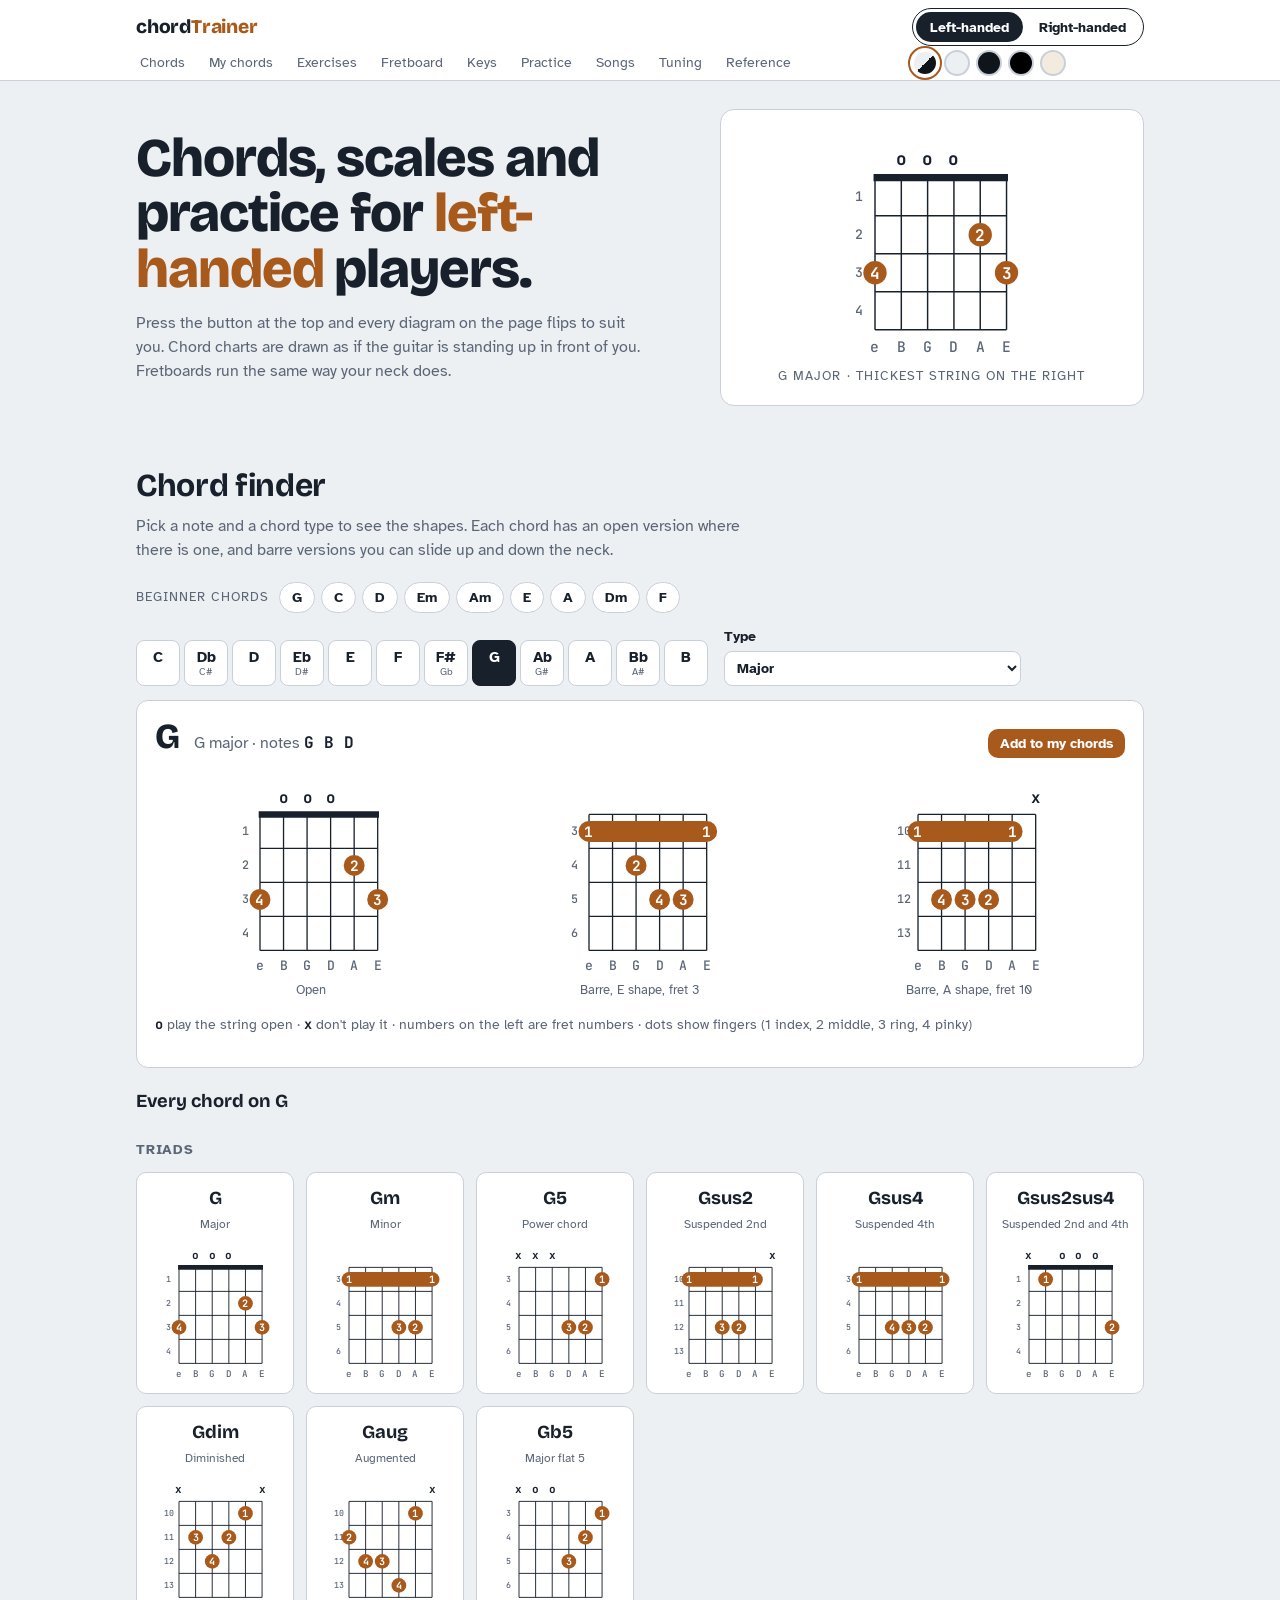
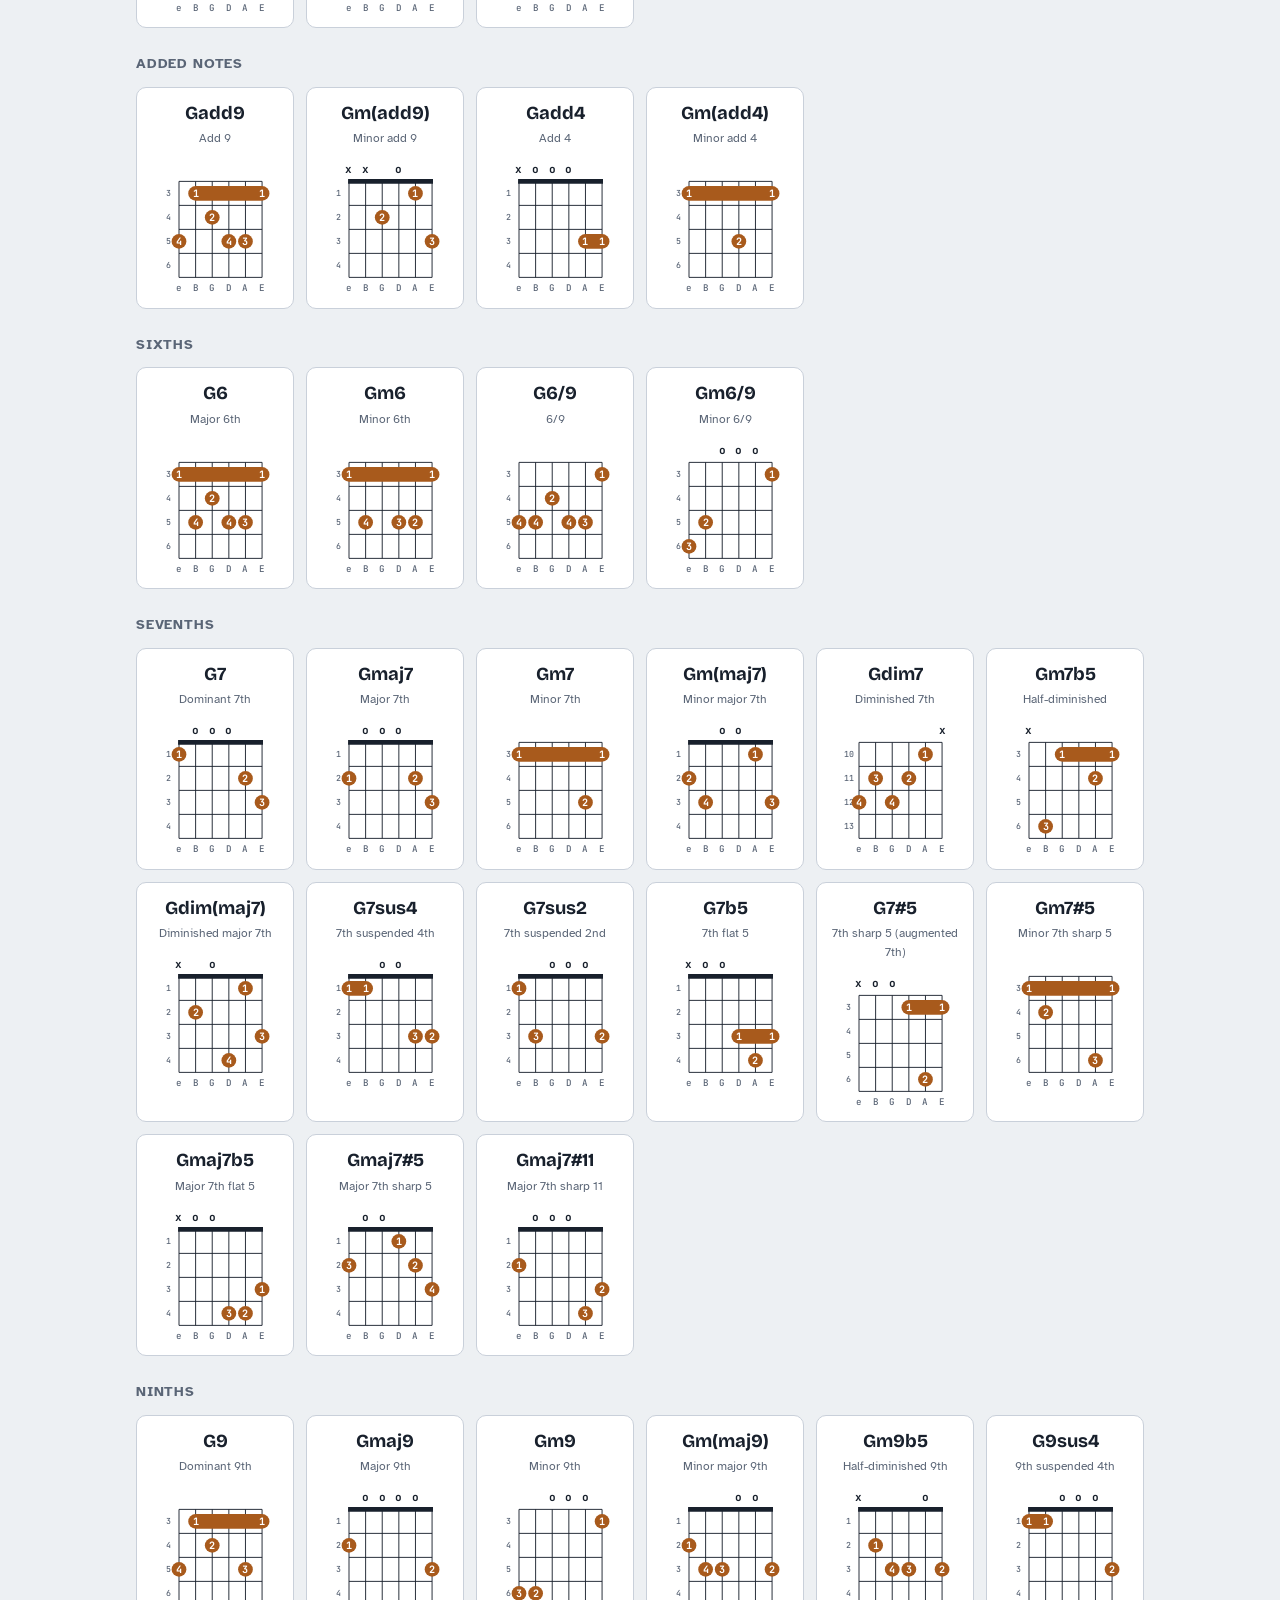
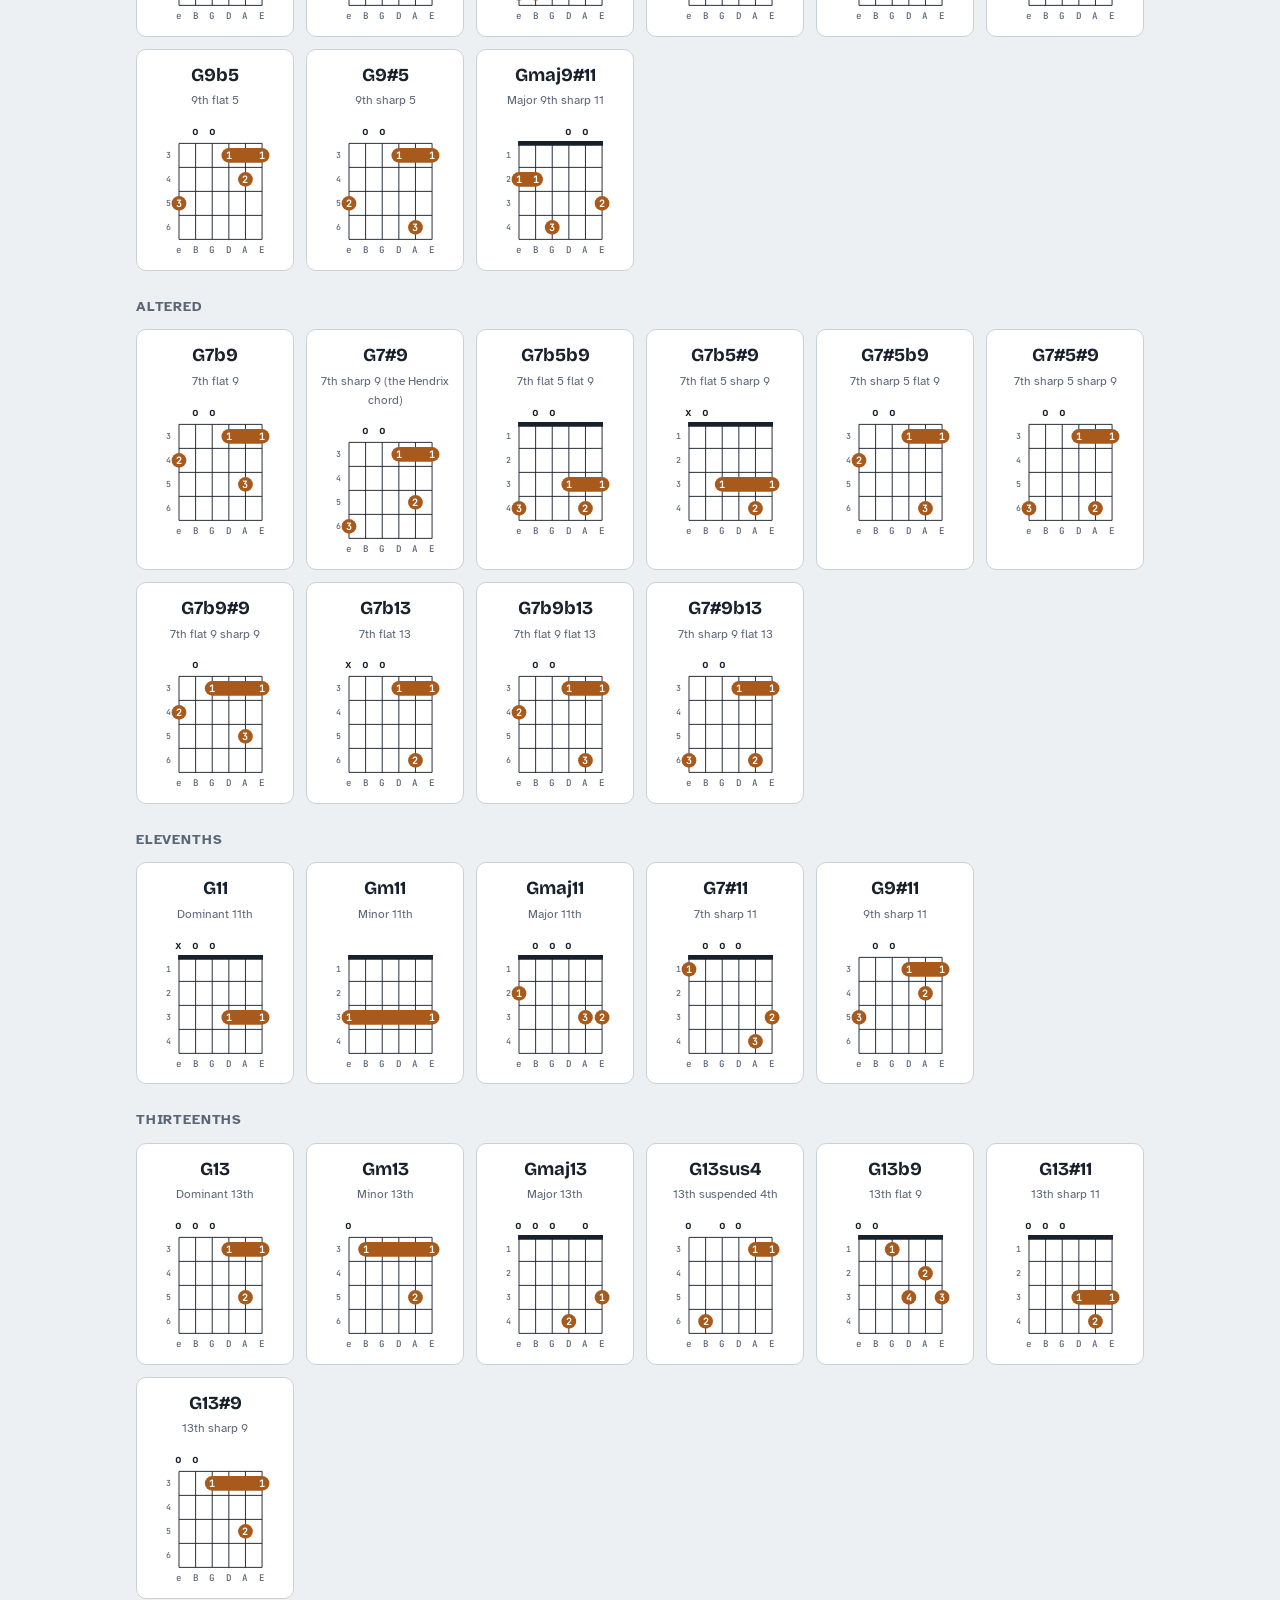
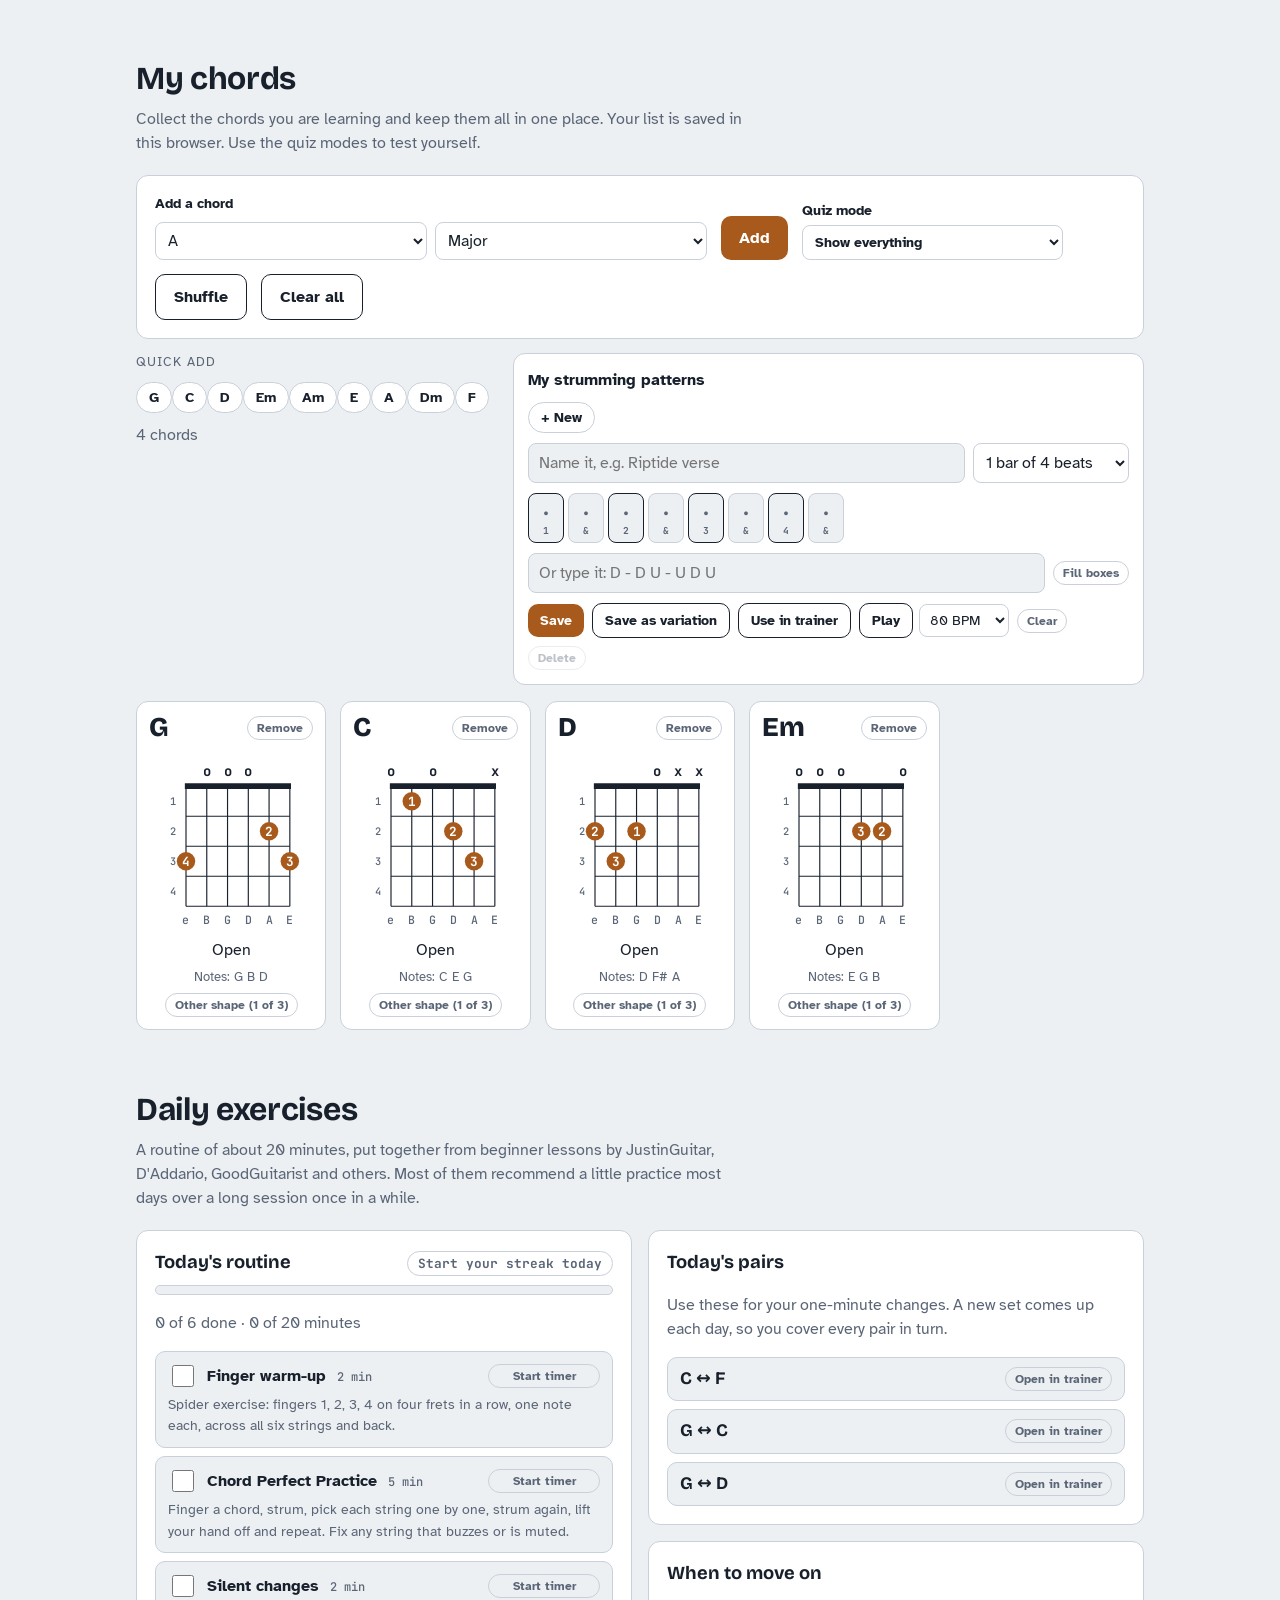
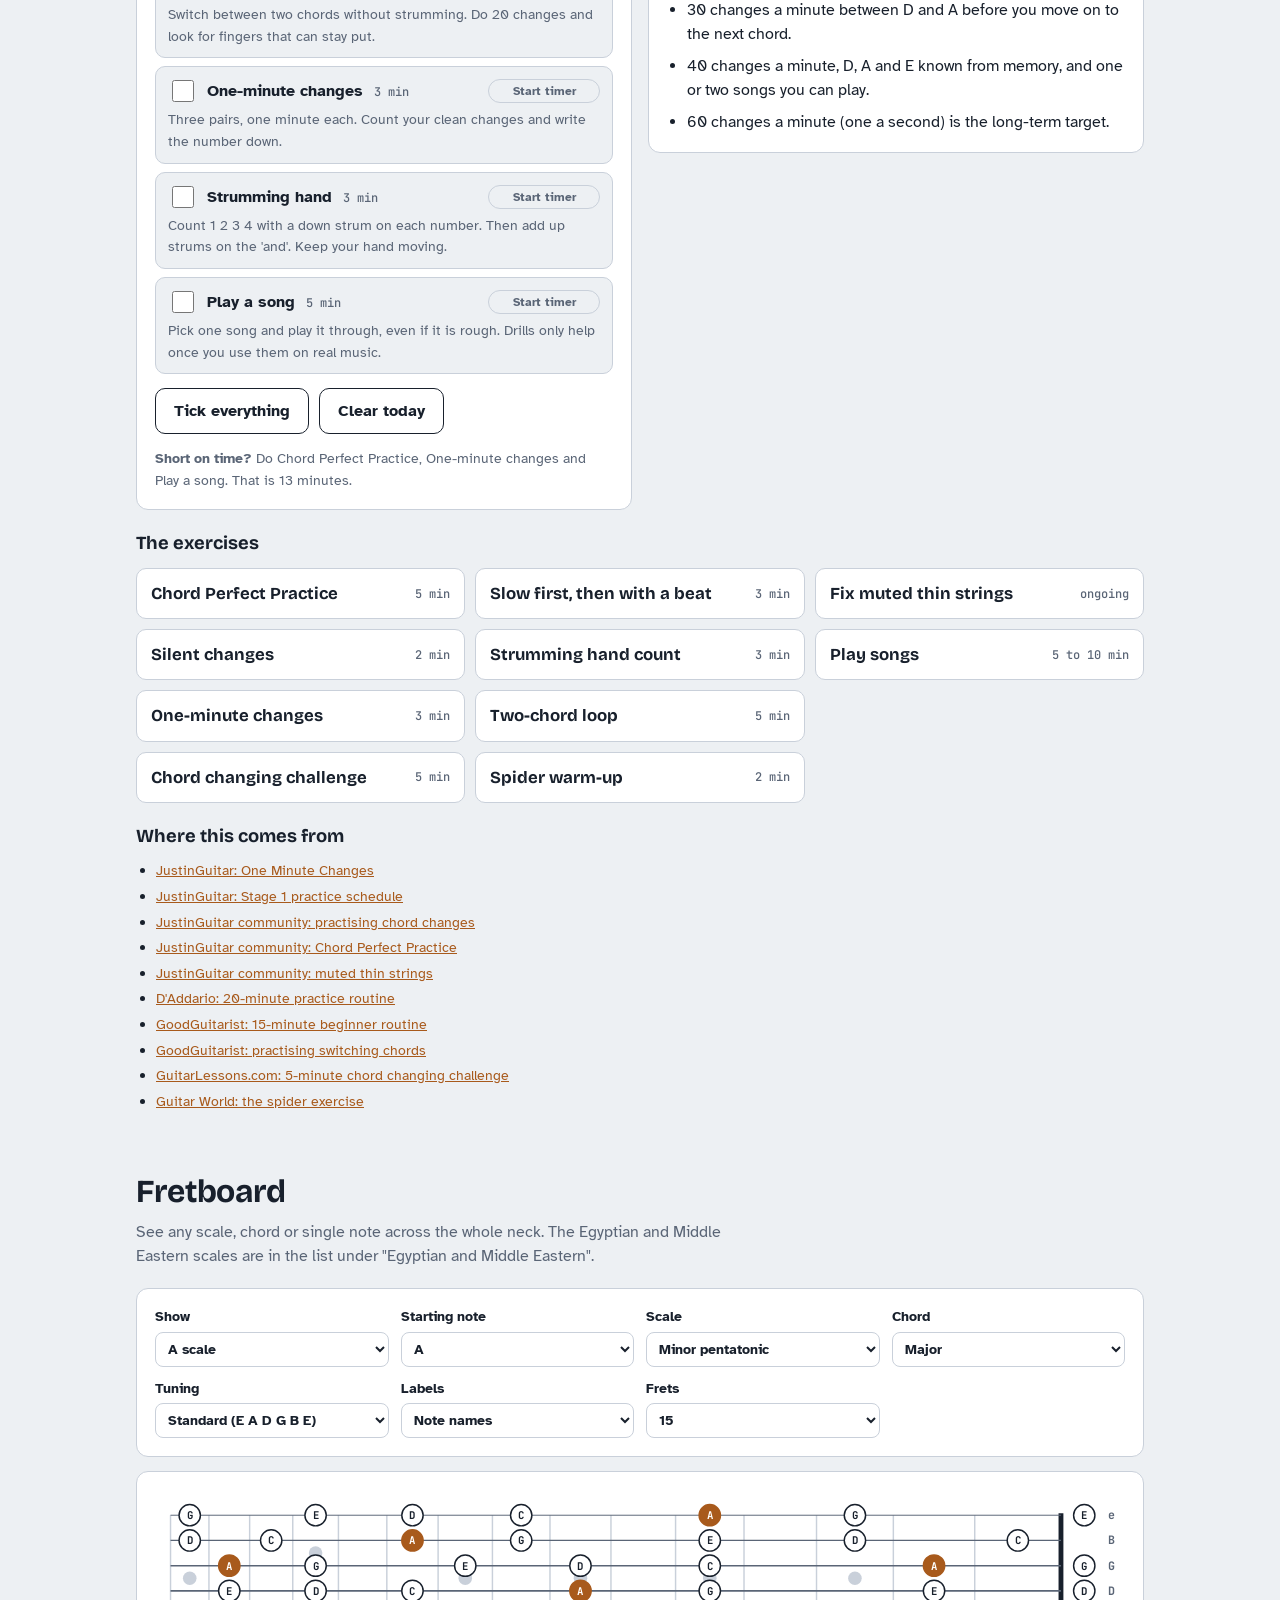
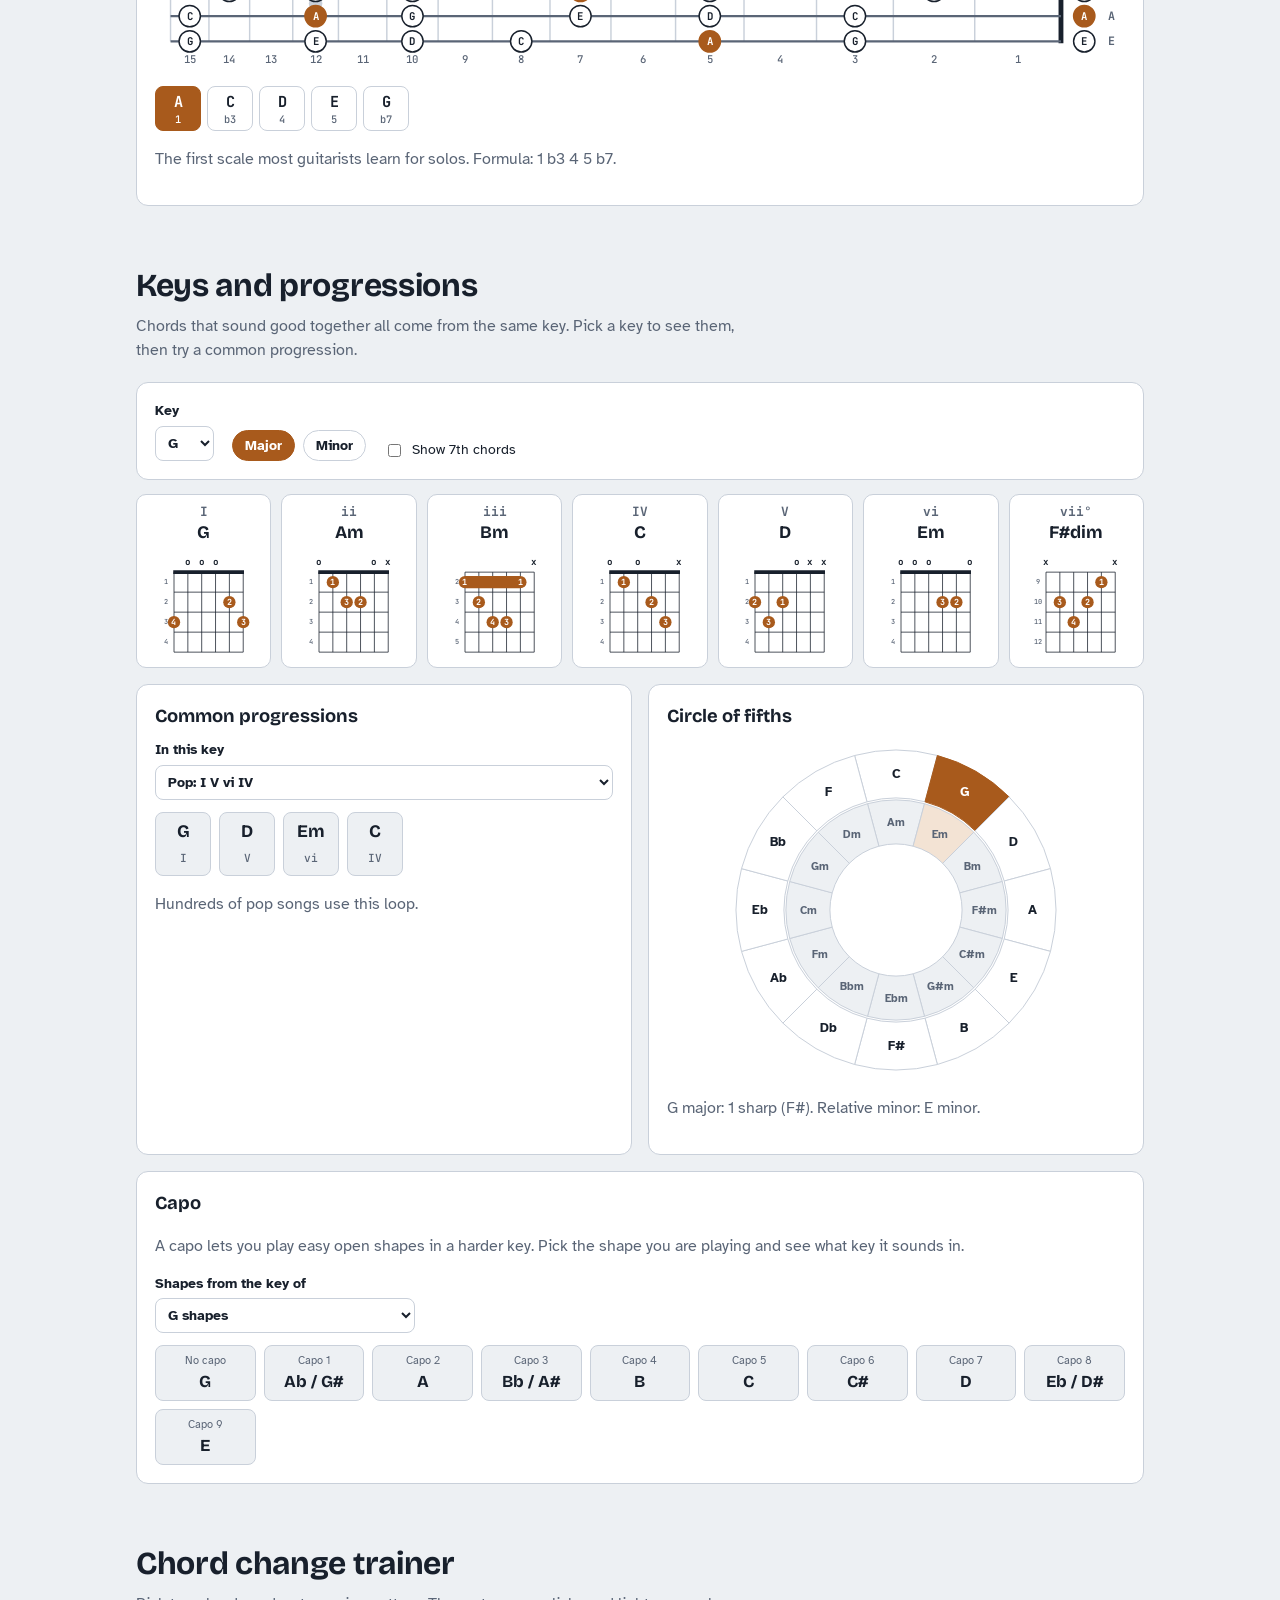
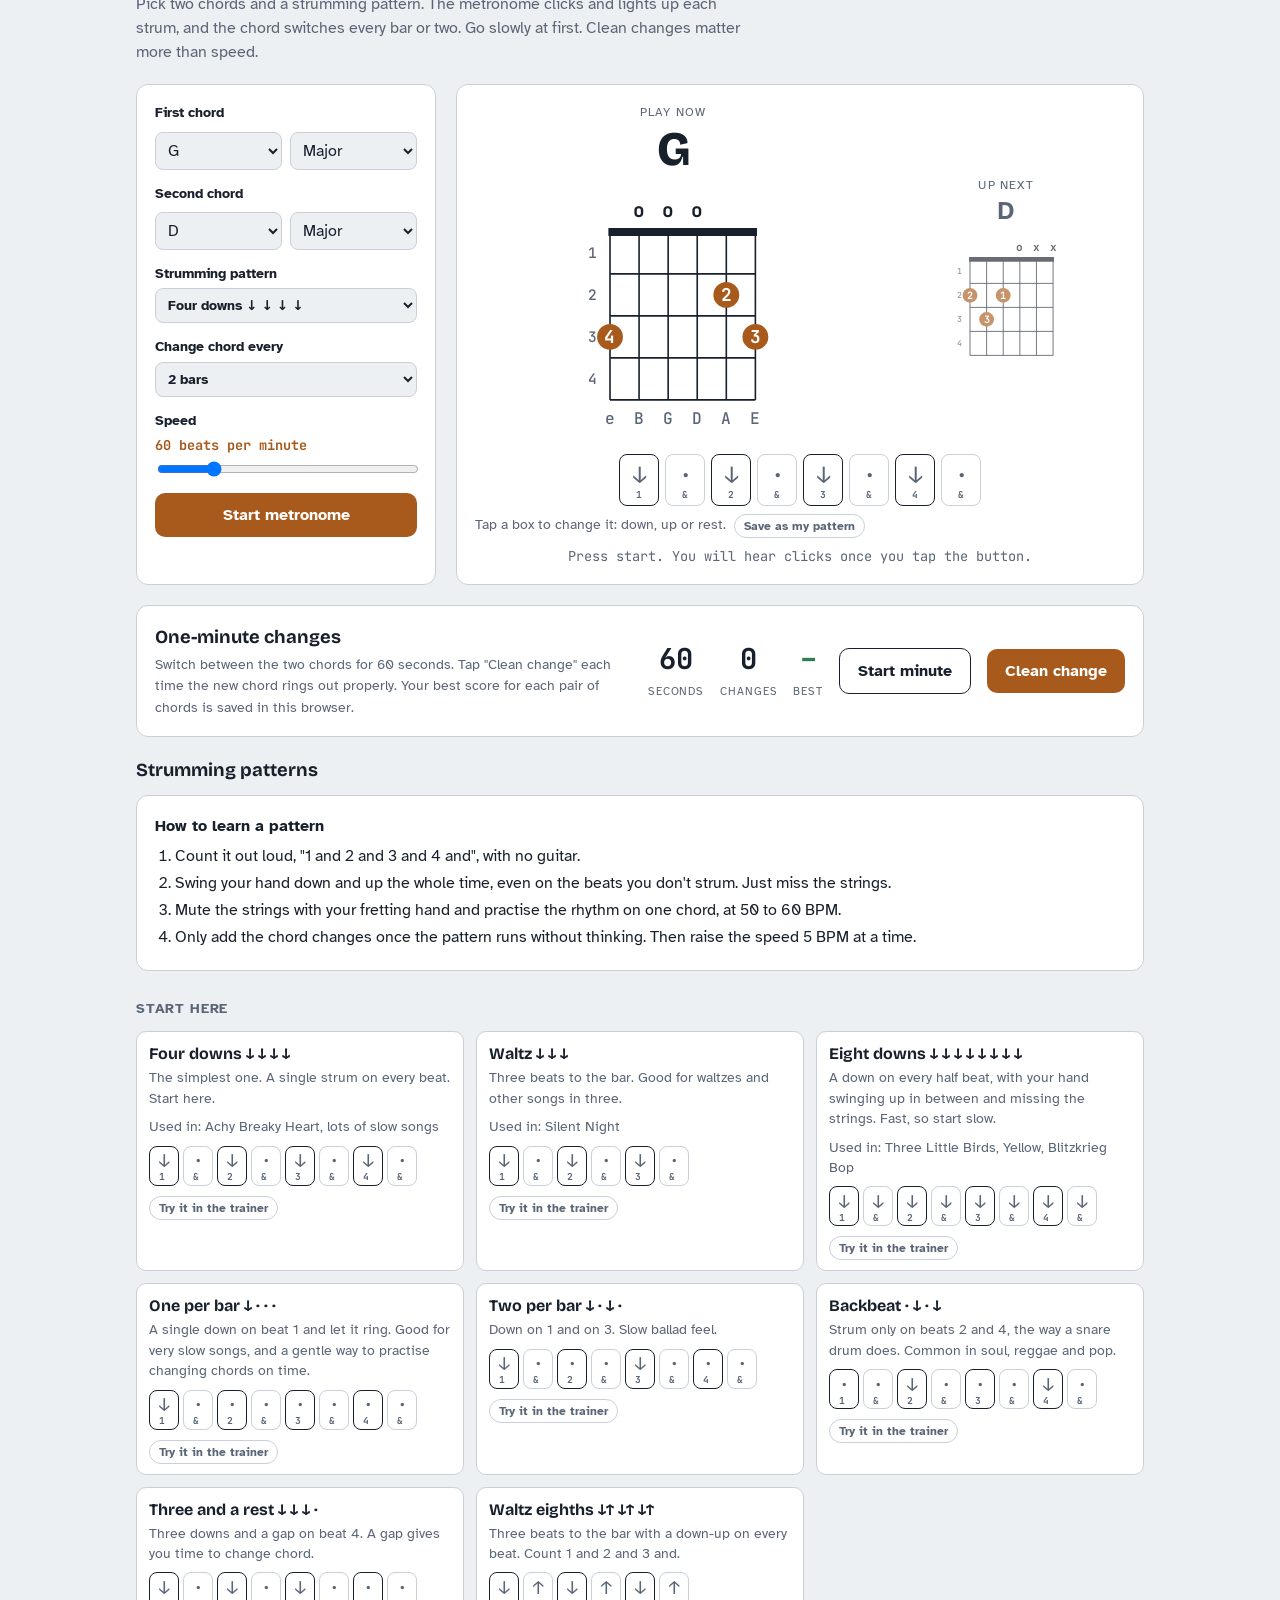
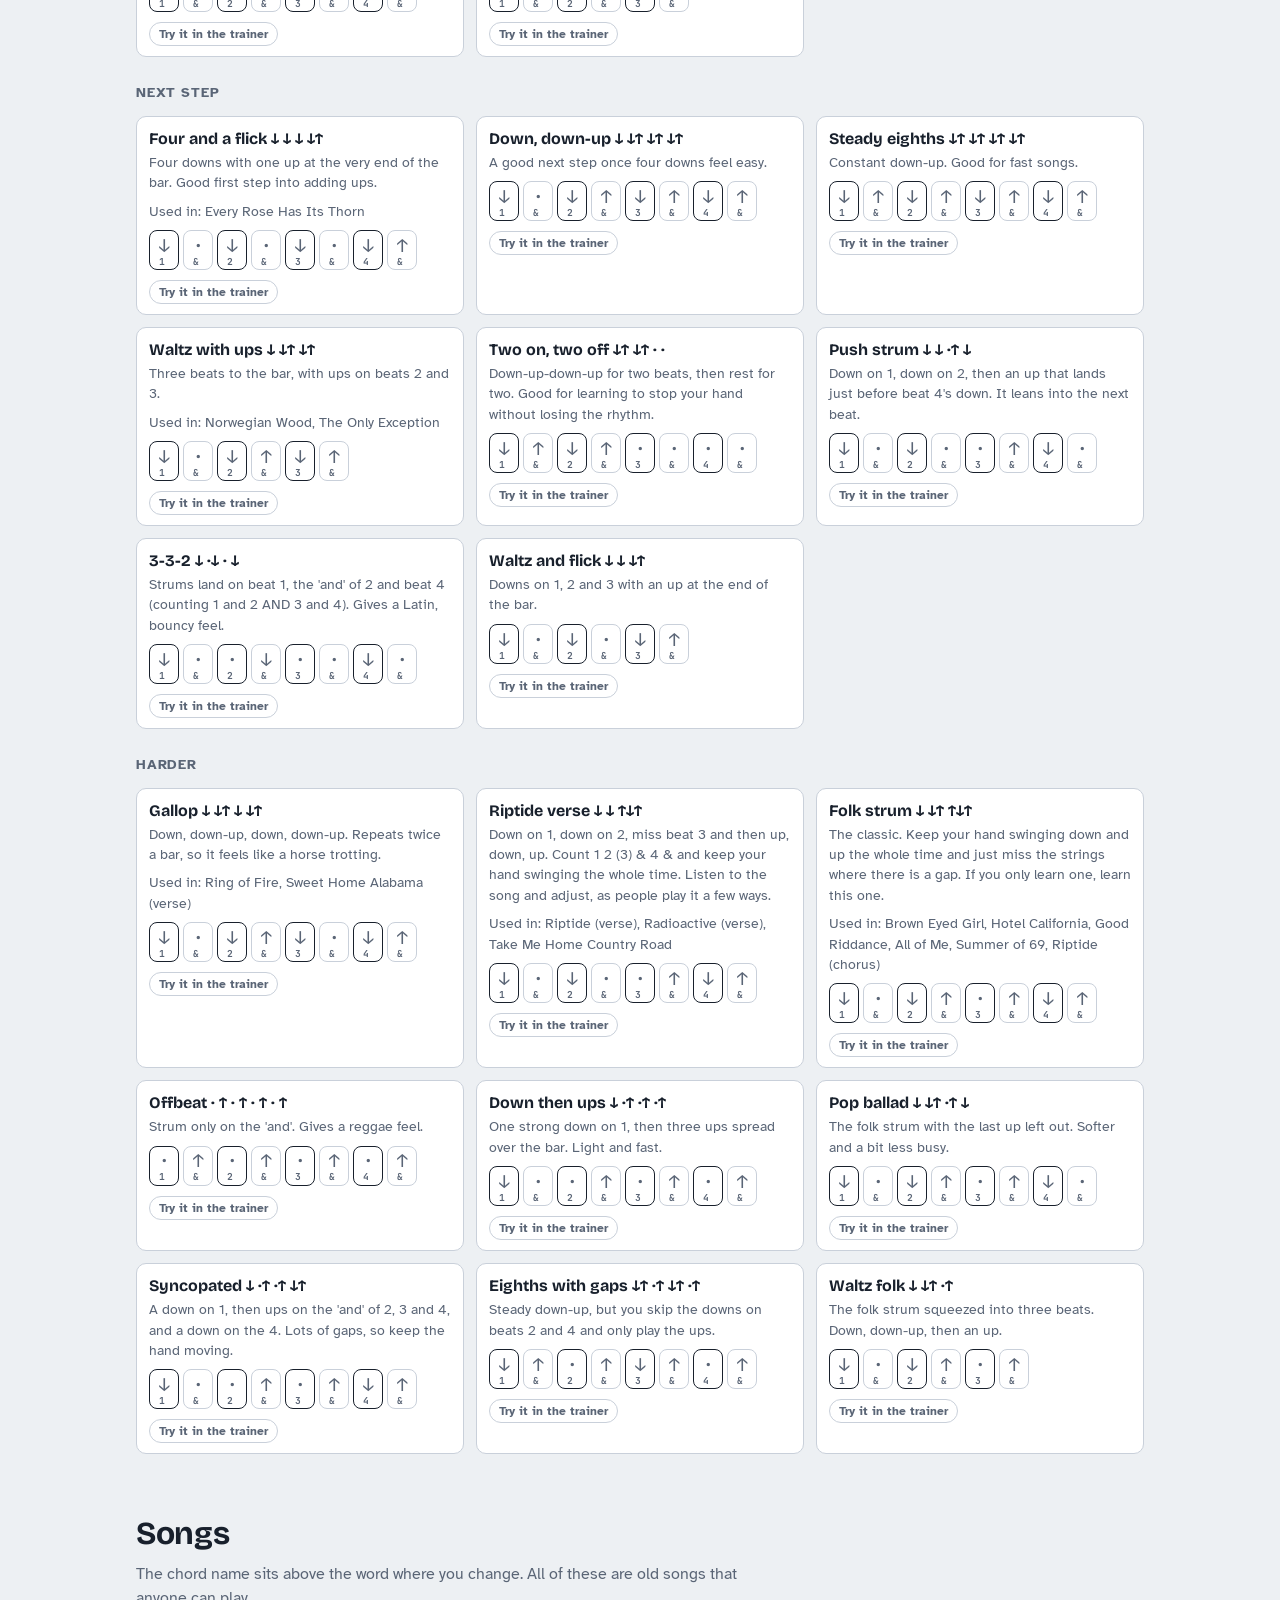
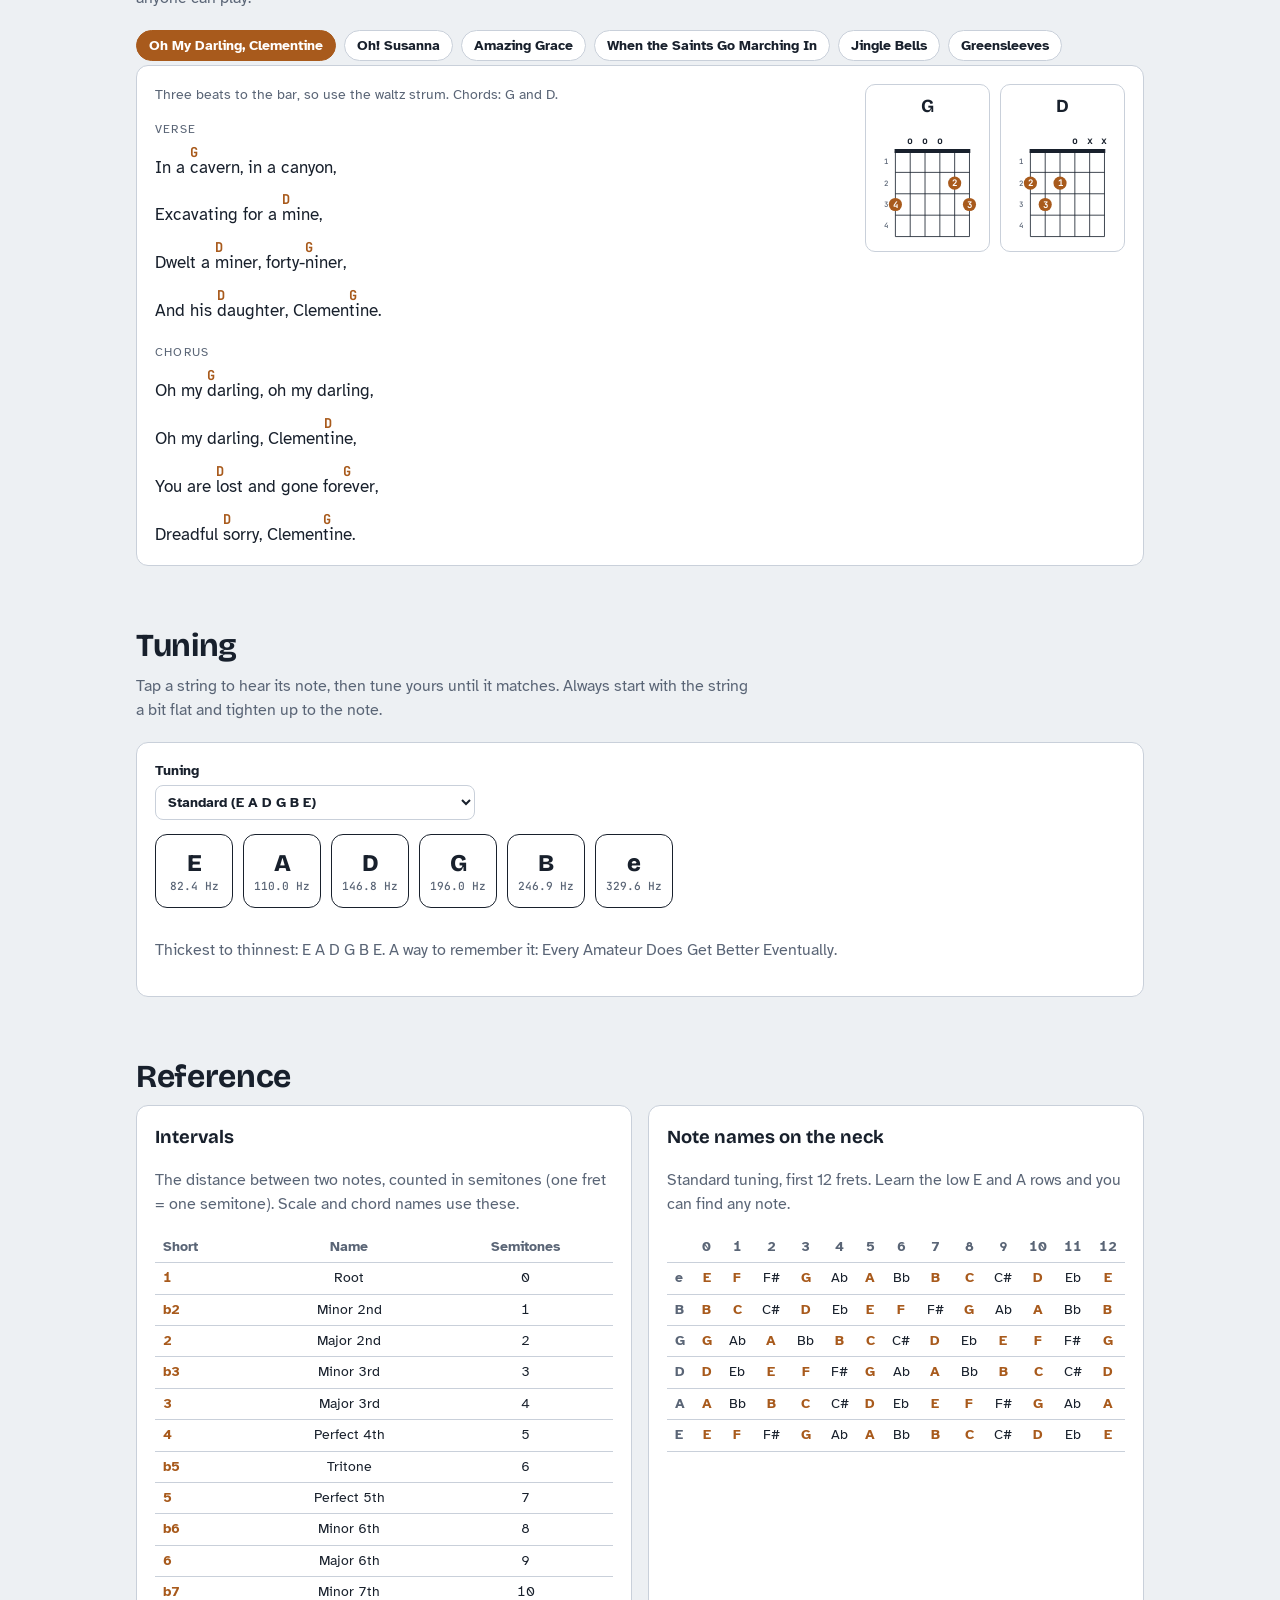
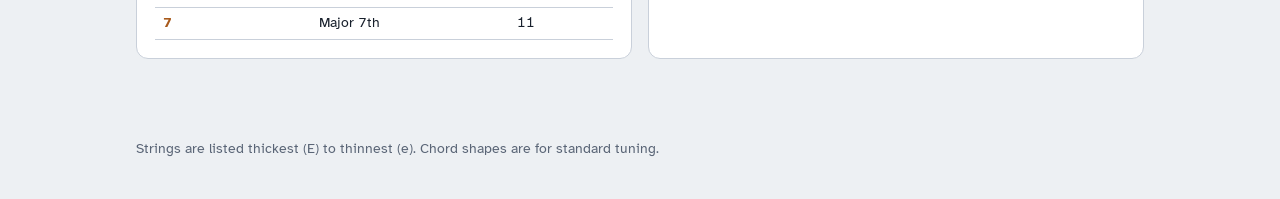
==== index.html @ faff8c6d "Add 14 more strumming patterns, sorted easy to hard Co-Authored-By: Claude Sonnet 5.5 <noreply@anthr" ====
<!doctype html>
<html lang="en">
<head>
<meta charset="utf-8">
<meta name="viewport" content="width=device-width, initial-scale=1, viewport-fit=cover">
<title>Chord Trainer</title>
<meta name="description" content="Guitar chords, scales and practice tools with a left-handed and right-handed switch.">
<link rel="preconnect" href="https://fonts.googleapis.com">
<link rel="preconnect" href="https://fonts.gstatic.com" crossorigin>
<link rel="stylesheet" href="https://fonts.googleapis.com/css2?family=Bricolage+Grotesque:opsz,wght@12..96,500;12..96,700;12..96,800&family=Atkinson+Hyperlegible:wght@400;700&family=JetBrains+Mono:wght@500;700&display=swap">
<style>
html { color-scheme: light; }

/* Layout: one column of stacked practice stations under a sticky bar that holds the hand switch */
:root {
  --bg: #EDF0F3;
  --surface: #FFFFFF;
  --ink: #18202C;
  --muted: #5A6576;
  --line: #C9D0DA;
  --accent: #A85A1C;      /* phosphor-bronze string colour */
  --accent-soft: #F3E3D4;
  --on-accent: #FFFFFF;
  --good: #2F7D4F;
  --display: "Bricolage Grotesque", "Segoe UI", system-ui, sans-serif;
  --body: "Atkinson Hyperlegible", "Segoe UI", system-ui, sans-serif;
  --mono: "JetBrains Mono", ui-monospace, Menlo, Consolas, monospace;
}
@media (prefers-color-scheme: dark) {
  :root:not([data-theme="light"]) {
    --bg: #10151C; --surface: #18202A; --ink: #E5EAF1; --muted: #93A0B2; --line: #2C3745;
    --accent: #E39552; --accent-soft: #3A2716; --on-accent: #1B1006; --good: #6CC593;
    color-scheme: dark;
  }
}
:root[data-theme="dark"] {
  --bg: #10151C; --surface: #18202A; --ink: #E5EAF1; --muted: #93A0B2; --line: #2C3745;
  --accent: #E39552; --accent-soft: #3A2716; --on-accent: #1B1006; --good: #6CC593;
  color-scheme: dark;
}
* { box-sizing: border-box; }
body { background: var(--bg); color: var(--ink); font-family: var(--body); font-size: 16px; line-height: 1.5; }
body::before { content: ""; position: fixed; inset: 0 0 auto; height: env(safe-area-inset-top, 0px); z-index: 10; background: var(--surface); }
.wrap { max-width: 1040px; margin: 0 auto; padding-left: max(16px, env(safe-area-inset-left, 0px)); padding-right: max(16px, env(safe-area-inset-right, 0px)); }

header.bar { position: sticky; top: env(safe-area-inset-top, 0px); z-index: 5; background: var(--surface); border-bottom: 1px solid var(--line); }
header.bar .wrap { display: flex; align-items: center; justify-content: space-between; gap: 12px; padding-block: 12px; flex-wrap: wrap; }
.brand { font-family: var(--display); font-weight: 800; font-size: 1.35rem; letter-spacing: -0.01em; }
.brand span { color: var(--accent); }
nav.jump { display: flex; gap: 4px; flex-wrap: wrap; }
nav.jump a { color: var(--muted); text-decoration: none; font-size: .9rem; padding: 4px 10px; border-radius: 6px; }
nav.jump a:hover { color: var(--ink); background: var(--bg); }

.hand { display: inline-flex; border: 1.5px solid var(--ink); border-radius: 999px; padding: 3px; gap: 2px; }
.hand button { font: 700 .9rem var(--body); border: 0; background: transparent; color: var(--ink); padding: 6px 14px; border-radius: 999px; cursor: pointer; }
.hand button[aria-pressed="true"] { background: var(--ink); color: var(--surface); }
button:focus-visible, select:focus-visible, input:focus-visible, a:focus-visible { outline: 2px solid var(--accent); outline-offset: 2px; }

main { padding-block: 28px 64px; display: grid; gap: 56px; }
section > h2 { font-family: var(--display); font-weight: 700; font-size: clamp(1.5rem, 3vw, 2rem); margin: 0 0 4px; text-wrap: balance; letter-spacing: -0.01em; }
section > p.lede { color: var(--muted); margin: 0 0 20px; max-width: 62ch; }

.intro { display: grid; grid-template-columns: minmax(0, 1.3fr) minmax(0, 1fr); gap: 32px; align-items: center; }
.intro h1 { font-family: var(--display); font-weight: 800; font-size: clamp(2rem, 5.5vw, 3.4rem); line-height: 1.02; margin: 0 0 14px; letter-spacing: -0.02em; text-wrap: balance; }
.intro h1 em { font-style: normal; color: var(--accent); }
.intro p { color: var(--muted); max-width: 52ch; margin: 0; }
.intro .hero-chord { background: var(--surface); border: 1px solid var(--line); border-radius: 14px; padding: 18px; display: flex; flex-direction: column; align-items: center; gap: 6px; }
.hero-chord .cap { font-size: .8rem; color: var(--muted); text-transform: uppercase; letter-spacing: .08em; }

/* Library */
.filters { display: flex; gap: 8px; flex-wrap: wrap; margin-bottom: 16px; }
.chip { font: 700 .85rem var(--body); border: 1px solid var(--line); background: var(--surface); color: var(--ink); padding: 6px 12px; border-radius: 999px; cursor: pointer; }
.chip[aria-pressed="true"] { background: var(--accent); color: var(--on-accent); border-color: var(--accent); }
.grid { display: grid; grid-template-columns: repeat(auto-fill, minmax(150px, 1fr)); gap: 12px; }
.card { background: var(--surface); border: 1px solid var(--line); border-radius: 10px; padding: 12px 10px 10px; display: flex; flex-direction: column; align-items: center; gap: 2px; }
.card h3 { font-family: var(--display); font-weight: 700; font-size: 1.15rem; margin: 0; }
.card .sub { font-size: .78rem; color: var(--muted); }
.card .tag { font-size: .7rem; text-transform: uppercase; letter-spacing: .08em; padding: 2px 8px; border-radius: 999px; margin-top: 4px; }
.tag.easy { background: var(--accent-soft); color: var(--accent); }
.tag.hard { border: 1px solid var(--line); color: var(--muted); }
.legend { color: var(--muted); font-size: .85rem; margin-top: 14px; }
.legend b { font-family: var(--mono); color: var(--ink); }

svg.chord { display: block; width: 100%; max-width: 150px; height: auto; }
svg.chord .grid-line { stroke: var(--ink); stroke-width: 1; }
svg.chord .nut { stroke: var(--ink); stroke-width: 5; }
svg.chord .dot { fill: var(--accent); }
svg.chord .bar { fill: var(--accent); }
svg.chord .fnum { fill: var(--on-accent); font: 700 11px var(--mono); }
svg.chord .mark { fill: var(--ink); font: 700 12px var(--mono); }
svg.chord .sname { fill: var(--muted); font: 500 10px var(--mono); }
svg.chord .fret-no { fill: var(--muted); font: 500 9px var(--mono); }

/* Trainer */
.trainer { display: grid; grid-template-columns: minmax(0, 300px) minmax(0, 1fr); gap: 20px; }
.panel { background: var(--surface); border: 1px solid var(--line); border-radius: 12px; padding: 18px; }
.controls { display: grid; gap: 14px; align-content: start; }
.controls label { display: grid; gap: 4px; font-size: .85rem; font-weight: 700; }
.controls select, .controls input[type=range] { font: inherit; width: 100%; }
.controls select { padding: 7px 8px; border: 1px solid var(--line); border-radius: 8px; background: var(--bg); color: var(--ink); }
.row2 { display: grid; grid-template-columns: 1fr 1fr; gap: 10px; }
.bpm { font-family: var(--mono); font-variant-numeric: tabular-nums; color: var(--accent); }
.btn { font: 700 1rem var(--body); border: 0; border-radius: 10px; padding: 12px 18px; cursor: pointer; background: var(--accent); color: var(--on-accent); }
.btn.ghost { background: transparent; border: 1.5px solid var(--ink); color: var(--ink); }
.stage { display: grid; grid-template-columns: minmax(0, 1fr) minmax(0, 0.6fr); gap: 16px; align-items: center; }
.now, .next { display: flex; flex-direction: column; align-items: center; gap: 4px; }
.now .lbl, .next .lbl { font-size: .75rem; text-transform: uppercase; letter-spacing: .1em; color: var(--muted); }
.now .name { font-family: var(--display); font-weight: 800; font-size: 3rem; line-height: 1; }
.next .name { font-family: var(--display); font-weight: 700; font-size: 1.6rem; line-height: 1; color: var(--muted); }
.now svg.chord { max-width: 210px; }
.next svg.chord { max-width: 120px; opacity: .65; }
.strum { display: flex; justify-content: center; gap: 6px; margin-top: 18px; flex-wrap: wrap; }
.slot { width: 40px; height: 52px; border-radius: 8px; border: 1px solid var(--line); display: grid; place-items: center; font: 700 1.4rem var(--mono); color: var(--muted); }
.slot.beat { border-color: var(--ink); }
.slot.on { background: var(--accent); color: var(--on-accent); border-color: var(--accent); }
.slot small { display: block; font-size: .6rem; line-height: 1; }
.count { text-align: center; font-family: var(--mono); color: var(--muted); font-size: .85rem; margin-top: 8px; font-variant-numeric: tabular-nums; }

.minute { margin-top: 20px; display: grid; grid-template-columns: minmax(0, 1fr) auto; gap: 16px; align-items: center; }
.minute h3 { margin: 0 0 2px; font-family: var(--display); font-size: 1.15rem; }
.minute p { margin: 0; color: var(--muted); font-size: .9rem; max-width: 52ch; }
.scoreboard { display: flex; gap: 16px; align-items: center; flex-wrap: wrap; justify-content: flex-end; }
.score { text-align: center; }
.score b { display: block; font: 700 1.8rem var(--mono); font-variant-numeric: tabular-nums; }
.score span { font-size: .7rem; text-transform: uppercase; letter-spacing: .08em; color: var(--muted); }
.score.best b { color: var(--good); }

/* Songs */
.songs { display: grid; gap: 20px; }
.song-tabs { display: flex; gap: 8px; flex-wrap: wrap; margin-bottom: 4px; }
.song { display: grid; grid-template-columns: minmax(0, 1fr) minmax(0, 260px); gap: 24px; }
.song .meta { color: var(--muted); font-size: .9rem; margin: 0 0 14px; }
.lyrics { font-size: 1.05rem; }
.lyrics .line { margin: 0; padding-top: 1.35em; position: relative; line-height: 1.5; }
.lyrics .gap { height: 14px; }
.lyrics .label { font-size: .75rem; text-transform: uppercase; letter-spacing: .1em; color: var(--muted); margin: 6px 0 -6px; }
.ch { position: relative; }
.ch b { position: absolute; bottom: 1.25em; left: 0; font: 700 .85rem var(--mono); color: var(--accent); white-space: nowrap; }
.used { display: grid; grid-template-columns: repeat(auto-fill, minmax(110px, 1fr)); gap: 10px; align-content: start; }
.used .card { padding: 8px; }

footer { color: var(--muted); font-size: .85rem; padding-block: 0 40px; }

@media (max-width: 760px) {
  .intro, .trainer, .song { grid-template-columns: minmax(0, 1fr); }
  nav.jump { display: none; }
  .minute { grid-template-columns: minmax(0, 1fr); }
  .scoreboard { justify-content: flex-start; }
}
@media (prefers-reduced-motion: reduce) { * { transition: none !important; } }

/* ---- additions ---- */
.muted { color: var(--muted); }
.sub-h { font-family: var(--display); font-weight: 700; font-size: 1.15rem; margin: 20px 0 10px; }
.panel .sub-h:first-child { margin-top: 0; }
.quick { display: flex; align-items: center; gap: 10px; flex-wrap: wrap; margin-bottom: 14px; }
.quick-label { font-size: .8rem; text-transform: uppercase; letter-spacing: .08em; color: var(--muted); }
#quick { display: flex; gap: 6px; flex-wrap: wrap; }
.pick { display: flex; gap: 16px; align-items: end; flex-wrap: wrap; margin-bottom: 14px; }
.roots { display: flex; gap: 4px; flex-wrap: wrap; }
.roots button { font: 700 .95rem var(--body); min-width: 44px; padding: 8px 6px; border: 1px solid var(--line); background: var(--surface); color: var(--ink); border-radius: 8px; cursor: pointer; line-height: 1.1; }
.roots button small { display: block; font-size: .65rem; color: var(--muted); font-weight: 400; }
.roots button[aria-pressed="true"] { background: var(--ink); color: var(--surface); border-color: var(--ink); }
.roots button[aria-pressed="true"] small { color: var(--surface); }
label.inline, .controls label, .fb-controls label, .keybar label, .tune label { display: grid; gap: 4px; font-size: .85rem; font-weight: 700; }
select { font: inherit; padding: 7px 8px; border: 1px solid var(--line); border-radius: 8px; background: var(--surface); color: var(--ink); min-width: 0; }
.result-head { display: flex; align-items: baseline; gap: 14px; flex-wrap: wrap; margin-bottom: 12px; }
.result-head h3 { font-family: var(--display); font-weight: 800; font-size: 2.2rem; margin: 0; line-height: 1; }
.res-sub { color: var(--muted); }
.res-sub b { color: var(--ink); font-family: var(--mono); font-weight: 700; }
.voicings { display: flex; gap: 20px; flex-wrap: wrap; }
.voicing { display: flex; flex-direction: column; align-items: center; gap: 2px; width: 170px; }
.voicing svg.chord { max-width: 170px; }
.voicing .vlabel { font-size: .8rem; color: var(--muted); text-align: center; }
.grid .card svg.chord { max-width: 120px; }
.grid .card .sub { text-align: center; }

.fb-controls { display: grid; grid-template-columns: repeat(auto-fit, minmax(190px, 1fr)); gap: 12px; margin-bottom: 14px; }
.fb-scroll { overflow-x: auto; }
#fb svg { display: block; width: 100%; min-width: 760px; height: auto; }
#fb .fstring { stroke: var(--muted); }
#fb .fret { stroke: var(--line); stroke-width: 1.5; }
#fb .nutl { stroke: var(--ink); stroke-width: 5; }
#fb .inlay { fill: var(--line); }
#fb .fnum { fill: var(--muted); font: 500 11px var(--mono); }
#fb .sname { fill: var(--muted); font: 700 12px var(--mono); }
#fb .nd { fill: var(--surface); stroke: var(--ink); stroke-width: 1.5; }
#fb .nd.root { fill: var(--accent); stroke: var(--accent); }
#fb .nl { fill: var(--ink); font: 700 11px var(--mono); }
#fb .nl.root { fill: var(--on-accent); }
.fb-info { margin-top: 12px; }
.notechips { display: flex; gap: 6px; flex-wrap: wrap; }
.nchip { display: inline-flex; flex-direction: column; align-items: center; min-width: 46px; padding: 4px 8px; border: 1px solid var(--line); border-radius: 8px; font: 700 .95rem var(--mono); }
.nchip small { font-size: .65rem; color: var(--muted); font-weight: 500; }
.nchip.root { background: var(--accent); border-color: var(--accent); color: var(--on-accent); }
.nchip.root small { color: var(--on-accent); }

.keybar { display: flex; gap: 18px; align-items: end; flex-wrap: wrap; margin-bottom: 14px; }
.keybar .filters { margin: 0; }
label.check { display: flex; gap: 8px; align-items: center; font-weight: 400; }
.keychords { display: grid; grid-template-columns: repeat(auto-fit, minmax(118px, 1fr)); gap: 10px; margin-bottom: 16px; }
.kc { background: var(--surface); border: 1px solid var(--line); border-radius: 10px; padding: 8px; display: flex; flex-direction: column; align-items: center; }
.kc .num { font: 700 .8rem var(--mono); color: var(--muted); }
.kc .cname { font-family: var(--display); font-weight: 700; font-size: 1.1rem; }
.kc svg.chord { max-width: 100px; }
.two { display: grid; grid-template-columns: minmax(0, 1fr) minmax(0, 1fr); gap: 16px; margin-bottom: 16px; }
.prog-out { display: flex; gap: 8px; flex-wrap: wrap; margin: 12px 0; }
.pc { border: 1px solid var(--line); border-radius: 8px; padding: 6px 10px; text-align: center; background: var(--bg); min-width: 56px; }
.pc b { display: block; font-family: var(--display); font-size: 1.1rem; }
.pc small { color: var(--muted); font: 500 .7rem var(--mono); }
#circle svg { display: block; width: 100%; max-width: 340px; margin: 0 auto; }
#circle .seg { fill: var(--surface); stroke: var(--line); cursor: pointer; }
#circle .seg.inner { fill: var(--bg); }
#circle .seg.on { fill: var(--accent); stroke: var(--accent); }
#circle .seg.rel { fill: var(--accent-soft); }
#circle text { font: 700 13px var(--body); fill: var(--ink); pointer-events: none; }
#circle text.in { font-size: 11px; fill: var(--muted); }
#circle .on + text, #circle .on + text.in { fill: var(--on-accent); }
.capo-table { display: grid; grid-template-columns: repeat(auto-fit, minmax(92px, 1fr)); gap: 8px; margin-top: 12px; }
.capo-table div { border: 1px solid var(--line); border-radius: 8px; padding: 6px 8px; text-align: center; background: var(--bg); }
.capo-table small { display: block; color: var(--muted); font-size: .7rem; }
.capo-table b { font-family: var(--display); font-size: 1.05rem; }

.pair { display: grid; grid-template-columns: auto 1fr 1fr; gap: 8px; align-items: center; }
.pair-label { font-size: .85rem; font-weight: 700; }
.patterns { display: grid; grid-template-columns: repeat(auto-fit, minmax(260px, 1fr)); gap: 12px; }
.pat { background: var(--surface); border: 1px solid var(--line); border-radius: 10px; padding: 10px 12px; }
.pat h4 { margin: 0 0 2px; font-family: var(--display); }
.pat p { margin: 0 0 8px; color: var(--muted); font-size: .85rem; }
.pat .strum { margin-top: 0; justify-content: flex-start; gap: 4px; }
.pat .slot { width: 30px; height: 40px; font-size: 1.1rem; }
.tune { display: grid; gap: 14px; }
.tune label { max-width: 320px; }
.tune-strings { display: flex; gap: 10px; flex-wrap: wrap; }
.tbtn { width: 78px; padding: 14px 6px; border: 1.5px solid var(--ink); border-radius: 12px; background: var(--surface); color: var(--ink); cursor: pointer; font: 800 1.5rem var(--display); display: grid; gap: 2px; justify-items: center; }
.tbtn small { font: 500 .7rem var(--mono); color: var(--muted); }
.tbtn.ring { background: var(--accent); border-color: var(--accent); color: var(--on-accent); }
.tbtn.ring small { color: var(--on-accent); }
.table-scroll { overflow-x: auto; }
table.tbl { border-collapse: collapse; font-size: .85rem; width: 100%; font-variant-numeric: tabular-nums; }
.tbl th, .tbl td { border-bottom: 1px solid var(--line); padding: 5px 8px; text-align: center; }
.tbl th { color: var(--muted); font-weight: 700; }
.tbl td:first-child, .tbl th:first-child { text-align: left; }
.tbl .hl { color: var(--accent); font-weight: 700; }
@media (max-width: 760px) {
  nav.jump { display: flex; order: 3; width: 100%; overflow-x: auto; flex-wrap: nowrap; }
  nav.jump a { white-space: nowrap; }
  .two { grid-template-columns: minmax(0, 1fr); }
  .pair { grid-template-columns: minmax(0, 1fr) minmax(0, 1fr); }
  .pair-label { grid-column: 1 / -1; }
}
button.card.cbtn { font: inherit; color: inherit; cursor: pointer; }
button.card.cbtn:hover { border-color: var(--accent); }
main { grid-template-columns: minmax(0, 1fr); }
main > section { min-width: 0; }
.panel, .keybar, .fb-controls { min-width: 0; }
.pair { grid-template-columns: minmax(0, 1fr) minmax(0, 1fr); }
.pair-label { grid-column: 1 / -1; }
.capo label.inline { max-width: 260px; }

/* my chords */
.btn.small { padding: 6px 12px; font-size: .85rem; margin-left: auto; }
.mine-bar { display: flex; gap: 14px; align-items: end; flex-wrap: wrap; margin-bottom: 14px; }
.mine-bar label { display: grid; gap: 4px; font-size: .85rem; font-weight: 700; }
.mine-bar .add-row { grid-template-columns: minmax(0, 1fr) minmax(0, 1fr); min-width: 280px; }
.mine-grid { display: grid; grid-template-columns: repeat(auto-fill, minmax(190px, 1fr)); gap: 14px; margin-top: 4px; }
.mc { background: var(--surface); border: 1px solid var(--line); border-radius: 12px; padding: 12px; display: flex; flex-direction: column; align-items: center; gap: 6px; min-width: 0; }
.mc-top { display: flex; justify-content: space-between; align-items: center; width: 100%; gap: 8px; }
.mc-name { font-family: var(--display); font-weight: 800; font-size: 1.7rem; line-height: 1; }
.mc svg.chord { max-width: 150px; }
.mc-notes { font-size: .8rem; color: var(--muted); text-align: center; }
.mini { font: 700 .75rem var(--body); padding: 4px 9px; border: 1px solid var(--line); background: transparent; color: var(--muted); border-radius: 999px; cursor: pointer; }
.mini:hover { color: var(--ink); border-color: var(--ink); }
.reveal { width: 100%; min-height: 150px; border: 1.5px dashed var(--line); border-radius: 10px; background: var(--bg); color: var(--muted); font: 700 .9rem var(--body); cursor: pointer; padding: 10px; }
.reveal.slim { min-height: 0; padding: 8px; }
.reveal:hover { border-color: var(--accent); color: var(--accent); }
.result-head .btn.small { margin-left: auto; }

/* ---- phones and tablets ---- */
button, .chip, select, .tbtn, .roots button { touch-action: manipulation; -webkit-tap-highlight-color: transparent; }
.fb-hint { display: none; margin: 0 0 8px; font-size: .85rem; }
.voicings { display: grid; grid-template-columns: repeat(auto-fit, minmax(150px, 1fr)); gap: 16px; justify-items: center; }
.voicing { width: 100%; }
@media (max-width: 900px) {
  header.bar .wrap { display: grid; grid-template-columns: minmax(0, 1fr) auto; grid-template-areas: "brand hand" "nav nav"; align-items: center; row-gap: 2px; padding-block: 8px 2px; }
  header.bar .brand { grid-area: brand; font-size: 1.2rem; }
  header.bar .hand { grid-area: hand; }
  header.bar nav.jump { grid-area: nav; display: flex; flex-wrap: nowrap; overflow-x: auto; width: auto; order: 0; margin-inline: -6px; scrollbar-width: none; }
  header.bar nav.jump::-webkit-scrollbar { display: none; }
  nav.jump a { white-space: nowrap; padding: 10px 12px; }
  .hand button { padding: 6px 12px; font-size: .85rem; }
  main { gap: 44px; padding-block: 20px 48px; }
}
@media (max-width: 760px) {
  .fb-hint { display: block; }
  .intro h1 { font-size: clamp(1.9rem, 9vw, 2.4rem); }
  .hero-chord { padding: 12px; }
  .result-head .btn.small { margin-left: 0; }
  .keychords { grid-template-columns: repeat(2, minmax(0, 1fr)); }
  .grid { grid-template-columns: repeat(2, minmax(0, 1fr)); }
  .grid .card svg.chord { max-width: 130px; }
  .minute .btn { flex: 1 1 140px; }
  .mine-bar { align-items: stretch; }
  .mine-bar label, .mine-bar .add-row { min-width: 0; width: 100%; }
  .mine-bar .btn { flex: 1 1 120px; }
}
@media (max-width: 520px) {
  .mine-grid { grid-template-columns: repeat(2, minmax(0, 1fr)); gap: 10px; }
  .mc { padding: 10px 8px; }
  .mc-name { font-size: 1.35rem; }
  .mc svg.chord { max-width: 120px; }
  .mc-top .mini { padding: 4px 8px; }
  .stage { grid-template-columns: minmax(0, 1fr); gap: 20px; }
  .next svg.chord { max-width: 100px; }
  .strum { gap: 4px; }
  .slot { width: 33px; height: 46px; }
  .panel { padding: 14px; }
  .scoreboard { width: 100%; justify-content: space-between; }
  .tbtn { width: calc((100% - 20px) / 3); }
  .capo-table { grid-template-columns: repeat(3, minmax(0, 1fr)); }
}
@media (pointer: coarse) {
  .chip, .roots button, nav.jump a, .hand button, select, .btn, .mini, .reveal.slim { min-height: 44px; }
  .roots button { min-width: 48px; }
  select, input { font-size: 16px; }
  input[type=range] { height: 32px; }
  label.check input { width: 22px; height: 22px; }
  .mini { padding-inline: 12px; }
}
@media (max-height: 500px) { header.bar { position: static; } body::before { display: none; } }
header.bar .brand { white-space: nowrap; }
@media (max-width: 520px) { .hh { display: none; } .hand button { padding-inline: 14px; } }

/* ---- colour themes (chosen with the swatches in the header) ---- */
:root[data-skin="light"] { --bg: #EDF0F3; --surface: #FFFFFF; --ink: #18202C; --muted: #5A6576; --line: #C9D0DA; --accent: #A85A1C; --accent-soft: #F3E3D4; --on-accent: #FFFFFF; --good: #2F7D4F; color-scheme: light; }
:root[data-skin="blue"] { --bg: #10151C; --surface: #18202A; --ink: #E5EAF1; --muted: #93A0B2; --line: #2C3745; --accent: #E39552; --accent-soft: #3A2716; --on-accent: #1B1006; --good: #6CC593; color-scheme: dark; }
:root[data-skin="black"] { --bg: #000000; --surface: #0E0E0E; --ink: #F2F2F2; --muted: #9B9B9B; --line: #2B2B2B; --accent: #F0A25E; --accent-soft: #2B1B0C; --on-accent: #1B1006; --good: #6CC593; color-scheme: dark; }
:root[data-skin="sand"] { --bg: #F1E9DA; --surface: #FBF7EF; --ink: #2A2118; --muted: #6B5E4C; --line: #D8CBB5; --accent: #9C4513; --accent-soft: #EBD6BE; --on-accent: #FFFFFF; --good: #3B7A4E; color-scheme: light; }
.skins { display: flex; gap: 6px; align-items: center; }
.skin { width: 26px; height: 26px; border-radius: 50%; border: 2px solid var(--line); padding: 0; cursor: pointer; flex: none; }
.skin[aria-pressed="true"] { outline: 2px solid var(--accent); outline-offset: 2px; border-color: var(--surface); }
@media all {
  header.bar .wrap { display: grid; grid-template-columns: minmax(0, 1fr) auto; grid-template-areas: "brand hand" "nav skins"; align-items: center; row-gap: 2px; padding-block: 8px 2px; }
  header.bar .brand { grid-area: brand; font-size: 1.2rem; }
  header.bar .hand { grid-area: hand; }
  header.bar .skins { grid-area: skins; padding-right: 2px; }
  header.bar nav.jump { grid-area: nav; display: flex; flex-wrap: nowrap; overflow-x: auto; width: auto; min-width: 0; order: 0; margin-inline: -6px; scrollbar-width: none; }
}
@media (pointer: coarse) { .skin { width: 30px; height: 30px; } .skins { gap: 8px; } }

/* theme picker: swatches on wide screens, a compact menu on phones and tablets */
.skin-select { display: none; font: 700 .85rem var(--body); padding: 6px 10px; border: 1.5px solid var(--ink); border-radius: 999px; background: var(--surface); color: var(--ink); min-height: 36px; }
@media (max-width: 900px) {
  header.bar .wrap { grid-template-columns: minmax(0, 1fr) auto auto; grid-template-areas: "brand hand skinsel" "nav nav nav"; column-gap: 8px; }
  header.bar .skins { display: none; }
  header.bar .skin-select { display: block; grid-area: skinsel; }
  header.bar nav.jump { -webkit-mask-image: linear-gradient(to right, #000 88%, transparent); mask-image: linear-gradient(to right, #000 88%, transparent); padding-right: 24px; }
}
@media (pointer: coarse) { .skin-select { min-height: 44px; } }
@media (max-width: 360px) { header.bar .brand { font-size: 1.05rem; } .hand button { padding-inline: 10px; } }
@media (max-width: 360px) {
  header.bar .brand { font-size: .95rem; }
  header.bar .wrap { column-gap: 6px; }
  .hand button { padding-inline: 8px; font-size: .8rem; }
  .skin-select { padding-inline: 8px; font-size: .8rem; }
}

/* daily exercises */
.sr-only { position: absolute; width: 1px; height: 1px; overflow: hidden; clip: rect(0 0 0 0); white-space: nowrap; }
.ex-top { align-items: start; }
.ex-side { display: grid; gap: 16px; min-width: 0; }
.ex-head { display: flex; justify-content: space-between; align-items: baseline; gap: 10px; flex-wrap: wrap; }
.ex-head .sub-h { margin: 0 0 8px; }
.streak { font: 700 .8rem var(--mono); color: var(--muted); border: 1px solid var(--line); border-radius: 999px; padding: 3px 10px; }
.streak.on { color: var(--on-accent); background: var(--accent); border-color: var(--accent); }
.bar-track { height: 10px; border-radius: 999px; background: var(--bg); border: 1px solid var(--line); overflow: hidden; }
.bar-fill { height: 100%; width: 0; background: var(--accent); transition: width .25s; }
.ex-list { list-style: none; margin: 12px 0 0; padding: 0; display: grid; gap: 8px; }
.ex-row { display: grid; grid-template-columns: minmax(0, 1fr) auto; gap: 4px 12px; align-items: center; padding: 10px 12px; border: 1px solid var(--line); border-radius: 10px; background: var(--bg); }
.ex-row.done { opacity: .6; }
.ex-row.done .ex-title { text-decoration: line-through; }
.ex-check { display: flex; gap: 10px; align-items: center; cursor: pointer; font-weight: 700; min-width: 0; }
.ex-check input { width: 22px; height: 22px; accent-color: var(--accent); flex: none; }
.ex-title small { color: var(--muted); font: 500 .75rem var(--mono); margin-left: 6px; }
.ex-what { grid-column: 1 / -1; color: var(--muted); font-size: .9rem; }
.ex-row .mini { grid-row: 1; grid-column: 2; white-space: nowrap; min-width: 112px; }
.ex-actions { display: flex; gap: 10px; flex-wrap: wrap; margin-top: 14px; }
.ex-short { margin: 14px 0 0; font-size: .9rem; }
.ex-pairs { display: grid; gap: 8px; }
.ex-pair { display: flex; justify-content: space-between; align-items: center; gap: 10px; flex-wrap: wrap; border: 1px solid var(--line); border-radius: 10px; padding: 8px 12px; background: var(--bg); }
.ex-pair b { font-family: var(--display); font-size: 1.1rem; }
.ms { margin: 0; padding-left: 20px; display: grid; gap: 8px; }
.exd-grid { display: grid; grid-template-columns: repeat(auto-fill, minmax(300px, 1fr)); gap: 10px; align-items: start; }
.exd { background: var(--surface); border: 1px solid var(--line); border-radius: 10px; min-width: 0; }
.exd summary { cursor: pointer; padding: 12px 14px; display: flex; justify-content: space-between; align-items: center; gap: 10px; list-style-position: inside; }
.exd summary:focus-visible { outline: 2px solid var(--accent); outline-offset: 2px; border-radius: 10px; }
.exd-name { font-family: var(--display); font-weight: 700; font-size: 1.05rem; }
.exd-meta { color: var(--muted); font: 500 .75rem var(--mono); white-space: nowrap; }
.exd-body { padding: 0 14px 14px; }
.exd-body p { margin: 0 0 10px; }
.exd-body ol { margin: 0 0 12px; padding-left: 22px; display: grid; gap: 6px; }
.exd-body .src { font-size: .8rem; margin: 0; }
.exd-body a, .srcs a { color: var(--accent); }
.srcs { margin: 0; padding-left: 20px; display: grid; gap: 4px; font-size: .9rem; }
@media (max-width: 520px) { .exd-grid { grid-template-columns: minmax(0, 1fr); } .ex-row .mini { min-width: 0; } }
.exd-grid { display: block; column-width: 300px; column-gap: 10px; }
.exd { break-inside: avoid; margin-bottom: 10px; }

/* my strumming patterns */
.mine-row { display: grid; grid-template-columns: minmax(0, .8fr) minmax(0, 1.4fr); gap: 16px; align-items: start; margin-bottom: 16px; }
.mine-row .quick { margin-bottom: 0; }
.strum-box { padding: 14px; display: grid; gap: 10px; }
.sb-head { display: flex; justify-content: space-between; align-items: baseline; gap: 10px; flex-wrap: wrap; }
.sb-saved { display: flex; gap: 6px; flex-wrap: wrap; }
.sb-edit { display: grid; grid-template-columns: minmax(0, 1fr) auto; gap: 8px; }
.strum-box input[type=text] { font: inherit; padding: 7px 10px; border: 1px solid var(--line); border-radius: 8px; background: var(--bg); color: var(--ink); min-width: 0; width: 100%; }
.sb-slots { display: flex; flex-wrap: wrap; gap: 4px; }
.sb-slot { width: 36px; height: 50px; border-radius: 8px; border: 1px solid var(--line); background: var(--bg); color: var(--muted); cursor: pointer; display: grid; place-items: center; align-content: center; font: 700 1.25rem var(--mono); padding: 0; }
.sb-slot small { display: block; font-size: .6rem; line-height: 1; }
.sb-slot.beat { border-color: var(--ink); }
.sb-slot.set { color: var(--ink); background: var(--surface); }
.sb-slot.on { background: var(--accent); border-color: var(--accent); color: var(--on-accent); }
.sb-fill { display: grid; grid-template-columns: minmax(0, 1fr) auto; gap: 8px; align-items: center; }
.sb-actions { display: flex; gap: 8px; flex-wrap: wrap; align-items: center; }
.sb-actions .btn.small { margin-left: 0; padding: 8px 12px; }
.sb-play { display: inline-flex; gap: 6px; align-items: center; }
.sb-play select { padding: 6px 6px; font-size: .85rem; }
.mini:disabled { opacity: .4; cursor: default; }
@media (max-width: 760px) { .mine-row { grid-template-columns: minmax(0, 1fr); } }
@media (pointer: coarse) { .sb-slot { width: 38px; height: 54px; } }

.slot.tap { background: transparent; cursor: pointer; padding: 0; }
.strum-tools { display: flex; gap: 8px; align-items: center; flex-wrap: wrap; margin-top: 8px; font-size: .85rem; }

.lib-group { grid-column: 1 / -1; margin: 14px 0 0; font-size: .85rem; letter-spacing: .06em; text-transform: uppercase; color: var(--muted); }
.pat .songs { font-size: .85rem; color: var(--muted); margin: 4px 0 8px; }
.pat .try { margin-top: 10px; }
#patterns .lib-group { grid-column: 1 / -1; }
.tips { margin-bottom: 14px; } .tips ol { margin: 6px 0 0; padding-left: 20px; } .tips li { margin: 3px 0; }

body { margin: 0; }
</style>
</head>
<body>
<script>try{var s=localStorage.getItem("ct-skin");if(s)document.documentElement.dataset.skin=s;}catch(e){}</script>
<header class="bar">
  <div class="wrap">
    <div class="brand">chord<span>Trainer</span></div>
    <nav class="jump" aria-label="Sections">
      <a href="#chords">Chords</a><a href="#mine">My chords</a><a href="#exercises">Exercises</a><a href="#fretboard">Fretboard</a><a href="#keys">Keys</a><a href="#practice">Practice</a><a href="#songs">Songs</a><a href="#tuning">Tuning</a><a href="#reference">Reference</a>
    </nav>
    <div class="hand" role="group" aria-label="Which hand do you play with">
      <button id="hand-left" type="button" data-hand="left">Left<span class="hh">-handed</span></button>
      <button id="hand-right" type="button" data-hand="right">Right<span class="hh">-handed</span></button>
    </div>
    <div class="skins" role="group" aria-label="Colour theme">
      <button type="button" class="skin" id="skin-auto" data-skin="auto" aria-label="Theme: match my device" title="Match my device" style="background:linear-gradient(135deg,#EDF0F3 50%,#10151C 50%)"></button>
      <button type="button" class="skin" id="skin-light" data-skin="light" aria-label="Theme: light" title="Light" style="background:#EDF0F3"></button>
      <button type="button" class="skin" id="skin-blue" data-skin="blue" aria-label="Theme: blue" title="Blue" style="background:#10151C"></button>
      <button type="button" class="skin" id="skin-black" data-skin="black" aria-label="Theme: black" title="Black" style="background:#000000"></button>
      <button type="button" class="skin" id="skin-sand" data-skin="sand" aria-label="Theme: sand" title="Sand" style="background:#F3EBDD"></button>
    </div>
    <select id="skin-select" class="skin-select" aria-label="Colour theme">
      <option value="auto">Auto</option><option value="light">Light</option><option value="blue">Blue</option><option value="black">Black</option><option value="sand">Sand</option>
    </select>
  </div>
</header>

<div class="wrap">
<main>
  <section class="intro" aria-labelledby="intro-h">
    <div>
      <h1 id="intro-h">Chords, scales and practice for <em id="hand-word">left-handed</em> players.</h1>
      <p>Press the button at the top and every diagram on the page flips to suit you. Chord charts are drawn as if the guitar is standing up in front of you. Fretboards run the same way your neck does.</p>
    </div>
    <div class="hero-chord" aria-live="polite">
      <div id="hero-svg"></div>
      <div class="cap">G major · <span id="hero-cap"></span></div>
    </div>
  </section>

  <section id="chords" aria-labelledby="chords-h">
    <h2 id="chords-h">Chord finder</h2>
    <p class="lede">Pick a note and a chord type to see the shapes. Each chord has an open version where there is one, and barre versions you can slide up and down the neck.</p>
    <div class="quick" role="group" aria-label="Beginner chords">
      <span class="quick-label">Beginner chords</span>
      <div id="quick"></div>
    </div>
    <div class="pick">
      <div class="roots" id="roots" role="group" aria-label="Root note"></div>
      <label for="ctype" class="inline">Type
        <select id="ctype"></select>
      </label>
    </div>
    <div class="panel result">
      <div class="result-head">
        <h3 id="res-name">G</h3>
        <div class="res-sub"><span id="res-type"></span> · notes <b id="res-notes"></b></div>
        <button class="btn small" id="add-mine" type="button">Add to my chords</button>
      </div>
      <div class="voicings" id="voicings"></div>
      <p class="legend"><b>o</b> play the string open · <b>x</b> don't play it · numbers on the left are fret numbers · dots show fingers (1 index, 2 middle, 3 ring, 4 pinky)</p>
    </div>
    <h3 class="sub-h" id="all-h">Every chord on this note</h3>
    <div class="grid" id="library"></div>
  </section>

  <section id="mine" aria-labelledby="mine-h">
    <h2 id="mine-h">My chords</h2>
    <p class="lede">Collect the chords you are learning and keep them all in one place. Your list is saved in this browser. Use the quiz modes to test yourself.</p>
    <div class="panel mine-bar">
      <div class="pair add-row"><span class="pair-label">Add a chord</span>
        <select id="mine-root" aria-label="Note"></select><select id="mine-type" aria-label="Chord type"></select></div>
      <button class="btn" id="mine-add" type="button">Add</button>
      <label for="mine-mode">Quiz mode<select id="mine-mode">
        <option value="all">Show everything</option>
        <option value="name">Show the name, I guess the shape</option>
        <option value="shape">Show the shape, I guess the name</option></select></label>
      <button class="btn ghost" id="mine-shuffle" type="button">Shuffle</button>
      <button class="btn ghost" id="mine-clear" type="button">Clear all</button>
    </div>
    <div class="mine-row">
      <div class="quick" role="group" aria-label="Quick add">
        <span class="quick-label">Quick add</span>
        <div id="mine-quick"></div>
        <span class="muted" id="mine-count"></span>
      </div>
      <div class="panel strum-box">
        <div class="sb-head"><b>My strumming patterns</b><span class="muted" id="sb-hint" role="status"></span></div>
        <div class="sb-saved" id="sb-saved"></div>
        <div class="sb-edit">
          <input id="sb-name" type="text" maxlength="40" placeholder="Name it, e.g. Riptide verse" aria-label="Pattern name" autocomplete="off">
          <select id="sb-len" aria-label="Pattern length">
            <option value="8">1 bar of 4 beats</option><option value="6">1 bar of 3 beats</option><option value="16">2 bars of 4 beats</option>
          </select>
        </div>
        <div class="sb-slots" id="sb-slots"></div>
        <div class="sb-fill">
          <input id="sb-type" type="text" maxlength="60" placeholder="Or type it: D - D U - U D U" aria-label="Type a pattern with D, U and dashes" autocomplete="off">
          <button type="button" class="mini" id="sb-fill">Fill boxes</button>
        </div>
        <div class="sb-actions">
          <button type="button" class="btn small" id="sb-save">Save</button>
          <button type="button" class="btn small ghost" id="sb-var">Save as variation</button>
          <button type="button" class="btn small ghost" id="sb-use">Use in trainer</button>
          <span class="sb-play"><button type="button" class="btn small ghost" id="sb-play">Play</button>
            <select id="sb-bpm" aria-label="Speed"><option value="60">60 BPM</option><option value="80" selected>80 BPM</option><option value="100">100 BPM</option><option value="120">120 BPM</option></select></span>
          <button type="button" class="mini" id="sb-clear">Clear</button>
          <button type="button" class="mini" id="sb-del">Delete</button>
        </div>
      </div>
    </div>
    <div class="mine-grid" id="mine-grid"></div>
    <p class="muted" id="mine-empty" hidden>Nothing here yet. Add a chord above, or use the "Add to my chords" button in the chord finder.</p>
  </section>

  <section id="exercises" aria-labelledby="ex-h">
    <h2 id="ex-h">Daily exercises</h2>
    <p class="lede">A routine of about 20 minutes, put together from beginner lessons by JustinGuitar, D'Addario, GoodGuitarist and others. Most of them recommend a little practice most days over a long session once in a while.</p>
    <div class="two ex-top">
      <div class="panel">
        <div class="ex-head"><h3 class="sub-h" id="ex-today">Today's routine</h3><span class="streak" id="ex-streak"></span></div>
        <div class="bar-track" role="progressbar" aria-labelledby="ex-today" aria-valuemin="0" aria-valuemax="100" id="ex-bar"><div class="bar-fill" id="ex-fill"></div></div>
        <p class="muted" id="ex-summary"></p>
        <ul class="ex-list" id="ex-list"></ul>
        <div class="ex-actions">
          <button class="btn ghost" id="ex-all" type="button">Tick everything</button>
          <button class="btn ghost" id="ex-reset" type="button">Clear today</button>
        </div>
        <p class="muted ex-short"><b>Short on time?</b> Do Chord Perfect Practice, One-minute changes and Play a song. That is 13 minutes.</p>
      </div>
      <div class="ex-side">
        <div class="panel">
          <h3 class="sub-h">Today's pairs</h3>
          <p class="muted">Use these for your one-minute changes. A new set comes up each day, so you cover every pair in turn.</p>
          <div class="ex-pairs" id="ex-pairs"></div>
        </div>
        <div class="panel">
          <h3 class="sub-h">When to move on</h3>
          <ul class="ms" id="ex-miles"></ul>
        </div>
      </div>
    </div>
    <h3 class="sub-h">The exercises</h3>
    <div class="exd-grid" id="ex-lib"></div>
    <h3 class="sub-h">Where this comes from</h3>
    <ul class="srcs" id="ex-src"></ul>
  </section>

  <section id="fretboard" aria-labelledby="fb-h">
    <h2 id="fb-h">Fretboard</h2>
    <p class="lede">See any scale, chord or single note across the whole neck. The Egyptian and Middle Eastern scales are in the list under "Egyptian and Middle Eastern".</p>
    <div class="panel fb-controls">
      <label for="fb-mode">Show<select id="fb-mode">
        <option value="scale">A scale</option><option value="chord">Chord notes</option>
        <option value="note">One note</option><option value="all">Every note</option></select></label>
      <label for="fb-root">Starting note<select id="fb-root"></select></label>
      <label for="fb-scale" id="fb-scale-wrap">Scale<select id="fb-scale"></select></label>
      <label for="fb-chord" id="fb-chord-wrap">Chord<select id="fb-chord"></select></label>
      <label for="fb-tuning">Tuning<select id="fb-tuning"></select></label>
      <label for="fb-label">Labels<select id="fb-label">
        <option value="names">Note names</option><option value="degrees">Scale degrees</option><option value="none">None</option></select></label>
      <label for="fb-frets">Frets<select id="fb-frets"><option>12</option><option selected>15</option><option>17</option><option>22</option></select></label>
    </div>
    <div class="panel fb-panel">
      <p class="muted fb-hint">Swipe sideways to see the whole neck.</p>
      <div class="fb-scroll"><div id="fb"></div></div>
      <div class="fb-info">
        <div class="notechips" id="fb-chips"></div>
        <p id="fb-note" class="muted"></p>
      </div>
    </div>
  </section>

  <section id="keys" aria-labelledby="keys-h">
    <h2 id="keys-h">Keys and progressions</h2>
    <p class="lede">Chords that sound good together all come from the same key. Pick a key to see them, then try a common progression.</p>
    <div class="panel keybar">
      <label for="key-root">Key<select id="key-root"></select></label>
      <div class="filters" role="group" aria-label="Major or minor">
        <button class="chip" id="mode-major" type="button" data-mode="major" aria-pressed="true">Major</button>
        <button class="chip" id="mode-minor" type="button" data-mode="minor" aria-pressed="false">Minor</button>
      </div>
      <label class="check" for="sevenths"><input type="checkbox" id="sevenths"> Show 7th chords</label>
    </div>
    <div class="keychords" id="keychords"></div>
    <div class="two">
      <div class="panel">
        <h3 class="sub-h">Common progressions</h3>
        <label for="prog" class="inline">In this key<select id="prog"></select></label>
        <div class="prog-out" id="prog-out"></div>
        <p class="muted" id="prog-note"></p>
      </div>
      <div class="panel">
        <h3 class="sub-h">Circle of fifths</h3>
        <div id="circle"></div>
        <p class="muted" id="circle-note">Click a key. Outer ring is major, inner ring is the relative minor.</p>
      </div>
    </div>
    <div class="panel capo">
      <h3 class="sub-h">Capo</h3>
      <p class="muted">A capo lets you play easy open shapes in a harder key. Pick the shape you are playing and see what key it sounds in.</p>
      <label for="capo-shape" class="inline">Shapes from the key of<select id="capo-shape"></select></label>
      <div class="capo-table" id="capo-table"></div>
    </div>
  </section>

  <section id="practice" aria-labelledby="practice-h">
    <h2 id="practice-h">Chord change trainer</h2>
    <p class="lede">Pick two chords and a strumming pattern. The metronome clicks and lights up each strum, and the chord switches every bar or two. Go slowly at first. Clean changes matter more than speed.</p>
    <div class="trainer">
      <div class="panel controls">
        <div class="pair"><span class="pair-label">First chord</span>
          <select id="c1r" aria-label="First chord note"></select><select id="c1t" aria-label="First chord type"></select></div>
        <div class="pair"><span class="pair-label">Second chord</span>
          <select id="c2r" aria-label="Second chord note"></select><select id="c2t" aria-label="Second chord type"></select></div>
        <label for="pattern">Strumming pattern
          <select id="pattern"></select>
        </label>
        <label for="bars">Change chord every
          <select id="bars"><option value="1">1 bar</option><option value="2" selected>2 bars</option><option value="4">4 bars</option></select>
        </label>
        <label for="tempo">Speed <span class="bpm"><span id="bpm-val">60</span> beats per minute</span>
          <input type="range" id="tempo" min="40" max="140" step="5" value="60">
        </label>
        <button class="btn" id="go" type="button">Start metronome</button>
      </div>
      <div class="panel">
        <div class="stage">
          <div class="now"><span class="lbl">Play now</span><span class="name" id="now-name">G</span><div id="now-svg"></div></div>
          <div class="next"><span class="lbl">Up next</span><span class="name" id="next-name">D</span><div id="next-svg"></div></div>
        </div>
        <div class="strum" id="strum"></div>
        <div class="strum-tools"><span class="muted">Tap a box to change it: down, up or rest.</span> <button type="button" class="mini" id="strum-save">Save as my pattern</button> <span class="muted" id="strum-msg" role="status"></span></div>
        <div class="count" id="count">Press start. You will hear clicks once you tap the button.</div>
      </div>
    </div>
    <div class="panel minute">
      <div>
        <h3>One-minute changes</h3>
        <p>Switch between the two chords for 60 seconds. Tap "Clean change" each time the new chord rings out properly. Your best score for each pair of chords is saved in this browser.</p>
      </div>
      <div class="scoreboard">
        <div class="score"><b id="m-time">60</b><span>Seconds</span></div>
        <div class="score"><b id="m-count">0</b><span>Changes</span></div>
        <div class="score best"><b id="m-best">–</b><span>Best</span></div>
        <button class="btn ghost" id="m-start" type="button">Start minute</button>
        <button class="btn" id="m-tap" type="button" disabled>Clean change</button>
      </div>
    </div>
    <h3 class="sub-h">Strumming patterns</h3>
    <div class="panel tips"><b>How to learn a pattern</b>
      <ol>
        <li>Count it out loud, "1 and 2 and 3 and 4 and", with no guitar.</li>
        <li>Swing your hand down and up the whole time, even on the beats you don't strum. Just miss the strings.</li>
        <li>Mute the strings with your fretting hand and practise the rhythm on one chord, at 50 to 60 BPM.</li>
        <li>Only add the chord changes once the pattern runs without thinking. Then raise the speed 5 BPM at a time.</li>
      </ol></div>
    <div class="patterns" id="patterns"></div>
  </section>

  <section id="songs" aria-labelledby="songs-h">
    <h2 id="songs-h">Songs</h2>
    <p class="lede">The chord name sits above the word where you change. All of these are old songs that anyone can play.</p>
    <div class="song-tabs" role="group" aria-label="Choose a song" id="song-tabs"></div>
    <div class="panel song">
      <div>
        <p class="meta" id="song-meta"></p>
        <div class="lyrics" id="lyrics"></div>
      </div>
      <div class="used" id="used"></div>
    </div>
  </section>

  <section id="tuning" aria-labelledby="tuning-h">
    <h2 id="tuning-h">Tuning</h2>
    <p class="lede">Tap a string to hear its note, then tune yours until it matches. Always start with the string a bit flat and tighten up to the note.</p>
    <div class="panel tune">
      <label for="tune-sel">Tuning<select id="tune-sel"></select></label>
      <div class="tune-strings" id="tune-strings"></div>
      <p class="muted" id="tune-note"></p>
    </div>
  </section>

  <section id="reference" aria-labelledby="ref-h">
    <h2 id="ref-h">Reference</h2>
    <div class="two">
      <div class="panel">
        <h3 class="sub-h">Intervals</h3>
        <p class="muted">The distance between two notes, counted in semitones (one fret = one semitone). Scale and chord names use these.</p>
        <div class="table-scroll"><table class="tbl" id="intervals"></table></div>
      </div>
      <div class="panel">
        <h3 class="sub-h">Note names on the neck</h3>
        <p class="muted">Standard tuning, first 12 frets. Learn the low E and A rows and you can find any note.</p>
        <div class="table-scroll"><table class="tbl" id="notegrid"></table></div>
      </div>
    </div>
  </section>
</main>
<footer>Strings are listed thickest (E) to thinnest (e). Chord shapes are for standard tuning.</footer>
</div>
<script>
// ---- Music theory data. Strings are listed thickest (low E) to thinnest (high e). ----
const LET = ["C","D","E","F","G","A","B"];
const LPC = [0,2,4,5,7,9,11];
const MAJ_STEPS = [0,2,4,5,7,9,11];
const ROOTS = ["C","Db","D","Eb","E","F","F#","G","Ab","A","Bb","B"];
const ROOT_ALT = { Db:"C#", Eb:"D#", "F#":"Gb", Ab:"G#", Bb:"A#" };

function pcOf(name) {
  let a = 0; for (const ch of name.slice(1)) a += ch === "#" ? 1 : -1;
  return (LPC[LET.indexOf(name[0])] + a + 120) % 12;
}
function parseLabel(label) {
  const m = label.match(/^([b#]*)(\d+)$/);
  const acc = m[1].split("").reduce((a, c) => a + (c === "#" ? 1 : -1), 0);
  const deg = +m[2];
  return { deg, semis: (MAJ_STEPS[(deg - 1) % 7] + acc + 120) % 12 };
}
function spell(root, label) {
  const { deg, semis } = parseLabel(label);
  const pc = (pcOf(root) + semis) % 12;
  const li = (LET.indexOf(root[0]) + deg - 1) % 7;
  let d = (pc - LPC[li] + 12) % 12; if (d > 6) d -= 12;
  return LET[li] + (d === 0 ? "" : d > 0 ? "#".repeat(d) : "b".repeat(-d));
}

const T = (g, id, sym, name, f) => ({ g, id, sym, name, f });
const CHORD_TYPES = [
  T("Triads", "maj", "", "Major", ["1","3","5"]),
  T("Triads", "min", "m", "Minor", ["1","b3","5"]),
  T("Triads", "5", "5", "Power chord", ["1","5"]),
  T("Triads", "sus2", "sus2", "Suspended 2nd", ["1","2","5"]),
  T("Triads", "sus4", "sus4", "Suspended 4th", ["1","4","5"]),
  T("Triads", "sus24", "sus2sus4", "Suspended 2nd and 4th", ["1","2","4","5"]),
  T("Triads", "dim", "dim", "Diminished", ["1","b3","b5"]),
  T("Triads", "aug", "aug", "Augmented", ["1","3","#5"]),
  T("Triads", "b5", "b5", "Major flat 5", ["1","3","b5"]),
  T("Added notes", "add9", "add9", "Add 9", ["1","3","5","9"]),
  T("Added notes", "madd9", "m(add9)", "Minor add 9", ["1","b3","5","9"]),
  T("Added notes", "add4", "add4", "Add 4", ["1","3","4","5"]),
  T("Added notes", "madd4", "m(add4)", "Minor add 4", ["1","b3","4","5"]),
  T("Sixths", "6", "6", "Major 6th", ["1","3","5","6"]),
  T("Sixths", "m6", "m6", "Minor 6th", ["1","b3","5","6"]),
  T("Sixths", "69", "6/9", "6/9", ["1","3","5","6","9"]),
  T("Sixths", "m69", "m6/9", "Minor 6/9", ["1","b3","5","6","9"]),
  T("Sevenths", "7", "7", "Dominant 7th", ["1","3","5","b7"]),
  T("Sevenths", "maj7", "maj7", "Major 7th", ["1","3","5","7"]),
  T("Sevenths", "m7", "m7", "Minor 7th", ["1","b3","5","b7"]),
  T("Sevenths", "mmaj7", "m(maj7)", "Minor major 7th", ["1","b3","5","7"]),
  T("Sevenths", "dim7", "dim7", "Diminished 7th", ["1","b3","b5","bb7"]),
  T("Sevenths", "m7b5", "m7b5", "Half-diminished", ["1","b3","b5","b7"]),
  T("Sevenths", "dimmaj7", "dim(maj7)", "Diminished major 7th", ["1","b3","b5","7"]),
  T("Sevenths", "7sus4", "7sus4", "7th suspended 4th", ["1","4","5","b7"]),
  T("Sevenths", "7sus2", "7sus2", "7th suspended 2nd", ["1","2","5","b7"]),
  T("Sevenths", "7b5", "7b5", "7th flat 5", ["1","3","b5","b7"]),
  T("Sevenths", "7#5", "7#5", "7th sharp 5 (augmented 7th)", ["1","3","#5","b7"]),
  T("Sevenths", "m7#5", "m7#5", "Minor 7th sharp 5", ["1","b3","#5","b7"]),
  T("Sevenths", "maj7b5", "maj7b5", "Major 7th flat 5", ["1","3","b5","7"]),
  T("Sevenths", "maj7#5", "maj7#5", "Major 7th sharp 5", ["1","3","#5","7"]),
  T("Sevenths", "maj7#11", "maj7#11", "Major 7th sharp 11", ["1","3","5","7","#11"]),
  T("Ninths", "9", "9", "Dominant 9th", ["1","3","5","b7","9"]),
  T("Ninths", "maj9", "maj9", "Major 9th", ["1","3","5","7","9"]),
  T("Ninths", "m9", "m9", "Minor 9th", ["1","b3","5","b7","9"]),
  T("Ninths", "mmaj9", "m(maj9)", "Minor major 9th", ["1","b3","5","7","9"]),
  T("Ninths", "m9b5", "m9b5", "Half-diminished 9th", ["1","b3","b5","b7","9"]),
  T("Ninths", "9sus4", "9sus4", "9th suspended 4th", ["1","4","5","b7","9"]),
  T("Ninths", "9b5", "9b5", "9th flat 5", ["1","3","b5","b7","9"]),
  T("Ninths", "9#5", "9#5", "9th sharp 5", ["1","3","#5","b7","9"]),
  T("Ninths", "maj9#11", "maj9#11", "Major 9th sharp 11", ["1","3","5","7","9","#11"]),
  T("Altered", "7b9", "7b9", "7th flat 9", ["1","3","5","b7","b9"]),
  T("Altered", "7#9", "7#9", "7th sharp 9 (the Hendrix chord)", ["1","3","5","b7","#9"]),
  T("Altered", "7b5b9", "7b5b9", "7th flat 5 flat 9", ["1","3","b5","b7","b9"]),
  T("Altered", "7b5#9", "7b5#9", "7th flat 5 sharp 9", ["1","3","b5","b7","#9"]),
  T("Altered", "7#5b9", "7#5b9", "7th sharp 5 flat 9", ["1","3","#5","b7","b9"]),
  T("Altered", "7#5#9", "7#5#9", "7th sharp 5 sharp 9", ["1","3","#5","b7","#9"]),
  T("Altered", "7b9#9", "7b9#9", "7th flat 9 sharp 9", ["1","3","5","b7","b9","#9"]),
  T("Altered", "7b13", "7b13", "7th flat 13", ["1","3","5","b7","b13"]),
  T("Altered", "7b9b13", "7b9b13", "7th flat 9 flat 13", ["1","3","b7","b9","b13"]),
  T("Altered", "7#9b13", "7#9b13", "7th sharp 9 flat 13", ["1","3","b7","#9","b13"]),
  T("Elevenths", "11", "11", "Dominant 11th", ["1","3","5","b7","9","11"]),
  T("Elevenths", "m11", "m11", "Minor 11th", ["1","b3","5","b7","9","11"]),
  T("Elevenths", "maj11", "maj11", "Major 11th", ["1","3","5","7","9","11"]),
  T("Elevenths", "7#11", "7#11", "7th sharp 11", ["1","3","5","b7","#11"]),
  T("Elevenths", "9#11", "9#11", "9th sharp 11", ["1","3","5","b7","9","#11"]),
  T("Thirteenths", "13", "13", "Dominant 13th", ["1","3","5","b7","9","13"]),
  T("Thirteenths", "m13", "m13", "Minor 13th", ["1","b3","5","b7","9","13"]),
  T("Thirteenths", "maj13", "maj13", "Major 13th", ["1","3","5","7","9","13"]),
  T("Thirteenths", "13sus4", "13sus4", "13th suspended 4th", ["1","4","5","b7","9","13"]),
  T("Thirteenths", "13b9", "13b9", "13th flat 9", ["1","3","5","b7","b9","13"]),
  T("Thirteenths", "13#11", "13#11", "13th sharp 11", ["1","3","5","b7","9","#11","13"]),
  T("Thirteenths", "13#9", "13#9", "13th sharp 9", ["1","3","5","b7","#9","13"]),
];
const TYPE = Object.fromEntries(CHORD_TYPES.map(t => [t.id, t]));

// Movable shapes: frets relative to the barre fret. null = muted.
const E_SHAPES = {
  maj: [0,2,2,1,0,0], min: [0,2,2,0,0,0], "5": [0,2,2,null,null,null], "6": [0,2,2,1,2,0],
  m6: [0,2,2,0,2,0], "7": [0,2,0,1,0,0], maj7: [0,2,1,1,0,0], m7: [0,2,0,0,0,0],
  "9": [0,2,0,1,0,2], add9: [0,2,2,1,0,2], "69": [0,2,2,1,2,2], sus4: [0,2,2,2,0,0], m7b5: [0,1,0,0,3,null],
};
const A_SHAPES = {
  maj: [null,0,2,2,2,0], min: [null,0,2,2,1,0], "5": [null,0,2,2,null,null], "6": [null,0,2,2,2,2],
  m6: [null,0,2,2,1,2], "7": [null,0,2,0,2,0], maj7: [null,0,2,1,2,0], m7: [null,0,2,0,1,0],
  sus2: [null,0,2,2,0,0], sus4: [null,0,2,2,3,0], dim: [null,0,1,2,1,null], dim7: [null,0,1,2,1,2],
  m7b5: [null,0,1,0,1,null], aug: [null,0,3,2,2,1],
};
const N = null;
// Open-position shapes with hand-picked fingering.
const OPEN = {
  "C|maj": [[N,3,2,0,1,0],[0,3,2,0,1,0]], "G|maj": [[3,2,0,0,0,3],[3,2,0,0,0,4]],
  "D|maj": [[N,N,0,2,3,2],[0,0,0,1,3,2]], "A|maj": [[N,0,2,2,2,0],[0,0,1,2,3,0]],
  "E|maj": [[0,2,2,1,0,0],[0,2,3,1,0,0]], "A|min": [[N,0,2,2,1,0],[0,0,2,3,1,0]],
  "E|min": [[0,2,2,0,0,0],[0,2,3,0,0,0]], "D|min": [[N,N,0,2,3,1],[0,0,0,2,3,1]],
  "A|7": [[N,0,2,0,2,0],[0,0,2,0,3,0]], "B|7": [[N,2,1,2,0,2],[0,2,1,3,0,4]],
  "C|7": [[N,3,2,3,1,0],[0,3,2,4,1,0]], "D|7": [[N,N,0,2,1,2],[0,0,0,2,1,3]],
  "E|7": [[0,2,0,1,0,0],[0,2,0,1,0,0]], "G|7": [[3,2,0,0,0,1],[3,2,0,0,0,1]],
  "C|maj7": [[N,3,2,0,0,0],[0,3,2,0,0,0]], "D|maj7": [[N,N,0,2,2,2],[0,0,0,1,2,3]],
  "A|maj7": [[N,0,2,1,2,0],[0,0,2,1,3,0]], "G|maj7": [[3,2,0,0,0,2],[3,2,0,0,0,1]],
  "F|maj7": [[N,N,3,2,1,0],[0,0,3,2,1,0]], "A|m7": [[N,0,2,0,1,0],[0,0,2,0,1,0]],
  "E|m7": [[0,2,0,0,0,0],[0,2,0,0,0,0]], "D|m7": [[N,N,0,2,1,1],[0,0,0,2,1,1]],
  "A|sus2": [[N,0,2,2,0,0],[0,0,1,2,0,0]], "A|sus4": [[N,0,2,2,3,0],[0,0,1,2,4,0]],
  "D|sus2": [[N,N,0,2,3,0],[0,0,0,1,3,0]], "D|sus4": [[N,N,0,2,3,3],[0,0,0,1,2,3]],
  "E|sus4": [[0,2,2,2,0,0],[0,2,3,4,0,0]], "C|add9": [[N,3,2,0,3,0],[0,3,2,0,4,0]],
  "E|9": [[0,2,0,1,0,2],[0,2,0,1,0,3]], "E|m6": [[0,2,2,0,2,0],[0,2,3,0,4,0]],
};
const EASY_F = { frets: [N,N,3,2,1,1], fingers: [0,0,3,2,1,1], barre: { from: 4, to: 5, fret: 1 }, base: 1, label: "Easy version" };

function movable(shape, fret, label) {
  const frets = shape.map(r => r === null ? null : r + fret);
  const rel0 = shape.map((r, i) => r === 0 ? i : -1).filter(i => i >= 0);
  const fingers = Array(6).fill(0);
  let barre = null;
  const others = shape.map((r, i) => ({ r, i })).filter(x => x.r > 0).sort((a, b) => a.r - b.r || a.i - b.i);
  let n = 1;
  if (fret > 0) {
    if (rel0.length >= 2) { barre = { from: Math.min(...rel0), to: Math.max(...rel0), fret }; rel0.forEach(i => fingers[i] = 1); }
    else if (rel0.length === 1) fingers[rel0[0]] = 1;
    n = 2;
  }
  others.forEach(x => { fingers[x.i] = Math.min(n++, 4); });
  return { frets, fingers, barre, base: fret > 0 ? fret : 1, label };
}
function chordName(root, typeId) { return root + TYPE[typeId].sym; }
function chordNotes(root, typeId) { return TYPE[typeId].f.map(l => ({ label: l, name: spell(root, l), pc: (pcOf(root) + parseLabel(l).semis) % 12 })); }


// Voicings for chord types with no hand-picked shape: search every fingering inside a 4-fret window.
const GEN_CACHE = {};
function generatedVoicings(root, typeId) {
  const key = root + "|" + typeId; if (GEN_CACHE[key]) return GEN_CACHE[key];
  const f = TYPE[typeId].f, rp = pcOf(root);
  const semis = f.map(l => parseLabel(l).semis);
  const has = l => f.includes(l);
  const optional = new Set();
  if (f.length >= 4) optional.add("5");
  if (has("11") || has("13")) optional.add("9");
  if (has("13")) optional.add("11");
  if (has("#11") && has("13")) optional.add("9");
  const reqPc = f.filter(l => l !== "1" && !optional.has(l)).map(l => (rp + parseLabel(l).semis) % 12);
  const allowed = new Set(f.map(l => (rp + parseLabel(l).semis) % 12));
  let needList = [rp, ...reqPc];
  let need = new Set(needList);
  const found = [];
  for (let attempt = 0; attempt < 3 && !found.length; attempt++) {
   if (attempt > 0) { if (needList.length <= 3) break; needList = needList.slice(0, -1); need = new Set(needList); }
   for (let base = 0; base <= 12; base++) {
    const opts = STD_PC.map(open => {
      const o = [null];
      if (base <= 3 && allowed.has(open)) o.push(0);
      for (let fr = Math.max(base, 1); fr <= base + 3; fr++) if (allowed.has((open + fr) % 12)) o.push(fr);
      return o;
    });
    const cur = Array(6).fill(null);
    const rec = i => {
      if (i === 6) { const v = judge(cur.slice(), base); if (v) found.push(v); return; }
      for (const fr of opts[i]) { cur[i] = fr; rec(i + 1); }
    };
    const judge = (fr, base) => {
      const snd = fr.map((x, i) => x === null ? -1 : i).filter(i => i >= 0);
      if (snd.length < 4) return null;
      const lo = snd[0], hi = snd[snd.length - 1];
      if (hi - lo + 1 !== snd.length || lo > 2) return null;
      if ((STD_PC[lo] + fr[lo]) % 12 !== rp) return null;
      const pcs = new Set(snd.map(i => (STD_PC[i] + fr[i]) % 12));
      for (const n of need) if (!pcs.has(n)) return null;
      const fretted = snd.filter(i => fr[i] > 0);
      if (!fretted.length) return null;
      const maxF = Math.max(...fretted.map(i => fr[i])), minF = Math.min(...fretted.map(i => fr[i]));
      if (base > 0 && minF !== base && base > 1) return null;
      const atMin = fretted.filter(i => fr[i] === minF);
      let barre = null;
      if (atMin.length >= 2) {
        const a = Math.min(...atMin), b = Math.max(...atMin);
        const inside = snd.filter(i => i > a && i < b);
        if (inside.some(i => fr[i] < minF)) barre = null; else barre = { from: a, to: b, fret: minF };
      }
      const fingers = Array(6).fill(0); let n = 1;
      if (barre) { atMin.forEach(i => fingers[i] = 1); n = 2; }
      const rest = fretted.filter(i => !(barre && fr[i] === minF)).sort((x, y) => fr[x] - fr[y] || x - y);
      if (rest.length + (barre ? 1 : 0) > 4) return null;
      rest.forEach(i => { fingers[i] = n++; });
      if (!barre && atMin.length >= 2) { /* two notes on the same fret with no barre possible */ return null; }
      const open = snd.filter(i => fr[i] === 0).length, muted = 6 - snd.length;
      const score = (rest.length + (barre ? 1 : 0)) * 1.0 + muted * 0.5 - open * 0.6 - snd.length * 0.4 + minF * 0.12 + (maxF - minF) * 0.3;
      return { frets: fr, fingers, barre, base: maxF <= 4 ? 1 : minF, score, open: open > 0 };
    };
    rec(0);
   }
  }
  const seen = new Set(), out = [];
  found.sort((a, b) => a.score - b.score).forEach(v => {
    const k = v.frets.join(","); if (seen.has(k) || out.length >= 3) return; seen.add(k);
    const lo = v.frets.find(x => x !== null) , minF = Math.min(...v.frets.filter(x => x > 0));
    v.label = v.open && !v.barre && v.base === 1 ? "Open" : (v.barre ? "Barre" : "Shape") + ", fret " + minF;
    delete v.score; delete v.open; out.push(v);
  });
  return GEN_CACHE[key] = out;
}

function chordVoicings(root, typeId) {
  const out = [], seen = new Set(), pc = pcOf(root);
  const add = v => { const k = v.frets.join(","); if (!seen.has(k)) { seen.add(k); out.push(v); } };
  const o = OPEN[root + "|" + typeId];
  if (o) add({ frets: o[0], fingers: o[1], barre: null, base: 1, label: "Open" });
  if (root === "F" && typeId === "maj") add(EASY_F);
  const cands = [];
  if (E_SHAPES[typeId]) cands.push(movable(E_SHAPES[typeId], (pc - 4 + 12) % 12, "E shape"));
  if (typeId === "69") cands.push(movable([N,1,0,0,1,1], (pc - 9 + 12 - 1 + 12) % 12, "A shape"));
  else if (A_SHAPES[typeId]) cands.push(movable(A_SHAPES[typeId], (pc - 9 + 12) % 12, "A shape"));
  cands.sort((a, b) => a.base - b.base).forEach(v => {
    if (v.base === 1 && !v.barre && v.frets.every(f => f === null || f <= 4) && v.frets.some(f => f === 0)) v.label = "Open";
    else v.label = (v.barre ? "Barre" : "Movable") + ", " + v.label + ", fret " + (v.base);
    add(v);
  });
  if (out.length < 3) generatedVoicings(root, typeId).forEach(v => { if (out.length < 3) add(v); });
  return out;
}

// ---- Scales ----
const SCALES = [
  { group: "Major and its modes", id: "major", name: "Major (Ionian)", f: ["1","2","3","4","5","6","7"] },
  { group: "Major and its modes", id: "dorian", name: "Dorian", f: ["1","2","b3","4","5","6","b7"] },
  { group: "Major and its modes", id: "phrygian", name: "Phrygian", f: ["1","b2","b3","4","5","b6","b7"] },
  { group: "Major and its modes", id: "lydian", name: "Lydian", f: ["1","2","3","#4","5","6","7"] },
  { group: "Major and its modes", id: "mixolydian", name: "Mixolydian", f: ["1","2","3","4","5","6","b7"] },
  { group: "Major and its modes", id: "minor", name: "Natural minor (Aeolian)", f: ["1","2","b3","4","5","b6","b7"] },
  { group: "Major and its modes", id: "locrian", name: "Locrian", f: ["1","b2","b3","4","b5","b6","b7"] },
  { group: "Pentatonic and blues", id: "majpent", name: "Major pentatonic", f: ["1","2","3","5","6"] },
  { group: "Pentatonic and blues", id: "minpent", name: "Minor pentatonic", f: ["1","b3","4","5","b7"] },
  { group: "Pentatonic and blues", id: "blues", name: "Minor blues", f: ["1","b3","4","b5","5","b7"] },
  { group: "Pentatonic and blues", id: "majblues", name: "Major blues", f: ["1","2","b3","3","5","6"] },
  { group: "Minor variations", id: "harmonic", name: "Harmonic minor", f: ["1","2","b3","4","5","b6","7"] },
  { group: "Minor variations", id: "melodic", name: "Melodic minor", f: ["1","2","b3","4","5","6","7"] },
  { group: "Egyptian and Middle Eastern", id: "egyptian", name: "Egyptian (suspended pentatonic)", f: ["1","2","4","5","b7"] },
  { group: "Egyptian and Middle Eastern", id: "hijaz", name: "Hijaz (Phrygian dominant)", f: ["1","b2","3","4","5","b6","b7"] },
  { group: "Egyptian and Middle Eastern", id: "doubleharm", name: "Double harmonic (Hijaz Kar)", f: ["1","b2","3","4","5","b6","7"] },
  { group: "Egyptian and Middle Eastern", id: "nikriz", name: "Nikriz", f: ["1","2","b3","#4","5","6","b7"] },
  { group: "Egyptian and Middle Eastern", id: "hungarian", name: "Hungarian minor", f: ["1","2","b3","#4","5","b6","7"] },
  { group: "Egyptian and Middle Eastern", id: "persian", name: "Persian", f: ["1","b2","3","4","b5","b6","7"] },
  { group: "Japanese", id: "hirajoshi", name: "Hirajoshi", f: ["1","2","b3","5","b6"] },
  { group: "Japanese", id: "insen", name: "In Sen", f: ["1","b2","4","5","b7"] },
  { group: "Japanese", id: "iwato", name: "Iwato", f: ["1","b2","4","b5","b7"] },
  { group: "Symmetrical", id: "wholetone", name: "Whole tone", f: ["1","2","3","#4","#5","b7"] },
  { group: "Symmetrical", id: "dimwh", name: "Diminished (whole-half)", f: ["1","2","b3","4","b5","b6","6","7"] },
  { group: "Symmetrical", id: "dimhw", name: "Diminished (half-whole)", f: ["1","b2","b3","3","#4","5","6","b7"] },
];
const SCALE = Object.fromEntries(SCALES.map(s => [s.id, s]));
const SCALE_NOTES = {
  egyptian: "Western guitar books call this the Egyptian scale. It has five notes and no half steps, so it sounds open and a bit unresolved.",
  hijaz: "The scale most people mean by an Arabic or Middle Eastern sound. The step from the 2nd note to the 3rd is the big, exotic one. Also called Phrygian dominant, and it is the 5th mode of harmonic minor.",
  doubleharm: "Two of these big gaps. Known as Hijaz Kar in Arabic music and the Byzantine scale in Greek music.",
  nikriz: "Dorian with a raised 4th. Used in Arabic and Turkish music and in some Eastern European folk music.",
  hungarian: "Harmonic minor with a raised 4th.",
  persian: "A dark, tense scale with a flat 2nd and flat 5th.",
  hirajoshi: "A Japanese five-note scale with a sad, still sound.",
  insen: "Japanese five-note scale. Often used for a bare, traditional feel.",
  iwato: "Japanese five-note scale. Very tense because of the flat 5th.",
  blues: "Minor pentatonic plus the flat 5th, the 'blue note'.",
  minpent: "The first scale most guitarists learn for solos.",
  majpent: "Bright and friendly. Used all over country, folk and pop.",
};
function scaleNotes(root, id) {
  return SCALE[id].f.map(l => ({ label: l, name: spell(root, l), pc: (pcOf(root) + parseLabel(l).semis) % 12 }));
}

// ---- Keys ----
const NUMERALS = ["I","II","III","IV","V","VI","VII"];
function keyChords(root, mode) {
  const notes = scaleNotes(root, mode === "major" ? "major" : "minor");
  return notes.map((n, i) => {
    const t = [notes[i], notes[(i + 2) % 7], notes[(i + 4) % 7], notes[(i + 6) % 7]].map(x => x.pc);
    const d = (a, b) => (t[b] - t[a] + 12) % 12;
    let tri = "maj"; if (d(0,1) === 3 && d(0,2) === 7) tri = "min"; else if (d(0,1) === 3 && d(0,2) === 6) tri = "dim"; else if (d(0,1) === 4 && d(0,2) === 8) tri = "aug";
    const sev = d(0,3);
    let seventh = tri === "maj" ? (sev === 11 ? "maj7" : "7") : tri === "min" ? "m7" : (sev === 10 ? "m7b5" : "dim7");
    const rn = tri === "maj" ? NUMERALS[i] : tri === "min" ? NUMERALS[i].toLowerCase() : NUMERALS[i].toLowerCase() + "°";
    return { root: n.name, tri, seventh, numeral: rn, degree: i + 1 };
  });
}
const PROGRESSIONS = [
  { name: "Pop: I V vi IV", mode: "major", steps: [1,5,6,4], note: "Hundreds of pop songs use this loop." },
  { name: "Folk: I IV V", mode: "major", steps: [1,4,5], note: "Three chords that cover a huge amount of folk and country." },
  { name: "Doo-wop: I vi IV V", mode: "major", steps: [1,6,4,5], note: "The 50s loop." },
  { name: "Jazz: ii V I", mode: "major", steps: [2,5,1], note: "Best played with 7th chords.", sevenths: true },
  { name: "Sad pop: vi IV I V", mode: "major", steps: [6,4,1,5], note: "Same chords as the pop loop, starting on the minor." },
  { name: "Minor: i VII VI VII", mode: "minor", steps: [1,7,6,7], note: "Rock and epic-sounding minor loop." },
  { name: "Minor: i iv v", mode: "minor", steps: [1,4,5], note: "The minor-key version of I IV V." },
  { name: "Andalusian: i VII VI V", mode: "minor", steps: [1,7,6,5], note: "Flamenco-style descent." },
  { name: "12-bar blues", mode: "major", steps: [1,1,1,1,4,4,1,1,5,4,1,5], note: "One chord per bar. Play them as 7th chords for a bluesy sound.", sevenths: true },
];

// ---- Tunings ----
const STD_FREQ = [82.41, 110.0, 146.83, 196.0, 246.94, 329.63];
const STD_PC = [4,9,2,7,11,4];
const TUNINGS = [
  { id: "std",   name: "Standard (E A D G B E)",    pcs: [4,9,2,7,11,4],  names: ["E","A","D","G","B","e"] },
  { id: "dropd", name: "Drop D (D A D G B E)",      pcs: [2,9,2,7,11,4],  names: ["D","A","D","G","B","e"] },
  { id: "half",  name: "Half step down (Eb)",       pcs: [3,8,1,6,10,3],  names: ["Eb","Ab","Db","Gb","Bb","eb"] },
  { id: "dstd",  name: "Full step down (D standard)", pcs: [2,7,0,5,9,2], names: ["D","G","C","F","A","d"] },
  { id: "dadgad",name: "DADGAD",                    pcs: [2,9,2,7,9,2],   names: ["D","A","D","G","A","d"] },
  { id: "openg", name: "Open G (D G D G B D)",      pcs: [2,7,2,7,11,2],  names: ["D","G","D","G","B","d"] },
  { id: "opend", name: "Open D (D A D F# A D)",     pcs: [2,9,2,6,9,2],   names: ["D","A","D","F#","A","d"] },
  { id: "opene", name: "Open E (E B E G# B E)",     pcs: [4,11,4,8,11,4], names: ["E","B","E","G#","B","e"] },
  { id: "openc", name: "Open C (C G C G C E)",      pcs: [0,7,0,7,0,4],   names: ["C","G","C","G","C","e"] },
];
function openFreq(tuning) {
  return tuning.pcs.map((pc, i) => STD_FREQ[i] * Math.pow(2, (((pc - STD_PC[i] + 18) % 12) - 6) / 12));
}
const INTERVALS = [
  ["1","Root","0"],["b2","Minor 2nd","1"],["2","Major 2nd","2"],["b3","Minor 3rd","3"],["3","Major 3rd","4"],["4","Perfect 4th","5"],
  ["b5","Tritone","6"],["5","Perfect 5th","7"],["b6","Minor 6th","8"],["6","Major 6th","9"],["b7","Minor 7th","10"],["7","Major 7th","11"],
];

if (false && typeof module !== "undefined") module.exports = { pcOf, spell, CHORD_TYPES, TYPE, ROOTS, chordVoicings, chordNotes, scaleNotes, SCALES, keyChords, TUNINGS, openFreq, STD_PC };

// ---- UI helpers, chord diagrams, chord finder, fretboard ----
let hand = "left";
try { hand = localStorage.getItem("ct-hand") || "left"; } catch (e) {}
const $ = id => document.getElementById(id);
const PCNAME = ["C","C#","D","Eb","E","F","F#","G","Ab","A","Bb","B"];
const NOTE_ROOTS = ["C","C#","Db","D","Eb","E","F","F#","G","G#","Ab","A","Bb","B"];
const esc = t => t.replace(/[&<>]/g, m => ({ "&": "&amp;", "<": "&lt;", ">": "&gt;" }[m]));
const typeOptions = withSym => [...new Set(CHORD_TYPES.map(t => t.g))].map(g => `<optgroup label="${g}">` + CHORD_TYPES.filter(t => t.g === g).map(t => `<option value="${t.id}">${t.name}${withSym && t.sym ? " (" + t.sym + ")" : ""}</option>`).join("") + `</optgroup>`).join("");
const optionsOf = (arr, fmt) => arr.map(v => `<option value="${v}">${fmt ? fmt(v) : v}</option>`).join("");

function chordSVG(v, opts = {}) {
  const names = opts.names !== false;
  const W = 130, top = 34, left = 26, gap = 18, fh = 26, rows = 4;
  const H = top + fh * rows + (names ? 22 : 8);
  const base = v.base || 1;
  const x = i => left + gap * (hand === "left" ? 5 - i : i);
  let s = `<svg class="chord" viewBox="0 0 ${W} ${H}" role="img" aria-label="${esc(opts.label || "Chord")} diagram, ${hand}-handed">`;
  for (let i = 0; i < 6; i++) s += `<line class="grid-line" x1="${x(i)}" y1="${top}" x2="${x(i)}" y2="${top + fh * rows}"/>`;
  for (let r = 1; r <= rows; r++) s += `<line class="grid-line" x1="${left}" y1="${top + fh * r}" x2="${left + gap * 5}" y2="${top + fh * r}"/>`;
  s += base === 1
    ? `<line class="nut" x1="${left - 1}" y1="${top}" x2="${left + gap * 5 + 1}" y2="${top}"/>`
    : `<line class="grid-line" x1="${left}" y1="${top}" x2="${left + gap * 5}" y2="${top}"/>`;
  for (let r = 0; r < rows; r++) s += `<text class="fret-no" x="${left - 11}" y="${top + fh * r + fh / 2 + 3}" text-anchor="middle">${base + r}</text>`;
  if (v.barre) {
    const a = x(v.barre.from), b = x(v.barre.to), y = top + fh * (v.barre.fret - base) + fh / 2;
    s += `<rect class="bar" x="${Math.min(a, b) - 8}" y="${y - 8}" width="${Math.abs(b - a) + 16}" height="16" rx="8"/>`;
  }
  v.frets.forEach((f, i) => {
    if (f === null) s += `<text class="mark" x="${x(i)}" y="${top - 9}" text-anchor="middle">x</text>`;
    else if (f === 0) s += `<text class="mark" x="${x(i)}" y="${top - 9}" text-anchor="middle">o</text>`;
    else {
      const y = top + fh * (f - base) + fh / 2;
      const onBarre = v.barre && f === v.barre.fret && v.fingers[i] === 1 && i >= v.barre.from && i <= v.barre.to;
      if (!onBarre) s += `<circle class="dot" cx="${x(i)}" cy="${y}" r="8"/>`;
      if (v.fingers[i] && (!onBarre || i === v.barre.from || i === v.barre.to)) s += `<text class="fnum" x="${x(i)}" y="${y + 4}" text-anchor="middle">${v.fingers[i]}</text>`;
    }
  });
  if (names) STRING_LETTERS.forEach((n, i) => { s += `<text class="sname" x="${x(i)}" y="${top + fh * rows + 15}" text-anchor="middle">${n}</text>`; });
  return s + `</svg>`;
}
const STRING_LETTERS = ["E","A","D","G","B","e"];

// ---- Chord finder ----
let cRoot = "G", cType = "maj";
function renderRoots() {
  $("roots").innerHTML = ROOTS.map(r => `<button type="button" id="root-${r.replace("#", "s")}" data-root="${r}" aria-pressed="${r === cRoot}">${r}${ROOT_ALT[r] ? `<small>${ROOT_ALT[r]}</small>` : "<small>&nbsp;</small>"}</button>`).join("");
  $("roots").querySelectorAll("button").forEach(b => b.addEventListener("click", () => { cRoot = b.dataset.root; renderFinder(); }));
}
function renderFinder() {
  renderRoots();
  $("ctype").value = cType;
  const vs = chordVoicings(cRoot, cType), name = chordName(cRoot, cType);
  $("res-name").textContent = name;
  $("res-type").textContent = cRoot + " " + TYPE[cType].name.toLowerCase();
  $("res-notes").textContent = chordNotes(cRoot, cType).map(n => n.name).join(" ");
  $("voicings").innerHTML = vs.map(v => `<div class="voicing">${chordSVG(v, { label: name })}<span class="vlabel">${esc(v.label)}</span></div>`).join("");
  $("all-h").textContent = "Every chord on " + cRoot;
  let lastG = "";
  $("library").innerHTML = CHORD_TYPES.map(t => {
    const v = chordVoicings(cRoot, t.id)[0];
    const head = t.g !== lastG ? `<h4 class="lib-group">${t.g}</h4>` : ""; lastG = t.g;
    return head + `<button type="button" class="card cbtn" id="card-${t.id}" data-type="${t.id}"><h3>${chordName(cRoot, t.id)}</h3><span class="sub">${t.name}</span>${chordSVG(v, { label: chordName(cRoot, t.id) })}</button>`;
  }).join("");
  $("library").querySelectorAll("button.cbtn").forEach(b => b.addEventListener("click", () => { cType = b.dataset.type; renderFinder(); $("res-name").scrollIntoView({ block: "center", behavior: "smooth" }); }));
}
const QUICK = [["G","maj"],["C","maj"],["D","maj"],["E","min"],["A","min"],["E","maj"],["A","maj"],["D","min"],["F","maj"]];
function initFinder() {
  const quick = QUICK;
  $("ctype").innerHTML = typeOptions(true);
  $("ctype").addEventListener("change", e => { cType = e.target.value; renderFinder(); });
  $("quick").innerHTML = quick.map(([r, t]) => `<button type="button" class="chip" id="q-${r}${t}" data-r="${r}" data-t="${t}">${chordName(r, t)}</button>`).join("");
  $("quick").querySelectorAll("button").forEach(b => b.addEventListener("click", () => { cRoot = b.dataset.r; cType = b.dataset.t; renderFinder(); }));
}

// ---- Fretboard ----
function intervalLabel(semis) { return INTERVALS[semis][0]; }
function renderFretboard() {
  const mode = $("fb-mode").value, root = $("fb-root").value, rootPc = pcOf(root);
  const tuning = TUNINGS.find(t => t.id === $("fb-tuning").value), lab = $("fb-label").value, frets = +$("fb-frets").value;
  const set = new Map(); let info = [], note = "";
  if (mode === "scale") {
    const id = $("fb-scale").value; info = scaleNotes(root, id); info.forEach(n => set.set(n.pc, n));
    note = (SCALE_NOTES[id] ? SCALE_NOTES[id] + " " : "") + `Formula: ${SCALE[id].f.join(" ")}.`;
  } else if (mode === "chord") {
    const id = $("fb-chord").value; info = chordNotes(root, id); info.forEach(n => set.set(n.pc, n));
    note = `${chordName(root, id)} is made from ${info.map(n => n.name).join(", ")}. Look for these notes all over the neck, not just in one shape.`;
  } else if (mode === "note") {
    set.set(rootPc, { name: root, label: "1", pc: rootPc }); info = [set.get(rootPc)];
    note = `Every ${root} on the neck.`;
  } else {
    for (let pc = 0; pc < 12; pc++) set.set(pc, { name: pc === rootPc ? root : PCNAME[pc], label: intervalLabel((pc - rootPc + 12) % 12), pc });
    note = `Every note. ${root} is highlighted and the others are labelled by their distance from it.`;
  }
  const Wt = 1000, L = 66, FW = Wt - L - 16, top = 26, sg = 26, bottom = top + 5 * sg, H = bottom + 34;
  const k = FW / (1 - Math.pow(2, -frets / 12));
  const fx = n => L + k * (1 - Math.pow(2, -n / 12));
  const X = v => hand === "left" ? Wt - v : v;
  const y = i => top + (5 - i) * sg;
  let s = `<svg viewBox="0 0 ${Wt} ${H}" role="img" aria-label="Guitar fretboard, ${hand}-handed, ${esc(mode)} view">`;
  for (const n of [3,5,7,9,15,17,19,21]) if (n <= frets) s += `<circle class="inlay" cx="${X((fx(n - 1) + fx(n)) / 2)}" cy="${(top + bottom) / 2}" r="7"/>`;
  if (frets >= 12) for (const dy of [top + sg * 1.5, top + sg * 3.5]) s += `<circle class="inlay" cx="${X((fx(11) + fx(12)) / 2)}" cy="${dy}" r="7"/>`;
  if (frets >= 24) for (const dy of [top + sg * 1.5, top + sg * 3.5]) s += `<circle class="inlay" cx="${X((fx(23) + fx(24)) / 2)}" cy="${dy}" r="7"/>`;
  for (let n = 1; n <= frets; n++) s += `<line class="fret" x1="${X(fx(n))}" y1="${top}" x2="${X(fx(n))}" y2="${bottom}"/>`;
  s += `<line class="nutl" x1="${X(L)}" y1="${top - 2}" x2="${X(L)}" y2="${bottom + 2}"/>`;
  for (let i = 0; i < 6; i++) s += `<line class="fstring" x1="${X(L)}" y1="${y(i)}" x2="${X(fx(frets))}" y2="${y(i)}" stroke-width="${(2.4 - i * 0.28).toFixed(2)}"/>`;
  for (let n = 1; n <= frets; n++) s += `<text class="fnum" x="${X((fx(n - 1) + fx(n)) / 2)}" y="${bottom + 22}" text-anchor="middle">${n}</text>`;
  for (let i = 0; i < 6; i++) {
    s += `<text class="sname" x="${X(14)}" y="${y(i) + 4}" text-anchor="middle">${esc(tuning.names[i])}</text>`;
    for (let f = 0; f <= frets; f++) {
      const pc = (tuning.pcs[i] + f) % 12, n = set.get(pc); if (!n) continue;
      const cx = f === 0 ? X(L - 24) : X((fx(f - 1) + fx(f)) / 2), isRoot = pc === rootPc;
      const text = lab === "none" ? "" : lab === "degrees" ? n.label : n.name;
      s += `<circle class="nd${isRoot ? " root" : ""}" cx="${cx}" cy="${y(i)}" r="11"/>`;
      if (text) s += `<text class="nl${isRoot ? " root" : ""}" x="${cx}" y="${y(i) + 4}" text-anchor="middle">${esc(text)}</text>`;
    }
  }
  $("fb").innerHTML = s + `</svg>`;
  $("fb-chips").innerHTML = (mode === "all") ? "" : info.map((n, i) => `<span class="nchip${i === 0 ? " root" : ""}">${esc(n.name)}<small>${esc(n.label)}</small></span>`).join("");
  $("fb-note").textContent = note;
}
function initFretboard() {
  $("fb-root").innerHTML = optionsOf(NOTE_ROOTS); $("fb-root").value = "A";
  const groups = [...new Set(SCALES.map(s => s.group))];
  $("fb-scale").innerHTML = groups.map(g => `<optgroup label="${g}">` + SCALES.filter(s => s.group === g).map(s => `<option value="${s.id}">${s.name}</option>`).join("") + `</optgroup>`).join("");
  $("fb-scale").value = "minpent";
  $("fb-chord").innerHTML = typeOptions(false);
  $("fb-tuning").innerHTML = TUNINGS.map(t => `<option value="${t.id}">${t.name}</option>`).join("");
  const toggle = () => { const m = $("fb-mode").value; $("fb-scale-wrap").hidden = m !== "scale"; $("fb-chord-wrap").hidden = m !== "chord"; };
  ["fb-mode","fb-root","fb-scale","fb-chord","fb-tuning","fb-label","fb-frets"].forEach(id => $(id).addEventListener("change", () => { toggle(); renderFretboard(); }));
  toggle();
}

// ---- Keys, trainer, songs, tuning, reference, startup ----
let keyRoot = "G", keyMode = "major", progIdx = 0;
const MAJOR_RING = ["C","G","D","A","E","B","F#","Db","Ab","Eb","Bb","F"];
const MINOR_RING = ["A","E","B","F#","C#","G#","Eb","Bb","F","C","G","D"];
function arcPath(cx, cy, r0, r1, a0, a1) {
  const p = (r, a) => [cx + r * Math.cos(a), cy + r * Math.sin(a)].map(n => n.toFixed(1)).join(" ");
  return `M ${p(r1, a0)} A ${r1} ${r1} 0 0 1 ${p(r1, a1)} L ${p(r0, a1)} A ${r0} ${r0} 0 0 0 ${p(r0, a0)} Z`;
}
function renderCircle() {
  const cx = 170, cy = 170, onMajor = keyMode === "major";
  const idx = (onMajor ? MAJOR_RING : MINOR_RING).indexOf(keyRoot);
  let s = `<svg viewBox="0 0 340 340" role="img" aria-label="Circle of fifths">`;
  [["maj", MAJOR_RING, 112, 160, ""], ["min", MINOR_RING, 66, 110, " inner"]].forEach(([kind, names, r0, r1, cls]) => {
    names.forEach((name, i) => {
      const a0 = (i * 30 - 105) * Math.PI / 180, a1 = (i * 30 - 75) * Math.PI / 180, am = (i * 30 - 90) * Math.PI / 180, rm = (r0 + r1) / 2;
      const on = idx === i && (kind === "maj") === onMajor, rel = idx === i && !on;
      s += `<path class="seg${cls}${on ? " on" : ""}${rel ? " rel" : ""}" data-root="${name}" data-mode="${kind === "maj" ? "major" : "minor"}" d="${arcPath(cx, cy, r0, r1, a0, a1)}"/>`;
      s += `<text class="${kind === "min" ? "in" : ""}" x="${(cx + rm * Math.cos(am)).toFixed(1)}" y="${(cy + rm * Math.sin(am) + 4).toFixed(1)}" text-anchor="middle">${name}${kind === "min" ? "m" : ""}</text>`;
    });
  });
  $("circle").innerHTML = s + `</svg>`;
  $("circle").querySelectorAll("path").forEach(p => p.addEventListener("click", () => { keyRoot = p.dataset.root; keyMode = p.dataset.mode; syncKeyControls(); renderKeys(); }));
  if (idx >= 0) {
    const n = idx <= 6 ? idx : 12 - idx, sharp = idx <= 6, list = sharp ? ["F#","C#","G#","D#","A#","E#","B#"] : ["Bb","Eb","Ab","Db","Gb","Cb","Fb"];
    const rel = onMajor ? MINOR_RING[idx] + " minor" : MAJOR_RING[idx] + " major";
    $("circle-note").textContent = `${keyRoot} ${keyMode}: ` + (n === 0 ? "no sharps or flats" : `${n} ${sharp ? "sharp" : "flat"}${n > 1 ? "s" : ""} (${list.slice(0, n).join(" ")})`) + `. Relative ${onMajor ? "minor" : "major"}: ${rel}.`;
  } else $("circle-note").textContent = "Click a key. Outer ring is major, inner ring is the relative minor.";
}
function syncKeyControls() {
  $("key-root").value = keyRoot;
  document.querySelectorAll("[data-mode]").forEach(b => { if (b.classList.contains("chip")) b.setAttribute("aria-pressed", b.dataset.mode === keyMode); });
}
function renderKeys() {
  const chords = keyChords(keyRoot, keyMode), sev = $("sevenths").checked;
  $("keychords").innerHTML = chords.map(c => {
    const tid = sev ? c.seventh : c.tri, nm = chordName(c.root, tid), v = chordVoicings(c.root, tid)[0];
    return `<div class="kc"><span class="num">${c.numeral}</span><span class="cname">${nm}</span>${v ? chordSVG(v, { names: false, label: nm }) : ""}</div>`;
  }).join("");
  const p = PROGRESSIONS[progIdx];
  $("prog-out").innerHTML = p.steps.map((st, i) => {
    const c = chords[st - 1], tid = p.name.startsWith("12-bar") ? "7" : p.sevenths ? c.seventh : c.tri;
    return `<div class="pc"><b>${chordName(c.root, tid)}</b><small>${c.numeral}</small></div>`;
  }).join("");
  $("prog-note").textContent = p.note;
  renderCircle();
}
function renderCapo() {
  const shape = $("capo-shape").value, pc = pcOf(shape);
  $("capo-table").innerHTML = Array.from({ length: 10 }, (_, c) => {
    const p = (pc + c) % 12, nm = PCNAME[p], alt = ROOT_ALT[nm];
    return `<div><small>${c === 0 ? "No capo" : "Capo " + c}</small><b>${nm}${alt ? " / " + alt : ""}</b></div>`;
  }).join("");
}
function initKeys() {
  $("key-root").innerHTML = optionsOf(NOTE_ROOTS); $("key-root").value = keyRoot;
  $("prog").innerHTML = PROGRESSIONS.map((p, i) => `<option value="${i}">${p.name}</option>`).join("");
  $("key-root").addEventListener("change", e => { keyRoot = e.target.value; renderKeys(); });
  $("sevenths").addEventListener("change", renderKeys);
  document.querySelectorAll("button[data-mode]").forEach(b => b.addEventListener("click", () => { keyMode = b.dataset.mode; syncKeyControls(); renderKeys(); }));
  $("prog").addEventListener("change", e => { progIdx = +e.target.value; keyMode = PROGRESSIONS[progIdx].mode; syncKeyControls(); renderKeys(); });
  $("capo-shape").innerHTML = optionsOf(["C","A","G","E","D"], v => v + " shapes");
  $("capo-shape").value = "G"; $("capo-shape").addEventListener("change", renderCapo);
  syncKeyControls(); renderCapo();
}

// ---- Trainer ----
const PATTERNS = {
  four:    { lvl: 1, name: "Four downs  ↓ ↓ ↓ ↓", note: "The simplest one. A single strum on every beat. Start here.", songs: "Achy Breaky Heart, lots of slow songs", s: ["D","","D","","D","","D",""] },
  waltz:   { lvl: 1, name: "Waltz  ↓ ↓ ↓", note: "Three beats to the bar. Good for waltzes and other songs in three.", songs: "Silent Night", s: ["D","","D","","D",""] },
  eights:  { lvl: 1, name: "Eight downs  ↓ ↓ ↓ ↓ ↓ ↓ ↓ ↓", note: "A down on every half beat, with your hand swinging up in between and missing the strings. Fast, so start slow.", songs: "Three Little Birds, Yellow, Blitzkrieg Bop", s: ["D","D","D","D","D","D","D","D"] },
  rose:    { lvl: 2, name: "Four and a flick  ↓ ↓ ↓ ↓↑", note: "Four downs with one up at the very end of the bar. Good first step into adding ups.", songs: "Every Rose Has Its Thorn", s: ["D","","D","","D","","D","U"] },
  dud:     { lvl: 2, name: "Down, down-up  ↓ ↓↑ ↓↑ ↓↑", note: "A good next step once four downs feel easy.", songs: "", s: ["D","","D","U","D","U","D","U"] },
  eighths: { lvl: 2, name: "Steady eighths  ↓↑ ↓↑ ↓↑ ↓↑", note: "Constant down-up. Good for fast songs.", songs: "", s: ["D","U","D","U","D","U","D","U"] },
  wtwo:    { lvl: 2, name: "Waltz with ups  ↓ ↓↑ ↓↑", note: "Three beats to the bar, with ups on beats 2 and 3.", songs: "Norwegian Wood, The Only Exception", s: ["D","","D","U","D","U"] },
  ring:    { lvl: 3, name: "Gallop  ↓ ↓↑ ↓ ↓↑", note: "Down, down-up, down, down-up. Repeats twice a bar, so it feels like a horse trotting.", songs: "Ring of Fire, Sweet Home Alabama (verse)", s: ["D","","D","U","D","","D","U"] },
  riptide: { lvl: 3, name: "Riptide verse  ↓ ↓ ↑↓↑", note: "Down on 1, down on 2, miss beat 3 and then up, down, up. Count 1 2 (3) & 4 & and keep your hand swinging the whole time. Listen to the song and adjust, as people play it a few ways.", songs: "Riptide (verse), Radioactive (verse), Take Me Home Country Road", s: ["D","","D","","","U","D","U"] },
  folk:    { lvl: 3, name: "Folk strum  ↓ ↓↑ ↑↓↑", note: "The classic. Keep your hand swinging down and up the whole time and just miss the strings where there is a gap. If you only learn one, learn this one.", songs: "Brown Eyed Girl, Hotel California, Good Riddance, All of Me, Summer of 69, Riptide (chorus)", s: ["D","","D","U","","U","D","U"] },
  offbeat: { lvl: 3, name: "Offbeat  · ↑ · ↑ · ↑ · ↑", note: "Strum only on the 'and'. Gives a reggae feel.", songs: "", s: ["","U","","U","","U","","U"] },
};
// Extra patterns. The name's arrows are worked out from the pattern itself.
function arrowName(title, s) {
  const g = x => x === "D" ? "↓" : x === "U" ? "↑" : "";
  const out = [];
  for (let i = 0; i < s.length; i += 2) { const x = g(s[i]), y = g(s[i + 1]); out.push(!x && !y ? "·" : !x ? "·" + y : x + y); }
  return title + "  " + out.join(" ");
}
const mk = (lvl, title, note, songs, s) => ({ lvl, name: arrowName(title, s), note, songs, s });
const _ = "";
Object.assign(PATTERNS, {
  one:     mk(1, "One per bar", "A single down on beat 1 and let it ring. Good for very slow songs, and a gentle way to practise changing chords on time.", "", ["D",_,_,_,_,_,_,_]),
  two:     mk(1, "Two per bar", "Down on 1 and on 3. Slow ballad feel.", "", ["D",_,_,_,"D",_,_,_]),
  back:    mk(1, "Backbeat", "Strum only on beats 2 and 4, the way a snare drum does. Common in soul, reggae and pop.", "", [_,_,"D",_,_,_,"D",_]),
  three:   mk(1, "Three and a rest", "Three downs and a gap on beat 4. A gap gives you time to change chord.", "", ["D",_,"D",_,"D",_,_,_]),
  wdown:   mk(1, "Waltz eighths", "Three beats to the bar with a down-up on every beat. Count 1 and 2 and 3 and.", "", ["D","U","D","U","D","U"]),
  twoon:   mk(2, "Two on, two off", "Down-up-down-up for two beats, then rest for two. Good for learning to stop your hand without losing the rhythm.", "", ["D","U","D","U",_,_,_,_]),
  push:    mk(2, "Push strum", "Down on 1, down on 2, then an up that lands just before beat 4's down. It leans into the next beat.", "", ["D",_,"D",_,_,"U","D",_]),
  tres:    mk(2, "3-3-2", "Strums land on beat 1, the 'and' of 2 and beat 4 (counting 1 and 2 AND 3 and 4). Gives a Latin, bouncy feel.", "", ["D",_,_,"D",_,_,"D",_]),
  wflick:  mk(2, "Waltz and flick", "Downs on 1, 2 and 3 with an up at the end of the bar.", "", ["D",_,"D",_,"D","U"]),
  hang:    mk(3, "Down then ups", "One strong down on 1, then three ups spread over the bar. Light and fast.", "", ["D",_,_,"U",_,"U",_,"U"]),
  ballad:  mk(3, "Pop ballad", "The folk strum with the last up left out. Softer and a bit less busy.", "", ["D",_,"D","U",_,"U","D",_]),
  syncop:  mk(3, "Syncopated", "A down on 1, then ups on the 'and' of 2, 3 and 4, and a down on the 4. Lots of gaps, so keep the hand moving.", "", ["D",_,_,"U",_,"U","D","U"]),
  gaps:    mk(3, "Eighths with gaps", "Steady down-up, but you skip the downs on beats 2 and 4 and only play the ups.", "", ["D","U",_,"U","D","U",_,"U"]),
  wpush:   mk(3, "Waltz folk", "The folk strum squeezed into three beats. Down, down-up, then an up.", "", ["D",_,"D","U",_,"U"]),
});
Object.entries(PATTERNS).sort((x, y) => x[1].lvl - y[1].lvl).forEach(([k, v]) => { delete PATTERNS[k]; PATTERNS[k] = v; });
let running = false, timer = null, slot = 0, bar = 0, current = 0, audio = null;
function slotsHTML(pat, active = -1, tap = false) {
  return pat.map((s, i) => {
    const beat = i % 2 === 0, label = beat ? (i / 2 + 1) : "&", arrow = s === "D" ? "↓" : s === "U" ? "↑" : "·";
    const inner = `<div>${arrow}<small>${label}</small></div>`, cls = `slot ${beat ? "beat" : ""} ${i === active ? "on" : ""}`;
    return tap ? `<button type="button" class="${cls} tap" data-i="${i}" aria-label="Count ${label}: ${s === "D" ? "down" : s === "U" ? "up" : "rest"}. Tap to change">${inner}</button>` : `<div class="${cls}">${inner}</div>`;
  }).join("");
}
let work = [...PATTERNS.four.s];
function trainerChords() { return [{ root: $("c1r").value, type: $("c1t").value }, { root: $("c2r").value, type: $("c2t").value }]; }
function renderStage() {
  const cs = trainerChords(), now = cs[current], next = cs[1 - current];
  $("now-name").textContent = chordName(now.root, now.type); $("next-name").textContent = chordName(next.root, next.type);
  $("now-svg").innerHTML = chordSVG(chordVoicings(now.root, now.type)[0], { label: chordName(now.root, now.type) });
  $("next-svg").innerHTML = chordSVG(chordVoicings(next.root, next.type)[0], { names: false, label: chordName(next.root, next.type) });
}
function renderStrum(active = -1) { $("strum").innerHTML = slotsHTML(work, active, true); }
function click(strong) {
  if (!audio) return;
  const o = audio.createOscillator(), g = audio.createGain(), t = audio.currentTime;
  o.frequency.value = strong ? 1500 : 1000;
  g.gain.setValueAtTime(strong ? 0.35 : 0.15, t); g.gain.exponentialRampToValueAtTime(0.001, t + 0.05);
  o.connect(g).connect(audio.destination); o.start(t); o.stop(t + 0.06);
}
function tick() {
  const pat = work, barsPer = +$("bars").value;
  if (slot % 2 === 0) click(slot === 0);
  renderStrum(slot);
  const left = barsPer - (bar % barsPer);
  $("count").textContent = `Bar ${bar % barsPer + 1} of ${barsPer} · change in ${left} bar${left > 1 ? "s" : ""}`;
  slot++;
  if (slot >= pat.length) { slot = 0; bar++; if (bar % barsPer === 0) { current = 1 - current; renderStage(); } }
  timer = setTimeout(tick, 60000 / +$("tempo").value / 2);
}
function bestKey() { const [a, b] = trainerChords(); return "ct-best-" + chordName(a.root, a.type) + "-" + chordName(b.root, b.type); }
function loadBest() { let b = null; try { b = localStorage.getItem(bestKey()); } catch (e) {} $("m-best").textContent = b || "–"; }
let mTimer = null, mLeft = 60, mCount = 0;
function initTrainer() {
  ["c1r","c2r"].forEach(id => $(id).innerHTML = optionsOf(ROOTS));
  ["c1t","c2t"].forEach(id => $(id).innerHTML = typeOptions(false));
  $("c1r").value = "G"; $("c2r").value = "D";
  $("pattern").innerHTML = Object.entries(PATTERNS).map(([k, p]) => `<option value="${k}">${p.name}</option>`).join("");
  $("patterns").innerHTML = [[1, "Start here"], [2, "Next step"], [3, "Harder"]].map(([l, t]) => `<h4 class="lib-group">${t}</h4>` + Object.entries(PATTERNS).filter(([, p]) => p.lvl === l).map(([k, p]) => `<div class="pat"><h4>${p.name}</h4><p>${p.note}</p>${p.songs ? `<p class="songs">Used in: ${p.songs}</p>` : ""}<div class="strum">${slotsHTML(p.s)}</div><button type="button" class="mini try" data-p="${k}">Try it in the trainer</button></div>`).join("")).join("");
  $("patterns").addEventListener("click", e => {
    const b = e.target.closest("button[data-p]"); if (!b) return;
    $("pattern").value = b.dataset.p; $("pattern").dispatchEvent(new Event("change")); $("practice").scrollIntoView({ behavior: "smooth" });
  });
  $("go").addEventListener("click", () => {
    if (running) { clearTimeout(timer); running = false; renderStrum(); $("go").textContent = "Start metronome"; $("count").textContent = "Stopped."; return; }
    try { audio = audio || new (window.AudioContext || window.webkitAudioContext)(); audio.resume(); } catch (e) { audio = null; }
    running = true; slot = 0; bar = 0; current = 0; renderStage(); $("go").textContent = "Stop"; tick();
  });
  $("tempo").addEventListener("input", e => $("bpm-val").textContent = e.target.value);
  ["c1r","c1t","c2r","c2t"].forEach(id => $(id).addEventListener("change", () => { current = 0; renderStage(); loadBest(); }));
  $("pattern").addEventListener("change", () => { work = [...PATTERNS[$("pattern").value].s]; slot = 0; renderStrum(); });
  $("strum").addEventListener("click", e => {
    const b = e.target.closest("button[data-i]"); if (!b) return;
    const i = +b.dataset.i, order = ["", "D", "U"]; work[i] = order[(order.indexOf(work[i]) + 1) % 3];
    renderStrum(running ? Math.max(0, slot - 1) : -1);
  });
  $("strum-save").addEventListener("click", () => {
    const base = PATTERNS[$("pattern").value].name.replace(/\s{2}.*$/, "").replace(/ edited( v\d+)?$/, "");
    const id = String(Date.now()); strumSaved.push({ id, name: base + " edited", s: [...work] }); saveStrum();
    $("pattern").value = "my-" + id; $("pattern").dispatchEvent(new Event("change"));
    $("strum-msg").textContent = "Saved to My patterns"; setTimeout(() => $("strum-msg").textContent = "", 2500);
  });
  $("m-start").addEventListener("click", () => {
    clearInterval(mTimer); mLeft = 60; mCount = 0; $("m-count").textContent = 0; $("m-time").textContent = 60;
    $("m-tap").disabled = false; $("m-start").textContent = "Restart";
    mTimer = setInterval(() => {
      mLeft--; $("m-time").textContent = mLeft;
      if (mLeft <= 0) {
        clearInterval(mTimer); $("m-tap").disabled = true; $("m-start").textContent = "Start minute";
        try { const prev = +(localStorage.getItem(bestKey()) || 0); if (mCount > prev) localStorage.setItem(bestKey(), mCount); } catch (e) {}
        loadBest();
      }
    }, 1000);
  });
  $("m-tap").addEventListener("click", () => { mCount++; $("m-count").textContent = mCount; });
  renderStrum(); loadBest();
}

// ---- My chords ----
let mine = [{ root: "G", type: "maj", vi: 0 }, { root: "C", type: "maj", vi: 0 }, { root: "D", type: "maj", vi: 0 }, { root: "E", type: "min", vi: 0 }];
try {
  const saved = JSON.parse(localStorage.getItem("ct-mine"));
  if (Array.isArray(saved)) mine = saved.filter(c => c && ROOTS.includes(c.root) && TYPE[c.type]).map(c => ({ root: c.root, type: c.type, vi: +c.vi || 0 }));
} catch (e) {}
const revealed = new Set();
function saveMine() { try { localStorage.setItem("ct-mine", JSON.stringify(mine)); } catch (e) {} }
function addMine(root, type) {
  if (mine.some(c => c.root === root && c.type === type)) return false;
  mine.push({ root, type, vi: 0 }); saveMine(); renderMine(); return true;
}
function renderMine() {
  const mode = $("mine-mode").value;
  $("mine-empty").hidden = mine.length > 0;
  $("mine-count").textContent = mine.length ? mine.length + (mine.length === 1 ? " chord" : " chords") : "";
  $("mine-grid").innerHTML = mine.map((c, i) => {
    const vs = chordVoicings(c.root, c.type), v = vs[c.vi % vs.length], nm = chordName(c.root, c.type);
    const key = c.root + "|" + c.type, open = mode === "all" || revealed.has(key);
    const hideName = mode === "shape" && !open, hideShape = mode === "name" && !open;
    const notes = chordNotes(c.root, c.type).map(n => n.name).join(" ");
    return `<div class="mc" id="mc-${i}">
      <div class="mc-top"><b class="mc-name">${hideName ? "?" : nm}</b><button type="button" class="mini" data-act="rm" data-i="${i}" aria-label="Remove ${nm}">Remove</button></div>
      ${hideShape ? `<button type="button" class="reveal" data-act="show" data-i="${i}">Tap to show the shape</button>`
        : `${chordSVG(v, { label: hideName ? "Unnamed chord" : nm })}<span class="vlabel">${esc(v.label)}</span>`}
      ${hideName ? `<button type="button" class="reveal slim" data-act="show" data-i="${i}">Tap to show the name</button>` : `<span class="mc-notes">${hideShape ? TYPE[c.type].name : "Notes: " + notes}</span>`}
      ${vs.length > 1 && !hideShape ? `<button type="button" class="mini" data-act="alt" data-i="${i}">Other shape (${c.vi % vs.length + 1} of ${vs.length})</button>` : ""}
    </div>`;
  }).join("");
}
function initMine() {
  $("mine-root").innerHTML = optionsOf(ROOTS); $("mine-root").value = "A";
  $("mine-type").innerHTML = typeOptions(false);
  $("mine-quick").innerHTML = QUICK.map(([r, t]) => `<button type="button" class="chip" id="mq-${r}${t}" data-r="${r}" data-t="${t}">${chordName(r, t)}</button>`).join("");
  $("mine-quick").querySelectorAll("button").forEach(b => b.addEventListener("click", () => addMine(b.dataset.r, b.dataset.t)));
  $("mine-add").addEventListener("click", () => addMine($("mine-root").value, $("mine-type").value));
  $("add-mine").addEventListener("click", () => { addMine(cRoot, cType); $("add-mine").textContent = "Added"; setTimeout(() => $("add-mine").textContent = "Add to my chords", 1200); });
  $("mine-mode").addEventListener("change", () => { revealed.clear(); renderMine(); });
  $("mine-shuffle").addEventListener("click", () => {
    for (let i = mine.length - 1; i > 0; i--) { const j = Math.floor(Math.random() * (i + 1)); [mine[i], mine[j]] = [mine[j], mine[i]]; }
    revealed.clear(); saveMine(); renderMine();
  });
  $("mine-clear").addEventListener("click", () => { mine = []; revealed.clear(); saveMine(); renderMine(); });
  $("mine-grid").addEventListener("click", e => {
    const b = e.target.closest("button[data-act]"); if (!b) return;
    const i = +b.dataset.i, c = mine[i];
    if (b.dataset.act === "rm") mine.splice(i, 1);
    else if (b.dataset.act === "alt") c.vi++;
    else revealed.add(c.root + "|" + c.type);
    saveMine(); renderMine();
  });
  renderMine();
}

// ---- Songs (all traditional or 19th century, so free to share) ----
const SONGS = [
  { id: "clementine", title: "Oh My Darling, Clementine", meta: "Three beats to the bar, so use the waltz strum. Chords: G and D.", chords: ["G","D"], lines: [
    "label:Verse", "In a [G]cavern, in a canyon,", "Excavating for a [D]mine,", "Dwelt a [D]miner, forty-[G]niner,", "And his [D]daughter, Clemen[G]tine.",
    "gap", "label:Chorus", "Oh my [G]darling, oh my darling,", "Oh my darling, Clemen[D]tine,", "You are [D]lost and gone for[G]ever,", "Dreadful [D]sorry, Clemen[G]tine." ] },
  { id: "susanna", title: "Oh! Susanna", meta: "Four beats to the bar, one strum per beat. Chords: G, D and C.", chords: ["G","D","C"], lines: [
    "label:Verse", "I [G]come from Alabama with my [D]banjo on my knee,", "I'm [G]going to Louisiana, my [D]true love for to [G]see.",
    "It [G]rained all night the day I left, the [D]weather it was dry,", "The [G]sun so hot I froze to death, Su[D]sanna, don't you [G]cry.",
    "gap", "label:Chorus", "Oh! [C]Susanna, oh [G]don't you cry for [D]me,", "For I [G]come from Alabama with my [D]banjo on my [G]knee." ] },
  { id: "grace", title: "Amazing Grace", meta: "Slow, three beats to the bar. Chords: G, C and D.", chords: ["G","C","D"], lines: [
    "label:Verse 1", "A[G]mazing grace, how [C]sweet the [G]sound,", "That [G]saved a wretch like [D]me;", "I [G]once was lost, but [C]now am [G]found,", "Was [G]blind but [D]now I [G]see.",
    "gap", "label:Verse 2", "'Twas [G]grace that [C]taught my [G]heart to fear,", "And [G]grace my [D]fears re[G]lieved;", "How [G]precious [C]did that [G]grace appear,", "The [G]hour I [D]first be[G]lieved." ] },
  { id: "saints", title: "When the Saints Go Marching In", meta: "Four beats to the bar and a steady, happy tempo. Chords: G, C and D.", chords: ["G","C","D"], lines: [
    "Oh when the [G]saints go marching in,", "Oh when the saints go marching in,", "Oh Lord I want to be in that [C]number,", "When the [G]saints go [D]marching [G]in." ] },
  { id: "jingle", title: "Jingle Bells", meta: "Four beats to the bar, bouncy. Chords: G, C and D.", chords: ["G","C","D"], lines: [
    "label:Chorus", "Jingle [G]bells, jingle bells, jingle all the [C]way,", "Oh what [G]fun it is to ride in a one-horse open [D]sleigh, hey!",
    "Jingle [G]bells, jingle bells, jingle all the [C]way,", "Oh what [G]fun it is to ride in a one-horse open [D]sleigh [G]." ] },
  { id: "greensleeves", title: "Greensleeves", meta: "A slow, rocking six. Count 1 2 3, 4 5 6. Chords: Am, G and E.", chords: ["Am","G","E"], lines: [
    "label:Verse", "A[Am]las my love, you [G]do me wrong,", "To [Am]cast me off dis[E]courteously;", "For I have [Am]loved you [G]well and long,", "De[E]lighting in your [Am]company." ] },
];
let songIdx = 0;
const SUFFIX = { "": "maj", m: "min", "7": "7", maj7: "maj7", m7: "m7" };
function chordFromName(n) { const m = n.match(/^([A-G][b#]?)(maj7|m7|m|7)?$/); return { root: m[1], type: SUFFIX[m[2] || ""] }; }
function renderSong() {
  const s = SONGS[songIdx];
  $("song-tabs").innerHTML = SONGS.map((x, i) => `<button class="chip" id="song-${x.id}" type="button" data-song="${i}" aria-pressed="${i === songIdx}">${x.title}</button>`).join("");
  $("song-tabs").querySelectorAll("button").forEach(b => b.addEventListener("click", () => { songIdx = +b.dataset.song; renderSong(); }));
  $("song-meta").textContent = s.meta;
  $("lyrics").innerHTML = s.lines.map(l => {
    if (l === "gap") return `<div class="gap"></div>`;
    if (l.startsWith("label:")) return `<div class="label">${l.slice(6)}</div>`;
    return `<p class="line">` + esc(l).replace(/\[([^\]]+)\]/g, (_, c) => `<span class="ch"><b>${c}</b></span>`) + `</p>`;
  }).join("");
  $("used").innerHTML = s.chords.map(n => { const c = chordFromName(n); return `<div class="card"><h3>${n}</h3>${chordSVG(chordVoicings(c.root, c.type)[0], { names: false, label: n })}</div>`; }).join("");
}

// ---- Tuning ----
const TUNE_NOTES = {
  std: "Thickest to thinnest: E A D G B E. A way to remember it: Every Amateur Does Get Better Eventually.",
  dropd: "Only the thickest string changes. Lower it a full step from E to D. Great for heavy riffs, because one finger can play a power chord.",
  half: "Everything one fret lower. Easier on the fingers and a bit darker in sound. Used a lot in rock.",
  dstd: "Everything two frets lower. Chord shapes stay the same, but they sound lower.",
  dadgad: "Popular in Celtic and folk music. Strumming the open strings gives a calm, open sound that is neither major nor minor.",
  openg: "Strum all six open strings and you get a G major chord. Slide-guitar players love it.",
  opend: "Strum all six open strings and you get a D major chord.",
  opene: "Strum all six open strings and you get an E major chord. Needs tighter strings than the others, so go carefully.",
  openc: "Strum all six open strings and you get a C chord. The lowest strings are tuned a long way down, so you may need heavier strings.",
};
let ringTimer = null;
function renderTuning() {
  const t = TUNINGS.find(x => x.id === $("tune-sel").value), f = openFreq(t);
  $("tune-strings").innerHTML = t.names.map((n, i) => `<button type="button" class="tbtn" id="tune-${i}" data-i="${i}">${esc(n.toUpperCase() === n || i < 5 ? n : n)}<small>${f[i].toFixed(1)} Hz</small></button>`).join("");
  $("tune-strings").querySelectorAll("button").forEach(b => b.addEventListener("click", () => {
    try { audio = audio || new (window.AudioContext || window.webkitAudioContext)(); audio.resume(); } catch (e) { return; }
    const o = audio.createOscillator(), g = audio.createGain(), now = audio.currentTime;
    o.type = "triangle"; o.frequency.value = f[+b.dataset.i];
    g.gain.setValueAtTime(0.0001, now); g.gain.exponentialRampToValueAtTime(0.4, now + 0.03); g.gain.exponentialRampToValueAtTime(0.0001, now + 2.6);
    o.connect(g).connect(audio.destination); o.start(now); o.stop(now + 2.7);
    document.querySelectorAll(".tbtn").forEach(x => x.classList.remove("ring")); b.classList.add("ring");
    clearTimeout(ringTimer); ringTimer = setTimeout(() => b.classList.remove("ring"), 2600);
  }));
  $("tune-note").textContent = TUNE_NOTES[t.id];
}
function renderReference() {
  $("intervals").innerHTML = `<tr><th>Short</th><th>Name</th><th>Semitones</th></tr>` + INTERVALS.map(i => `<tr><td class="hl">${i[0]}</td><td>${i[1]}</td><td>${i[2]}</td></tr>`).join("");
  let g = `<tr><th></th>` + Array.from({ length: 13 }, (_, f) => `<th>${f}</th>`).join("") + `</tr>`;
  [5,4,3,2,1,0].forEach(i => { g += `<tr><th>${STRING_LETTERS[i]}</th>` + Array.from({ length: 13 }, (_, f) => { const n = PCNAME[(STD_PC[i] + f) % 12]; return `<td class="${n.length === 1 ? "hl" : ""}">${n}</td>`; }).join("") + `</tr>`; });
  $("notegrid").innerHTML = g;
}

// ---- Hand switch and startup ----
function setHand(h) {
  hand = h;
  try { localStorage.setItem("ct-hand", h); } catch (e) {}
  document.querySelectorAll("[data-hand]").forEach(b => b.setAttribute("aria-pressed", b.dataset.hand === h));
  $("hand-word").textContent = h === "left" ? "left-handed" : "right-handed";
  $("hero-cap").textContent = h === "left" ? "thickest string on the right" : "thickest string on the left";
  $("hero-svg").innerHTML = chordSVG(chordVoicings("G", "maj")[0], { label: "G major" }).replace('class="chord"', 'class="chord" style="max-width:190px"');
  renderFinder(); renderFretboard(); renderKeys(); renderStage(); renderMine(); renderSong();
}
document.querySelectorAll("[data-hand]").forEach(b => b.addEventListener("click", () => setHand(b.dataset.hand)));
$("tune-sel").innerHTML = TUNINGS.map(t => `<option value="${t.id}">${t.name}</option>`).join("");
$("tune-sel").addEventListener("change", renderTuning);
initFinder(); initFretboard(); initKeys(); initTrainer(); initMine(); renderTuning(); renderReference();
const SKINS = ["auto","light","blue","black","sand"];
function setSkin(s) {
  if (!SKINS.includes(s)) s = "auto";
  document.documentElement.dataset.skin = s;
  try { localStorage.setItem("ct-skin", s); } catch (e) {}
  document.querySelectorAll("button[data-skin]").forEach(b => b.setAttribute("aria-pressed", b.dataset.skin === s));
  $("skin-select").value = s;
}
$("skin-select").addEventListener("change", e => setSkin(e.target.value));
document.querySelectorAll("button[data-skin]").forEach(b => b.addEventListener("click", () => setSkin(b.dataset.skin)));
let savedSkin = "auto"; try { savedSkin = localStorage.getItem("ct-skin") || "auto"; } catch (e) {}
setSkin(savedSkin);
setHand(hand);

// ---- Daily exercises ----
const ROUTINE = [
  { id: "warm", name: "Finger warm-up", mins: 2, what: "Spider exercise: fingers 1, 2, 3, 4 on four frets in a row, one note each, across all six strings and back." },
  { id: "perfect", name: "Chord Perfect Practice", mins: 5, what: "Finger a chord, strum, pick each string one by one, strum again, lift your hand off and repeat. Fix any string that buzzes or is muted." },
  { id: "silent", name: "Silent changes", mins: 2, what: "Switch between two chords without strumming. Do 20 changes and look for fingers that can stay put." },
  { id: "oneminute", name: "One-minute changes", mins: 3, what: "Three pairs, one minute each. Count your clean changes and write the number down." },
  { id: "strum", name: "Strumming hand", mins: 3, what: "Count 1 2 3 4 with a down strum on each number. Then add up strums on the 'and'. Keep your hand moving." },
  { id: "songs", name: "Play a song", mins: 5, what: "Pick one song and play it through, even if it is rough. Drills only help once you use them on real music." },
];
const SRC = {
  omc: ["JustinGuitar: One Minute Changes", "https://justinguitar.com/guitar-lessons/one-minute-changes-exercise-b1-110"],
  stage1: ["JustinGuitar: Stage 1 practice schedule", "https://justinguitar.com/guitar-lessons/stage-1-practice-schedule-bc-119"],
  forum: ["JustinGuitar community: practising chord changes", "https://community.justinguitar.com/t/how-do-people-incorporate-practicing-chord-changes-in-the-learning-routine/395975"],
  perfect: ["JustinGuitar community: Chord Perfect Practice", "https://community.justinguitar.com/t/how-do-i-properly-use-the-chord-perfect-practice-on-the-app/200534"],
  muted: ["JustinGuitar community: muted thin strings", "https://community.justinguitar.com/t/small-hands-any-tips-for-arching-over-the-thin-string-so-they-are-not-muted-when-playing-chords-ps-learning-guitar-has-given-me-a-new-found-respect-for-guitar-players/351317"],
  dadd: ["D'Addario: 20-minute practice routine", "https://www.daddario.com/en-eu/blogs/guitar/20-minute-practice-routine"],
  gg15: ["GoodGuitarist: 15-minute beginner routine", "https://goodguitarist.com/improve-fast-with-this-15-minute-beginner-guitar-practice-routine"],
  ggfast: ["GoodGuitarist: practising switching chords", "https://goodguitarist.com/fastest-way-to-practice-switching-chords"],
  challenge: ["GuitarLessons.com: 5-minute chord changing challenge", "https://guitarlessons.com/guitar-lessons/guitar-lessons-for-beginners/chord-changing-challenge/"],
  spider: ["Guitar World: the spider exercise", "https://guitarworld.com/lessons/spider-exercise"],
};
const EXERCISES = [
  { name: "Chord Perfect Practice", mins: "5 min", why: "Makes sure every string in the chord rings clearly before you worry about speed. Spend about 3 minutes on each of two chords.",
    steps: ["Finger the chord.", "Strum it once.", "Pick each string on its own, starting from the lowest string the chord uses.", "If a string is dead or buzzing, adjust your fingers and pick it again.", "Strum the chord again.", "Lift your hand right off the neck, then start over."], src: ["perfect", "dadd"] },
  { name: "Silent changes", mins: "2 min", why: "Takes the strumming out so your fingers learn the movement. Look for an anchor finger, a finger that stays on the same string or moves very little between the two chords.",
    steps: ["Pick two chords.", "Switch between them without strumming, at least 20 times.", "Check each finger lands right behind its fret.", "Try to move all fingers at the same moment, not one at a time."], src: ["gg15", "dadd"] },
  { name: "One-minute changes", mins: "3 min", why: "The most recommended chord exercise. It shows you your progress in a single number.",
    steps: ["Pick two chords.", "Start a one-minute timer and switch back and forth as many times as you can.", "Count only changes where the new chord is in place. Sounding a little wonky is fine early on.", "Write the number down. Try to beat it tomorrow.", "Rotate through about three pairs a day, or five if you have time."], src: ["omc", "forum"] },
  { name: "Chord changing challenge", mins: "5 min", why: "Five one-minute rounds that get faster each time. Good for the pair that gives you the most trouble.",
    steps: ["Round 1: switch between the two chords as cleanly as you can, with no metronome.", "Round 2: set a metronome to about 70 BPM (slower if you need) and change every 4 beats.", "Round 3: raise the tempo by 5 to 10 BPM and keep the changes clean.", "Round 4: raise it again. Picture the next chord before you move to it.", "Round 5: raise it once more and notice how each shape feels as you reach it."], src: ["challenge"] },
  { name: "Slow first, then with a beat", mins: "3 min", why: "Accuracy first, speed second. Speed comes from repeating clean changes, not from rushing.",
    steps: ["Place your fingers on the first chord and strum.", "Move slowly to the second chord and check every finger before you strum.", "When that feels easy, change on the beat with a metronome.", "Raise the tempo a little at a time."], src: ["ggfast"] },
  { name: "Strumming hand count", mins: "3 min", why: "Your strumming hand needs practice too. Do it on muted strings so you can focus on the rhythm.",
    steps: ["Strum down on every number: 1 2 3 4.", "Add the gaps: 1 and 2 and 3 and 4 and, with small downs on the numbers.", "Add ups on the 'and', and keep your hand moving even when you miss the strings.", "Try a pattern such as down, down-up, down-up."], src: ["gg15"] },
  { name: "Two-chord loop", mins: "5 min", why: "Puts the change and the strum together, which is what a song asks of you.",
    steps: ["Play the first chord for four bars, counting 1 2 3 4 each bar.", "Play the second chord for four bars.", "Start with down strums only, then use your pattern.", "Once that is easy, make it three or four chords in a row, then time it with a metronome."], src: ["gg15", "forum"] },
  { name: "Spider warm-up", mins: "2 min", why: "Builds finger independence and gets your hand moving. Start with all down picks, then alternate.",
    steps: ["Put fingers 1 to 4 on four frets in a row.", "Play one note with each finger in order, 1-2-3-4.", "Move to the next string and repeat, all the way across and back.", "Stay close to the fret wire and keep your fingers parallel to the frets.", "Later try other orders such as 4-3-2-1 or 3-2-1-4."], src: ["spider"] },
  { name: "Fix muted thin strings", mins: "ongoing", why: "Dull thin strings in a chord usually come from fingers leaning onto them.",
    steps: ["Use your fingertips, with each finger as close to straight up from the fretboard as you can.", "Press only hard enough for the note to ring. Pressing harder than that is a common habit.", "Check one string at a time to find which finger is touching it.", "Soft fingertips are normal at first. Calluses build up over a few weeks.", "Do short sessions, about 15 minutes, split up if your fingers get sore."], src: ["muted"] },
  { name: "Play songs", mins: "5 to 10 min", why: "Every source says the same thing: drills are not a replacement for playing music.",
    steps: ["Learn a new chord, then try songs that use it with chords you already know.", "Practise the chord pairs your song uses. C usually goes with Am or Em in songs.", "Do a few minutes of drills, then play the song.", "Go back to drills only on days when your changes feel slow."], src: ["forum", "stage1"] },
];
const MILES = [
  "30 changes a minute between D and A before you move on to the next chord.",
  "40 changes a minute, D, A and E known from memory, and one or two songs you can play.",
  "60 changes a minute (one a second) is the long-term target.",
];
const PAIRS = [["G","maj","C","maj"],["G","maj","D","maj"],["C","maj","D","maj"],["A","min","C","maj"],["E","min","C","maj"],["A","min","E","min"],["D","maj","A","maj"],["A","maj","E","maj"],["D","maj","E","min"],["C","maj","F","maj"]];

let daily = {};
try { daily = JSON.parse(localStorage.getItem("ct-daily")) || {}; } catch (e) {}
const dateKey = d => d.getFullYear() + "-" + String(d.getMonth() + 1).padStart(2, "0") + "-" + String(d.getDate()).padStart(2, "0");
const todayKey = () => dateKey(new Date());
function saveDaily() {
  const keep = Object.keys(daily).sort().slice(-90), o = {}; keep.forEach(k => o[k] = daily[k]); daily = o;
  try { localStorage.setItem("ct-daily", JSON.stringify(daily)); } catch (e) {}
}
const doneToday = () => daily[todayKey()] || [];
function streakDays() {
  const d = new Date(); let n = 0;
  if (!(daily[dateKey(d)] || []).length) d.setDate(d.getDate() - 1);
  while ((daily[dateKey(d)] || []).length) { n++; d.setDate(d.getDate() - 1); }
  return n;
}
function updateSummary() {
  const done = doneToday(), total = ROUTINE.reduce((a, r) => a + r.mins, 0), mins = ROUTINE.filter(r => done.includes(r.id)).reduce((a, r) => a + r.mins, 0);
  const pct = Math.round(mins / total * 100);
  $("ex-fill").style.width = pct + "%"; $("ex-bar").setAttribute("aria-valuenow", pct);
  $("ex-summary").textContent = `${done.length} of ${ROUTINE.length} done · ${mins} of ${total} minutes`;
  const s = streakDays();
  $("ex-streak").textContent = s ? `${s} ${s === 1 ? "day" : "days"} in a row` : "Start your streak today";
  $("ex-streak").classList.toggle("on", s > 0);
  document.querySelectorAll(".ex-row").forEach(r => r.classList.toggle("done", done.includes(r.dataset.id)));
}
function setDone(id, on) {
  const k = todayKey(), set = new Set(daily[k] || []);
  on ? set.add(id) : set.delete(id);
  daily[k] = ROUTINE.map(r => r.id).filter(x => set.has(x));
  if (!daily[k].length) delete daily[k];
  saveDaily();
  const box = $("ex-chk-" + id); if (box) box.checked = on;
  updateSummary();
}
let exTimer = null, exTimerId = null, exLeft = 0, exCtx = null;
const fmtTime = s => Math.floor(s / 60) + ":" + String(s % 60).padStart(2, "0");
function stopTimer() {
  clearInterval(exTimer); exTimer = null;
  if (exTimerId) { const b = document.querySelector(`[data-timer="${exTimerId}"]`); if (b) b.textContent = "Start timer"; }
  exTimerId = null;
}
function exBeep() {
  if (!exCtx) return;
  const t = exCtx.currentTime;
  [0, 0.25, 0.5].forEach(o => {
    const os = exCtx.createOscillator(), g = exCtx.createGain();
    os.frequency.value = 880; g.gain.setValueAtTime(0.25, t + o); g.gain.exponentialRampToValueAtTime(0.001, t + o + 0.2);
    os.connect(g).connect(exCtx.destination); os.start(t + o); os.stop(t + o + 0.22);
  });
}
function tickTimer() {
  const b = document.querySelector(`[data-timer="${exTimerId}"]`);
  if (b) b.textContent = fmtTime(exLeft) + " · Stop";
  if (exLeft <= 0) { const id = exTimerId; stopTimer(); exBeep(); setDone(id, true); return; }
  exLeft--;
}
function startTimer(id) {
  const same = exTimerId === id; stopTimer(); if (same) return;
  try { exCtx = exCtx || new (window.AudioContext || window.webkitAudioContext)(); exCtx.resume(); } catch (e) { exCtx = null; }
  exTimerId = id; exLeft = ROUTINE.find(r => r.id === id).mins * 60;
  tickTimer(); exTimer = setInterval(tickTimer, 1000);
}
function todaysPairs() {
  const d = new Date(), n = Math.floor(Date.UTC(d.getFullYear(), d.getMonth(), d.getDate()) / 864e5), s = (n * 3) % PAIRS.length;
  return [0, 1, 2].map(i => PAIRS[(s + i) % PAIRS.length]);
}
function loadPair(p) {
  [["c1r", p[0]], ["c1t", p[1]], ["c2r", p[2]], ["c2t", p[3]]].forEach(([id, v]) => { $(id).value = v; $(id).dispatchEvent(new Event("change")); });
  $("practice").scrollIntoView({ behavior: "smooth" });
}
function renderRoutine() {
  stopTimer();
  const done = doneToday();
  $("ex-list").innerHTML = ROUTINE.map(r => `<li class="ex-row" data-id="${r.id}">
    <label class="ex-check" for="ex-chk-${r.id}"><input type="checkbox" id="ex-chk-${r.id}" data-id="${r.id}"${done.includes(r.id) ? " checked" : ""}><span class="ex-title">${r.name} <small>${r.mins} min</small></span></label>
    <span class="ex-what">${esc(r.what)}</span>
    <button type="button" class="mini" id="ex-timer-${r.id}" data-timer="${r.id}">Start timer</button></li>`).join("");
  updateSummary();
}
function initExercises() {
  renderRoutine();
  $("ex-list").addEventListener("change", e => { if (e.target.matches("input[data-id]")) setDone(e.target.dataset.id, e.target.checked); });
  $("ex-list").addEventListener("click", e => { const b = e.target.closest("button[data-timer]"); if (b) startTimer(b.dataset.timer); });
  $("ex-all").addEventListener("click", () => { stopTimer(); daily[todayKey()] = ROUTINE.map(r => r.id); saveDaily(); renderRoutine(); });
  $("ex-reset").addEventListener("click", () => { stopTimer(); delete daily[todayKey()]; saveDaily(); renderRoutine(); });
  $("ex-pairs").innerHTML = todaysPairs().map((p, i) => `<div class="ex-pair"><b>${chordName(p[0], p[1])} <span aria-hidden="true">↔</span><span class="sr-only"> and </span> ${chordName(p[2], p[3])}</b><button type="button" class="mini" id="ex-pair-${i}" data-pair="${i}">Open in trainer</button></div>`).join("");
  $("ex-pairs").addEventListener("click", e => { const b = e.target.closest("button[data-pair]"); if (b) loadPair(todaysPairs()[+b.dataset.pair]); });
  $("ex-miles").innerHTML = MILES.map(m => `<li>${m}</li>`).join("");
  $("ex-lib").innerHTML = EXERCISES.map((x, i) => `<details class="exd" id="exd-${i}"><summary><span class="exd-name">${x.name}</span><span class="exd-meta">${x.mins}</span></summary>
    <div class="exd-body"><p>${x.why}</p><ol>${x.steps.map(s => `<li>${s}</li>`).join("")}</ol>
    <p class="muted src">From ${x.src.map(k => `<a href="${SRC[k][1]}" target="_blank" rel="noopener noreferrer">${SRC[k][0]}</a>`).join(" and ")}</p></div></details>`).join("");
  $("ex-src").innerHTML = Object.values(SRC).map(s => `<li><a href="${s[1]}" target="_blank" rel="noopener noreferrer">${s[0]}</a></li>`).join("");
}
initExercises();

// ---- My strumming patterns (saved in the browser, can be sent to the trainer) ----
let strumSaved = [];
try {
  const raw = JSON.parse(localStorage.getItem("ct-strum"));
  if (Array.isArray(raw)) strumSaved = raw.filter(p => p && Array.isArray(p.s) && [6, 8, 16].includes(p.s.length))
    .map(p => ({ id: String(p.id), name: String(p.name || "Pattern").slice(0, 40), s: p.s.map(x => x === "D" || x === "U" ? x : "") }));
} catch (e) {}
let sbEdit = { id: null, name: "", s: Array(8).fill("") };
let sbTimer = null, sbIdx = 0, sbCtx = null, sbMsgTimer = null;
const ARROW = { D: "↓", U: "↑", "": "·" }, ARROW_WORD = { D: "down", U: "up", "": "rest" };
const arrowsOf = s => s.map(x => ARROW[x]).join(" ");

function syncTrainerPatterns() {
  Object.keys(PATTERNS).filter(k => k.startsWith("my-")).forEach(k => delete PATTERNS[k]);
  strumSaved.forEach(p => { PATTERNS["my-" + p.id] = { name: p.name, note: "Your own pattern.", s: p.s }; });
  const sel = $("pattern"), cur = sel.value;
  const base = Object.entries(PATTERNS).filter(([k]) => !k.startsWith("my-")).map(([k, p]) => `<option value="${k}">${p.name}</option>`).join("");
  const mine = strumSaved.map(p => `<option value="my-${p.id}">${esc(p.name)}  ${arrowsOf(p.s)}</option>`).join("");
  sel.innerHTML = base + (mine ? `<optgroup label="My patterns">${mine}</optgroup>` : "");
  if ([...sel.options].some(o => o.value === cur)) sel.value = cur; else sel.value = "four";
  sel.dispatchEvent(new Event("change"));
}
function saveStrum() { try { localStorage.setItem("ct-strum", JSON.stringify(strumSaved)); } catch (e) {} syncTrainerPatterns(); }
function sbSay(msg) { $("sb-hint").textContent = msg; clearTimeout(sbMsgTimer); sbMsgTimer = setTimeout(() => $("sb-hint").textContent = "", 2500); }

function renderSlots() {
  $("sb-slots").innerHTML = sbEdit.s.map((v, i) => {
    const beat = i % 2 === 0, label = beat ? i / 2 + 1 : "&";
    return `<button type="button" class="sb-slot${beat ? " beat" : ""}${v ? " set" : ""}" id="sb-slot-${i}" data-i="${i}" aria-label="Count ${label}: ${ARROW_WORD[v]}"><span>${ARROW[v]}</span><small>${label}</small></button>`;
  }).join("");
}
function renderSaved() {
  $("sb-saved").innerHTML = `<button type="button" class="chip" id="sb-new" data-id="">+ New</button>` +
    strumSaved.map(p => `<button type="button" class="chip" id="sb-chip-${p.id}" data-id="${p.id}" aria-pressed="${p.id === sbEdit.id}" title="${arrowsOf(p.s)}">${esc(p.name)}</button>`).join("");
  $("sb-del").disabled = !sbEdit.id;
}
function renderEditor() {
  $("sb-name").value = sbEdit.name; $("sb-len").value = sbEdit.s.length;
  renderSlots(); renderSaved();
}
function nextVariation(name) {
  const m = name.match(/^(.*?) v(\d+)$/), base = m ? m[1] : name; let n = m ? +m[2] + 1 : 2;
  while (strumSaved.some(p => p.name === `${base} v${n}`)) n++;
  return `${base} v${n}`;
}
function saveCurrent(asVariation) {
  let name = $("sb-name").value.trim() || "Pattern " + (strumSaved.length + 1);
  const isNew = !sbEdit.id;
  if (asVariation && !isNew) { name = nextVariation(name); sbEdit.id = null; }
  if (sbEdit.id) { const p = strumSaved.find(x => x.id === sbEdit.id); if (p) { p.name = name; p.s = [...sbEdit.s]; } }
  else { sbEdit.id = String(Date.now()); strumSaved.push({ id: sbEdit.id, name, s: [...sbEdit.s] }); }
  sbEdit.name = name; saveStrum(); renderEditor();
  sbSay(asVariation && !isNew ? "Saved as " + name : "Saved");
}
function stopStrumPlay() {
  clearTimeout(sbTimer); sbTimer = null;
  document.querySelectorAll("#sb-slots .sb-slot").forEach(b => b.classList.remove("on"));
  $("sb-play").textContent = "Play";
}
function strumTick() {
  document.querySelectorAll("#sb-slots .sb-slot").forEach((b, i) => b.classList.toggle("on", i === sbIdx));
  if (sbCtx && sbIdx % 2 === 0) {
    const o = sbCtx.createOscillator(), g = sbCtx.createGain(), t = sbCtx.currentTime;
    o.frequency.value = sbIdx === 0 ? 1500 : 1000; g.gain.setValueAtTime(sbIdx === 0 ? 0.3 : 0.15, t); g.gain.exponentialRampToValueAtTime(0.001, t + 0.05);
    o.connect(g).connect(sbCtx.destination); o.start(t); o.stop(t + 0.06);
  }
  sbIdx = (sbIdx + 1) % sbEdit.s.length;
  sbTimer = setTimeout(strumTick, 60000 / +$("sb-bpm").value / 2);
}
function initStrum() {
  renderEditor(); syncTrainerPatterns();
  $("sb-slots").addEventListener("click", e => {
    const b = e.target.closest("button[data-i]"); if (!b) return;
    const i = +b.dataset.i, order = ["", "D", "U"]; sbEdit.s[i] = order[(order.indexOf(sbEdit.s[i]) + 1) % 3];
    b.classList.toggle("set", !!sbEdit.s[i]); b.querySelector("span").textContent = ARROW[sbEdit.s[i]];
    b.setAttribute("aria-label", `Count ${i % 2 === 0 ? i / 2 + 1 : "&"}: ${ARROW_WORD[sbEdit.s[i]]}`);
  });
  $("sb-name").addEventListener("input", e => { sbEdit.name = e.target.value; });
  $("sb-len").addEventListener("change", e => { const n = +e.target.value; sbEdit.s = Array.from({ length: n }, (_, i) => sbEdit.s[i] || ""); stopStrumPlay(); renderSlots(); });
  $("sb-saved").addEventListener("click", e => {
    const b = e.target.closest("button[data-id]"); if (!b) return;
    stopStrumPlay();
    if (!b.dataset.id) sbEdit = { id: null, name: "", s: Array(8).fill("") };
    else { const p = strumSaved.find(x => x.id === b.dataset.id); sbEdit = { id: p.id, name: p.name, s: [...p.s] }; }
    renderEditor();
  });
  $("sb-fill").addEventListener("click", () => {
    const toks = $("sb-type").value.trim().split(/[\s,]+/).filter(Boolean);
    if (!toks.length) { sbSay("Type something like D - D U - U D U"); return; }
    const map = t => /^(d|down|↓)$/i.test(t) ? "D" : /^(u|up|↑)$/i.test(t) ? "U" : "";
    sbEdit.s = sbEdit.s.map((_, i) => i < toks.length ? map(toks[i]) : "");
    renderSlots(); sbSay(toks.length > sbEdit.s.length ? "Only the first " + sbEdit.s.length + " fit" : "Filled");
  });
  $("sb-save").addEventListener("click", () => saveCurrent(false));
  $("sb-var").addEventListener("click", () => saveCurrent(true));
  $("sb-clear").addEventListener("click", () => { stopStrumPlay(); sbEdit.s = sbEdit.s.map(() => ""); renderSlots(); });
  $("sb-del").addEventListener("click", () => {
    if (!sbEdit.id) return; stopStrumPlay();
    strumSaved = strumSaved.filter(p => p.id !== sbEdit.id); sbEdit = { id: null, name: "", s: Array(8).fill("") };
    saveStrum(); renderEditor(); sbSay("Deleted");
  });
  $("sb-play").addEventListener("click", () => {
    if (sbTimer) { stopStrumPlay(); return; }
    try { sbCtx = sbCtx || new (window.AudioContext || window.webkitAudioContext)(); sbCtx.resume(); } catch (e) { sbCtx = null; }
    sbIdx = 0; $("sb-play").textContent = "Stop"; strumTick();
  });
  $("sb-use").addEventListener("click", () => {
    if (!sbEdit.id) saveCurrent(false);
    $("pattern").value = "my-" + sbEdit.id; $("pattern").dispatchEvent(new Event("change"));
    $("practice").scrollIntoView({ behavior: "smooth" });
  });
}
initStrum();

</script>
</body>
</html>
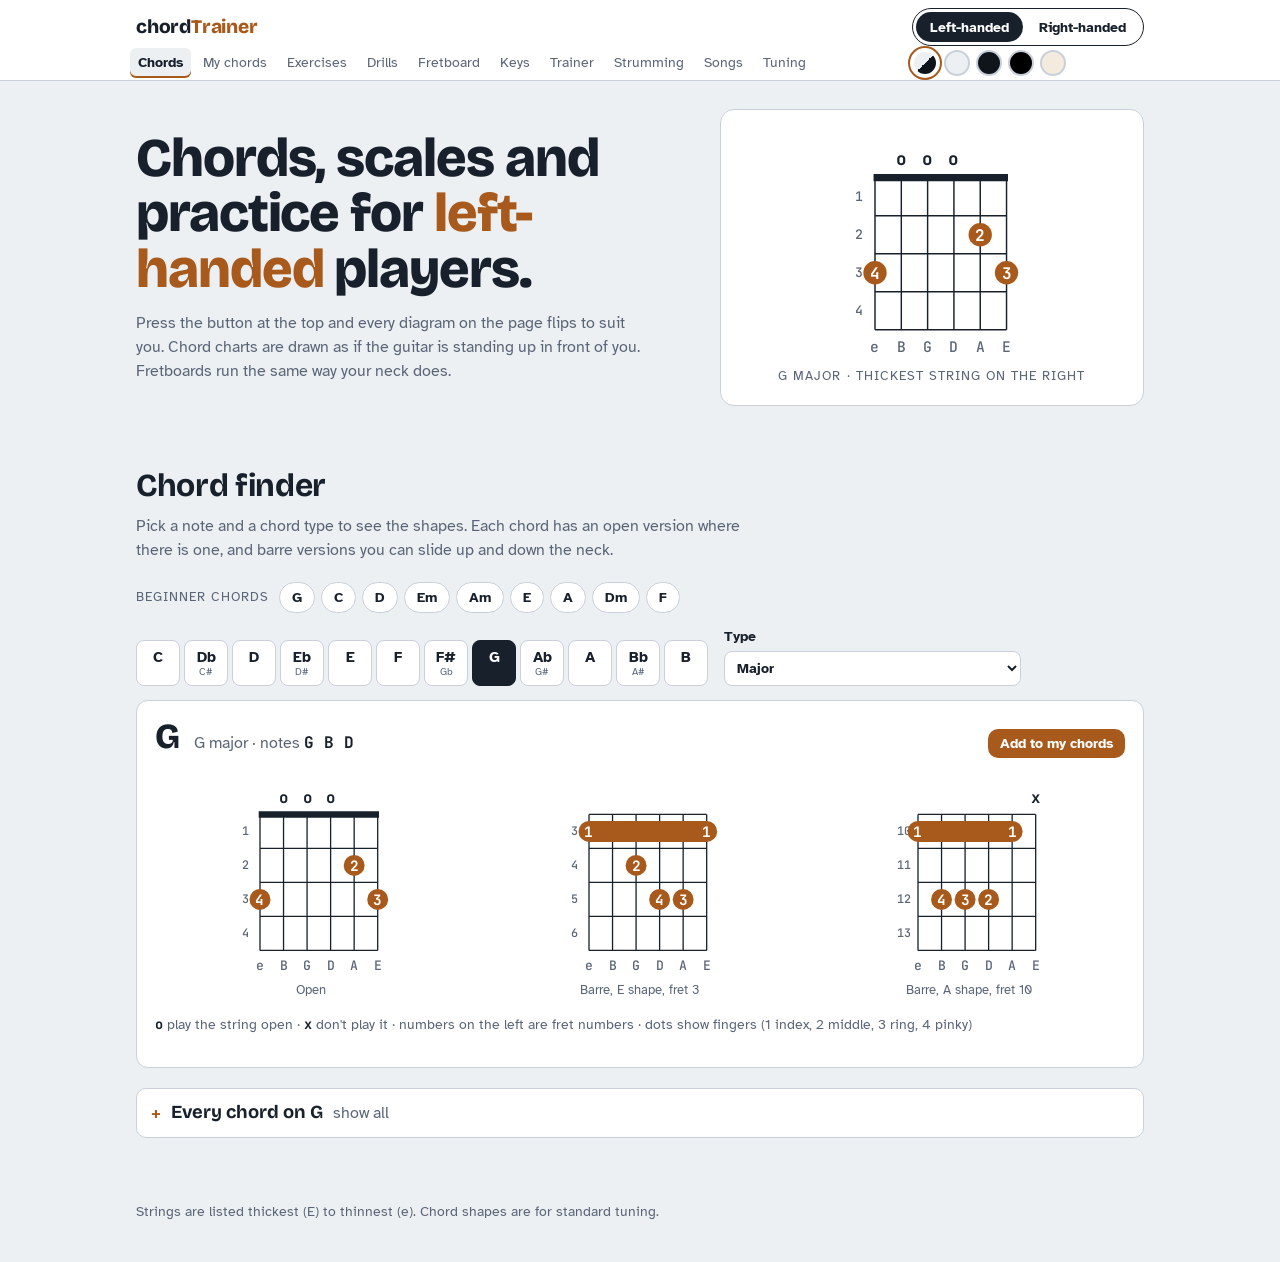
==== commit 88813993: "Split the page into tabs, add Drills tab, collapse chord library Co-Authored-By: Claude Fable 5.2 <n" ====
--- a/index.html
+++ b/index.html
@@ -438,6 +438,48 @@
 #patterns .lib-group { grid-column: 1 / -1; }
 .tips { margin-bottom: 14px; } .tips ol { margin: 6px 0 0; padding-left: 20px; } .tips li { margin: 3px 0; }
 
+/* tabs */
+[hidden] { display: none !important; }
+nav.jump a[aria-current="page"] { color: var(--ink); background: var(--bg); font-weight: 700; box-shadow: inset 0 -2px 0 var(--accent); }
+/* drills */
+.ladder { margin-bottom: 16px; }
+.ladder-list { list-style: none; margin: 10px 0 0; padding: 0; display: grid; grid-template-columns: repeat(auto-fit, minmax(230px, 1fr)); gap: 12px; }
+.ladder-list li { border: 1px solid var(--line); border-radius: 10px; padding: 12px; background: var(--bg); }
+.ladder-list li.done { border-color: var(--accent); }
+.ladder-list label { display: flex; gap: 8px; align-items: flex-start; cursor: pointer; }
+.ladder-list input { width: 18px; height: 18px; margin-top: 3px; accent-color: var(--accent); flex: none; }
+.ladder-list p { margin: 6px 0 8px; font-size: .85rem; }
+.ladder-list .strum { justify-content: flex-start; gap: 4px; margin: 0 0 10px; }
+.ladder-list .slot { width: 26px; height: 38px; font-size: 1rem; }
+.drill-grid { display: grid; grid-template-columns: repeat(2, minmax(0, 1fr)); gap: 16px; }
+.drill { display: grid; gap: 10px; align-content: start; }
+.drill-head { display: flex; justify-content: space-between; align-items: center; gap: 10px; flex-wrap: wrap; }
+.drill-head .sub-h { margin: 0; }
+.drill-art { display: flex; justify-content: center; }
+.drill-art svg { width: 170px; max-width: 100%; height: auto; }
+.drill-q { margin: 0; font-weight: 700; }
+.drill-opts { display: flex; gap: 8px; flex-wrap: wrap; justify-content: center; }
+.drill-opts .chip { min-width: 64px; }
+.drill-opts.notes .chip { min-width: 48px; }
+.drill-opts .chip:disabled { opacity: .55; cursor: default; }
+.drill-opts .chip[aria-pressed="true"]:disabled { opacity: 1; }
+.drill-msg { margin: 0; min-height: 1.5em; text-align: center; font-weight: 700; }
+.drill .muted { margin: 0; text-align: center; font-size: .85rem; }
+@media (max-width: 760px) { .drill-grid { grid-template-columns: minmax(0, 1fr); } }
+
+nav.jump a { white-space: nowrap; }
+.fold { margin-top: 20px; }
+.fold > summary { cursor: pointer; display: flex; align-items: baseline; gap: 10px; list-style: none; padding: 10px 14px; border: 1px solid var(--line); border-radius: 10px; background: var(--surface); }
+.fold > summary::-webkit-details-marker { display: none; }
+.fold > summary::before { content: "+"; font-weight: 700; color: var(--accent); width: 1ch; }
+.fold[open] > summary::before { content: "−"; }
+.fold > summary .sub-h { margin: 0; }
+.fold[open] .fold-hint { display: none; }
+.fold[open] > summary { margin-bottom: 14px; }
+.ladder-list .strum { flex-wrap: nowrap; }
+.ladder-list .slot { flex: 1 1 0; width: auto; max-width: 30px; min-width: 0; }
+@media (min-width: 901px) { header.bar nav.jump { flex-wrap: wrap; overflow: visible; row-gap: 2px; } nav.jump a { padding: 4px 8px; } }
+
 body { margin: 0; }
 </style>
 </head>
@@ -447,7 +489,7 @@
   <div class="wrap">
     <div class="brand">chord<span>Trainer</span></div>
     <nav class="jump" aria-label="Sections">
-      <a href="#chords">Chords</a><a href="#mine">My chords</a><a href="#exercises">Exercises</a><a href="#fretboard">Fretboard</a><a href="#keys">Keys</a><a href="#practice">Practice</a><a href="#songs">Songs</a><a href="#tuning">Tuning</a><a href="#reference">Reference</a>
+      <a href="#chords">Chords</a><a href="#mine">My chords</a><a href="#exercises">Exercises</a><a href="#drills">Drills</a><a href="#fretboard">Fretboard</a><a href="#keys">Keys</a><a href="#practice">Trainer</a><a href="#strumming">Strumming</a><a href="#songs">Songs</a><a href="#reference">Tuning</a>
     </nav>
     <div class="hand" role="group" aria-label="Which hand do you play with">
       <button id="hand-left" type="button" data-hand="left">Left<span class="hh">-handed</span></button>
@@ -468,7 +510,7 @@
 
 <div class="wrap">
 <main>
-  <section class="intro" aria-labelledby="intro-h">
+  <section class="intro" id="intro" aria-labelledby="intro-h">
     <div>
       <h1 id="intro-h">Chords, scales and practice for <em id="hand-word">left-handed</em> players.</h1>
       <p>Press the button at the top and every diagram on the page flips to suit you. Chord charts are drawn as if the guitar is standing up in front of you. Fretboards run the same way your neck does.</p>
@@ -501,8 +543,10 @@
       <div class="voicings" id="voicings"></div>
       <p class="legend"><b>o</b> play the string open · <b>x</b> don't play it · numbers on the left are fret numbers · dots show fingers (1 index, 2 middle, 3 ring, 4 pinky)</p>
     </div>
-    <h3 class="sub-h" id="all-h">Every chord on this note</h3>
-    <div class="grid" id="library"></div>
+    <details class="fold" id="lib-fold">
+      <summary><span class="sub-h" id="all-h">Every chord on this note</span><span class="muted fold-hint">show all</span></summary>
+      <div class="grid" id="library"></div>
+    </details>
   </section>
 
   <section id="mine" aria-labelledby="mine-h">
@@ -587,6 +631,35 @@
     <ul class="srcs" id="ex-src"></ul>
   </section>
 
+  <section id="drills" aria-labelledby="drills-h">
+    <h2 id="drills-h">Drills</h2>
+    <p class="lede">Short games for the things that take longest to stick: strumming, knowing a chord when you see it, and finding notes on the neck.</p>
+    <div class="panel ladder">
+      <h3 class="sub-h">Strumming ladder</h3>
+      <p class="muted">Four patterns, in order. Stay on a step until it runs for a full minute at 60 BPM without losing the count, then tick it and move on.</p>
+      <ol class="ladder-list" id="ladder"></ol>
+    </div>
+    <div class="drill-grid">
+      <div class="panel drill">
+        <div class="drill-head"><h3 class="sub-h">Name the chord</h3>
+          <select id="q-pool" aria-label="Which chords to quiz"><option value="mine">My chords</option><option value="open">Beginner open chords</option><option value="majmin">All major and minor</option></select></div>
+        <div class="drill-art" id="q-art"></div>
+        <div class="drill-opts" id="q-opts"></div>
+        <p class="drill-msg" id="q-msg" role="status"></p>
+        <p class="muted" id="q-score"></p>
+      </div>
+      <div class="panel drill">
+        <div class="drill-head"><h3 class="sub-h">Find the note</h3>
+          <select id="n-range" aria-label="How far up the neck"><option value="3">Frets 0 to 3</option><option value="5">Frets 0 to 5</option><option value="12">Frets 0 to 12</option></select></div>
+        <p class="drill-q" id="n-q"></p>
+        <div class="drill-art" id="n-art"></div>
+        <div class="drill-opts notes" id="n-opts"></div>
+        <p class="drill-msg" id="n-msg" role="status"></p>
+        <p class="muted" id="n-score"></p>
+      </div>
+    </div>
+  </section>
+
   <section id="fretboard" aria-labelledby="fb-h">
     <h2 id="fb-h">Fretboard</h2>
     <p class="lede">See any scale, chord or single note across the whole neck. The Egyptian and Middle Eastern scales are in the list under "Egyptian and Middle Eastern".</p>
@@ -688,7 +761,11 @@
         <button class="btn" id="m-tap" type="button" disabled>Clean change</button>
       </div>
     </div>
-    <h3 class="sub-h">Strumming patterns</h3>
+  </section>
+
+  <section id="strumming" aria-labelledby="strum-h">
+    <h2 id="strum-h">Strumming patterns</h2>
+    <p class="lede">Every pattern, easiest first. Press "Try it in the trainer" on any of them to hear the click and see the boxes light up in time.</p>
     <div class="panel tips"><b>How to learn a pattern</b>
       <ol>
         <li>Count it out loud, "1 and 2 and 3 and 4 and", with no guitar.</li>
@@ -1357,7 +1434,7 @@
   $("patterns").innerHTML = [[1, "Start here"], [2, "Next step"], [3, "Harder"]].map(([l, t]) => `<h4 class="lib-group">${t}</h4>` + Object.entries(PATTERNS).filter(([, p]) => p.lvl === l).map(([k, p]) => `<div class="pat"><h4>${p.name}</h4><p>${p.note}</p>${p.songs ? `<p class="songs">Used in: ${p.songs}</p>` : ""}<div class="strum">${slotsHTML(p.s)}</div><button type="button" class="mini try" data-p="${k}">Try it in the trainer</button></div>`).join("")).join("");
   $("patterns").addEventListener("click", e => {
     const b = e.target.closest("button[data-p]"); if (!b) return;
-    $("pattern").value = b.dataset.p; $("pattern").dispatchEvent(new Event("change")); $("practice").scrollIntoView({ behavior: "smooth" });
+    $("pattern").value = b.dataset.p; $("pattern").dispatchEvent(new Event("change")); goTab("practice");
   });
   $("go").addEventListener("click", () => {
     if (running) { clearTimeout(timer); running = false; renderStrum(); $("go").textContent = "Start metronome"; $("count").textContent = "Stopped."; return; }
@@ -1664,7 +1741,7 @@
 }
 function loadPair(p) {
   [["c1r", p[0]], ["c1t", p[1]], ["c2r", p[2]], ["c2t", p[3]]].forEach(([id, v]) => { $(id).value = v; $(id).dispatchEvent(new Event("change")); });
-  $("practice").scrollIntoView({ behavior: "smooth" });
+  goTab("practice");
 }
 function renderRoutine() {
   stopTimer();
@@ -1800,10 +1877,128 @@
   $("sb-use").addEventListener("click", () => {
     if (!sbEdit.id) saveCurrent(false);
     $("pattern").value = "my-" + sbEdit.id; $("pattern").dispatchEvent(new Event("change"));
-    $("practice").scrollIntoView({ behavior: "smooth" });
+    goTab("practice");
   });
 }
 initStrum();
+
+// ---- Tabs: one section on screen at a time ----
+const TAB_IDS = [...document.querySelectorAll("main > section[id]")].map(s => s.id).filter(id => id !== "intro" && id !== "tuning");
+function goTab(id, scroll = true) {
+  if (id === "tuning") id = "reference";
+  if (!TAB_IDS.includes(id)) id = "chords";
+  TAB_IDS.forEach(t => { $(t).hidden = t !== id; });
+  $("intro").hidden = id !== "chords"; $("tuning").hidden = id !== "reference";
+  document.querySelectorAll("nav.jump a").forEach(a => {
+    const on = a.getAttribute("href") === "#" + id;
+    if (on) { a.setAttribute("aria-current", "page"); a.scrollIntoView({ block: "nearest", inline: "center" }); } else a.removeAttribute("aria-current");
+  });
+  try { localStorage.setItem("ct-tab", id); } catch (e) {}
+  if (location.hash !== "#" + id) history.replaceState(null, "", "#" + id);
+  if (scroll) window.scrollTo(0, 0);
+}
+document.querySelectorAll("nav.jump a").forEach(a => a.addEventListener("click", e => { e.preventDefault(); goTab(a.getAttribute("href").slice(1)); }));
+window.addEventListener("hashchange", () => goTab(location.hash.slice(1)));
+let startTab = location.hash.slice(1);
+if (!startTab) { try { startTab = localStorage.getItem("ct-tab") || "chords"; } catch (e) { startTab = "chords"; } }
+goTab(startTab, false);
+
+// ---- Drills ----
+const pick = arr => arr[Math.floor(Math.random() * arr.length)];
+const shuffle = arr => { const a = [...arr]; for (let i = a.length - 1; i > 0; i--) { const j = Math.floor(Math.random() * (i + 1)); [a[i], a[j]] = [a[j], a[i]]; } return a; };
+const loadNum = k => { try { return +localStorage.getItem(k) || 0; } catch (e) { return 0; } };
+const saveNum = (k, v) => { try { localStorage.setItem(k, v); } catch (e) {} };
+
+// Strumming ladder
+const LADDER = [
+  ["eighths", "Steady down-up on every half beat. Count 1 and 2 and 3 and 4 and. Spend most of your time here."],
+  ["dud", "Same swing, but miss the strings on the first up."],
+  ["folk", "Same swing with two strokes missed. The most useful pattern there is."],
+  ["riptide", "The Riptide verse. Miss beat 3, then up, down, up."],
+];
+let ladderDone = [];
+try { const l = JSON.parse(localStorage.getItem("ct-ladder")); if (Array.isArray(l)) ladderDone = l; } catch (e) {}
+function renderLadder() {
+  $("ladder").innerHTML = LADDER.map(([k, tip], i) => {
+    const p = PATTERNS[k], done = ladderDone.includes(k);
+    return `<li class="${done ? "done" : ""}"><label><input type="checkbox" data-k="${k}" ${done ? "checked" : ""}> <b>${i + 1}. ${p.name}</b></label><p class="muted">${tip}</p><div class="strum">${slotsHTML(p.s)}</div><button type="button" class="mini" data-try="${k}">Practise at 60 BPM</button></li>`;
+  }).join("");
+}
+$("ladder").addEventListener("change", e => {
+  const k = e.target.dataset.k; if (!k) return;
+  ladderDone = e.target.checked ? [...new Set([...ladderDone, k])] : ladderDone.filter(x => x !== k);
+  try { localStorage.setItem("ct-ladder", JSON.stringify(ladderDone)); } catch (err) {}
+  renderLadder();
+});
+$("ladder").addEventListener("click", e => {
+  const b = e.target.closest("button[data-try]"); if (!b) return;
+  $("pattern").value = b.dataset.try; $("pattern").dispatchEvent(new Event("change"));
+  $("tempo").value = 60; $("tempo").dispatchEvent(new Event("input")); $("tempo").dispatchEvent(new Event("change"));
+  goTab("practice");
+});
+
+// Name the chord
+let qCur = null, qRight = 0, qTotal = 0, qStreak = 0, qLock = false;
+function quizPool() {
+  const mode = $("q-pool").value;
+  if (mode === "majmin") return ROOTS.flatMap(r => [[r, "maj", 0], [r, "min", 0]]);
+  if (mode === "mine") { const m = mine.map(c => [c.root, c.type, c.vi || 0]); if (new Set(m.map(c => c[0] + c[1])).size >= 4) return m; }
+  return QUICK.map(([r, t]) => [r, t, 0]);
+}
+function renderQuizArt() {
+  if (!qCur) return;
+  const vs = chordVoicings(qCur[0], qCur[1]);
+  $("q-art").innerHTML = chordSVG(vs[qCur[2]] || vs[0], { label: "Mystery chord" });
+}
+function nextQuiz() {
+  const pool = quizPool(); let c = pick(pool);
+  if (qCur && pool.length > 1) while (c[0] + c[1] === qCur[0] + qCur[1]) c = pick(pool);
+  qCur = c; qLock = false; renderQuizArt();
+  const right = chordName(c[0], c[1]);
+  const others = [...new Set([...pool, ...QUICK.map(([r, t]) => [r, t, 0])].map(x => chordName(x[0], x[1])))].filter(n => n !== right);
+  $("q-opts").innerHTML = shuffle([right, ...shuffle(others).slice(0, 3)]).map(n => `<button type="button" class="chip" data-n="${esc(n)}">${esc(n)}</button>`).join("");
+  $("q-msg").textContent = "";
+  if ($("q-pool").value === "mine" && new Set(mine.map(c => c.root + c.type)).size < 4) $("q-msg").textContent = "Add at least 4 chords to My chords to be quizzed on them. Using beginner chords for now.";
+}
+function quizScore() { $("q-score").textContent = `${qRight} right out of ${qTotal} · streak ${qStreak} · best streak ${loadNum("ct-quiz-best")}`; }
+$("q-opts").addEventListener("click", e => {
+  const b = e.target.closest("button[data-n]"); if (!b || qLock) return; qLock = true;
+  const right = chordName(qCur[0], qCur[1]), ok = b.dataset.n === right;
+  qTotal++; if (ok) { qRight++; qStreak++; if (qStreak > loadNum("ct-quiz-best")) saveNum("ct-quiz-best", qStreak); } else qStreak = 0;
+  $("q-opts").querySelectorAll("button").forEach(x => { x.disabled = true; if (x.dataset.n === right) x.setAttribute("aria-pressed", "true"); });
+  $("q-msg").textContent = ok ? "Yes, " + right + "." : "Not quite. That one is " + right + ".";
+  quizScore(); setTimeout(nextQuiz, ok ? 900 : 2200);
+});
+$("q-pool").addEventListener("change", nextQuiz);
+
+// Find the note
+let nCur = null, nRight = 0, nTotal = 0, nStreak = 0, nLock = false;
+const STRING_WORDS = ["thickest E", "A", "D", "G", "B", "thinnest e"];
+function renderNoteArt() {
+  if (!nCur) return;
+  const [s, f] = nCur, frets = Array(6).fill(null), fingers = Array(6).fill(0); frets[s] = f;
+  $("n-art").innerHTML = chordSVG({ frets, fingers, base: f <= 4 ? 1 : f - 1 }, { label: "One note" });
+}
+function nextNote() {
+  const max = +$("n-range").value; let c;
+  do { c = [Math.floor(Math.random() * 6), Math.floor(Math.random() * (max + 1))]; } while (nCur && c[0] === nCur[0] && c[1] === nCur[1]);
+  nCur = c; nLock = false; renderNoteArt();
+  $("n-q").textContent = `What note is the ${STRING_WORDS[c[0]]} string${c[1] === 0 ? " played open" : " at fret " + c[1]}?`;
+  $("n-opts").innerHTML = PCNAME.map((n, pc) => `<button type="button" class="chip" data-pc="${pc}">${n}</button>`).join("");
+  $("n-msg").textContent = "";
+}
+function noteScore() { $("n-score").textContent = `${nRight} right out of ${nTotal} · streak ${nStreak} · best streak ${loadNum("ct-note-best")}`; }
+$("n-opts").addEventListener("click", e => {
+  const b = e.target.closest("button[data-pc]"); if (!b || nLock) return; nLock = true;
+  const pc = (STD_PC[nCur[0]] + nCur[1]) % 12, ok = +b.dataset.pc === pc;
+  nTotal++; if (ok) { nRight++; nStreak++; if (nStreak > loadNum("ct-note-best")) saveNum("ct-note-best", nStreak); } else nStreak = 0;
+  $("n-opts").querySelectorAll("button").forEach(x => { x.disabled = true; if (+x.dataset.pc === pc) x.setAttribute("aria-pressed", "true"); });
+  $("n-msg").textContent = ok ? "Yes, " + PCNAME[pc] + "." : "Not quite. It is " + PCNAME[pc] + ".";
+  noteScore(); setTimeout(nextNote, ok ? 900 : 2200);
+});
+$("n-range").addEventListener("change", nextNote);
+document.querySelectorAll("button[data-hand]").forEach(b => b.addEventListener("click", () => { renderQuizArt(); renderNoteArt(); }));
+renderLadder(); nextQuiz(); quizScore(); nextNote(); noteScore();
 
 </script>
 </body>
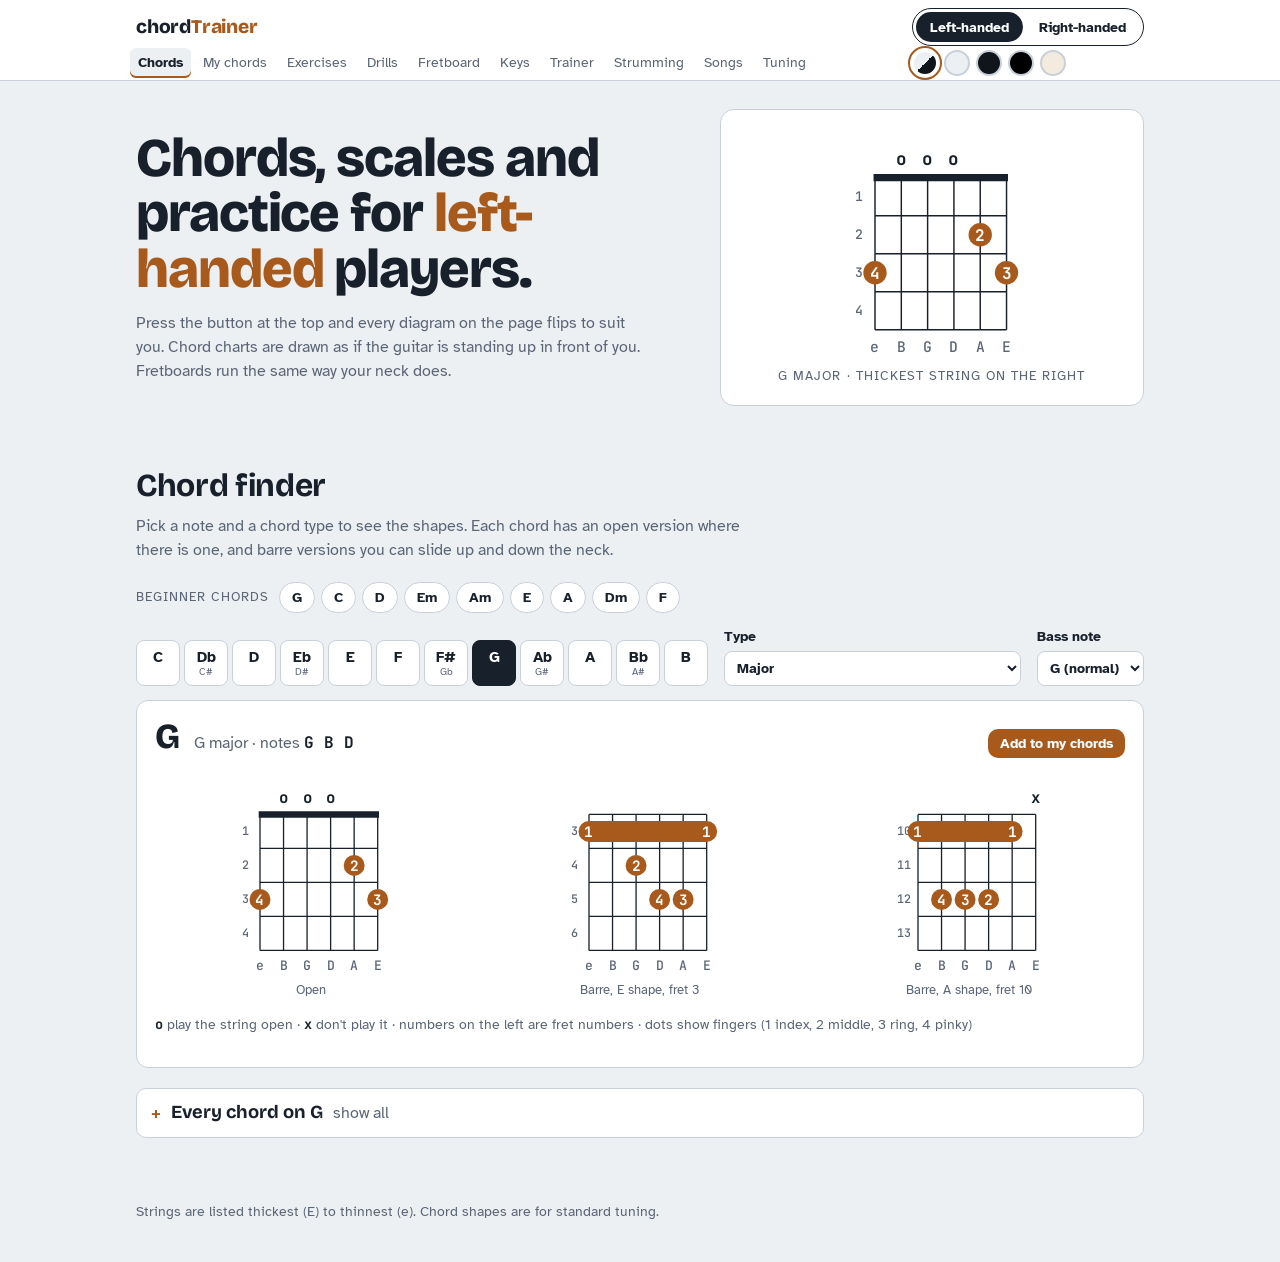
==== commit 269df87c: "Add slash chords (bass note picker) and 20 more chord types Co-Authored-By: Claude Fable 5.2 <norepl" ====
--- a/index.html
+++ b/index.html
@@ -480,6 +480,21 @@
 .ladder-list .slot { flex: 1 1 0; width: auto; max-width: 30px; min-width: 0; }
 @media (min-width: 901px) { header.bar nav.jump { flex-wrap: wrap; overflow: visible; row-gap: 2px; } nav.jump a { padding: 4px 8px; } }
 
+a.brand { text-decoration: none; color: inherit; cursor: pointer; }
+a.brand:focus-visible { outline: 2px solid var(--accent); outline-offset: 3px; border-radius: 4px; }
+html { -webkit-tap-highlight-color: transparent; }
+@media (max-width: 900px) { .ladder-list { grid-template-columns: repeat(2, minmax(0, 1fr)); } }
+@media (max-width: 520px) { .ladder-list { grid-template-columns: minmax(0, 1fr); } .drill-art svg { width: 200px; } }
+@media (pointer: coarse) {
+  a.brand { display: inline-flex; align-items: center; min-height: 44px; }
+  .skins .skin { width: 40px; height: 40px; }
+  .fold > summary { min-height: 48px; align-items: center; }
+  .ladder-list input { width: 24px; height: 24px; margin-top: 0; }
+  .ladder-list label { align-items: center; min-height: 44px; }
+  .drill-opts .chip { min-width: 72px; }
+  .drill-opts.notes .chip { min-width: 56px; }
+}
+
 body { margin: 0; }
 </style>
 </head>
@@ -487,7 +502,7 @@
 <script>try{var s=localStorage.getItem("ct-skin");if(s)document.documentElement.dataset.skin=s;}catch(e){}</script>
 <header class="bar">
   <div class="wrap">
-    <div class="brand">chord<span>Trainer</span></div>
+    <a class="brand" id="home-link" href="#chords" aria-label="chordTrainer home">chord<span>Trainer</span></a>
     <nav class="jump" aria-label="Sections">
       <a href="#chords">Chords</a><a href="#mine">My chords</a><a href="#exercises">Exercises</a><a href="#drills">Drills</a><a href="#fretboard">Fretboard</a><a href="#keys">Keys</a><a href="#practice">Trainer</a><a href="#strumming">Strumming</a><a href="#songs">Songs</a><a href="#reference">Tuning</a>
     </nav>
@@ -532,6 +547,9 @@
       <div class="roots" id="roots" role="group" aria-label="Root note"></div>
       <label for="ctype" class="inline">Type
         <select id="ctype"></select>
+      </label>
+      <label for="cbass" class="inline">Bass note
+        <select id="cbass"></select>
       </label>
     </div>
     <div class="panel result">
@@ -858,10 +876,14 @@
   T("Added notes", "madd9", "m(add9)", "Minor add 9", ["1","b3","5","9"]),
   T("Added notes", "add4", "add4", "Add 4", ["1","3","4","5"]),
   T("Added notes", "madd4", "m(add4)", "Minor add 4", ["1","b3","4","5"]),
+  T("Triads", "mb6", "m(b6)", "Minor flat 6", ["1","b3","5","b6"]),
+  T("Added notes", "add#11", "add#11", "Add sharp 11", ["1","3","5","#11"]),
   T("Sixths", "6", "6", "Major 6th", ["1","3","5","6"]),
   T("Sixths", "m6", "m6", "Minor 6th", ["1","b3","5","6"]),
   T("Sixths", "69", "6/9", "6/9", ["1","3","5","6","9"]),
   T("Sixths", "m69", "m6/9", "Minor 6/9", ["1","b3","5","6","9"]),
+  T("Sixths", "6sus4", "6sus4", "6th suspended 4th", ["1","4","5","6"]),
+  T("Sixths", "69#11", "6/9#11", "6/9 sharp 11", ["1","3","5","6","9","#11"]),
   T("Sevenths", "7", "7", "Dominant 7th", ["1","3","5","b7"]),
   T("Sevenths", "maj7", "maj7", "Major 7th", ["1","3","5","7"]),
   T("Sevenths", "m7", "m7", "Minor 7th", ["1","b3","5","b7"]),
@@ -877,6 +899,11 @@
   T("Sevenths", "maj7b5", "maj7b5", "Major 7th flat 5", ["1","3","b5","7"]),
   T("Sevenths", "maj7#5", "maj7#5", "Major 7th sharp 5", ["1","3","#5","7"]),
   T("Sevenths", "maj7#11", "maj7#11", "Major 7th sharp 11", ["1","3","5","7","#11"]),
+  T("Sevenths", "maj7sus2", "maj7sus2", "Major 7th suspended 2nd", ["1","2","5","7"]),
+  T("Sevenths", "maj7sus4", "maj7sus4", "Major 7th suspended 4th", ["1","4","5","7"]),
+  T("Sevenths", "7add13", "7(add13)", "7th add 13", ["1","3","5","b7","13"]),
+  T("Sevenths", "maj7add13", "maj7(add13)", "Major 7th add 13", ["1","3","5","7","13"]),
+  T("Sevenths", "m7add11", "m7(add11)", "Minor 7th add 11", ["1","b3","5","b7","11"]),
   T("Ninths", "9", "9", "Dominant 9th", ["1","3","5","b7","9"]),
   T("Ninths", "maj9", "maj9", "Major 9th", ["1","3","5","7","9"]),
   T("Ninths", "m9", "m9", "Minor 9th", ["1","b3","5","b7","9"]),
@@ -886,6 +913,9 @@
   T("Ninths", "9b5", "9b5", "9th flat 5", ["1","3","b5","b7","9"]),
   T("Ninths", "9#5", "9#5", "9th sharp 5", ["1","3","#5","b7","9"]),
   T("Ninths", "maj9#11", "maj9#11", "Major 9th sharp 11", ["1","3","5","7","9","#11"]),
+  T("Ninths", "maj9#5", "maj9#5", "Major 9th sharp 5", ["1","3","#5","7","9"]),
+  T("Ninths", "m7b9", "m7b9", "Minor 7th flat 9", ["1","b3","5","b7","b9"]),
+  T("Ninths", "dim9", "dim9", "Diminished 9th", ["1","b3","b5","bb7","9"]),
   T("Altered", "7b9", "7b9", "7th flat 9", ["1","3","5","b7","b9"]),
   T("Altered", "7#9", "7#9", "7th sharp 9 (the Hendrix chord)", ["1","3","5","b7","#9"]),
   T("Altered", "7b5b9", "7b5b9", "7th flat 5 flat 9", ["1","3","b5","b7","b9"]),
@@ -896,17 +926,25 @@
   T("Altered", "7b13", "7b13", "7th flat 13", ["1","3","5","b7","b13"]),
   T("Altered", "7b9b13", "7b9b13", "7th flat 9 flat 13", ["1","3","b7","b9","b13"]),
   T("Altered", "7#9b13", "7#9b13", "7th sharp 9 flat 13", ["1","3","b7","#9","b13"]),
+  T("Altered", "7sus4b9", "7sus4b9", "7th suspended 4th flat 9", ["1","4","5","b7","b9"]),
+  T("Altered", "7b9#11", "7b9#11", "7th flat 9 sharp 11", ["1","3","5","b7","b9","#11"]),
+  T("Altered", "7#9#11", "7#9#11", "7th sharp 9 sharp 11", ["1","3","5","b7","#9","#11"]),
+  T("Altered", "maj7#9", "maj7#9", "Major 7th sharp 9", ["1","3","5","7","#9"]),
   T("Elevenths", "11", "11", "Dominant 11th", ["1","3","5","b7","9","11"]),
   T("Elevenths", "m11", "m11", "Minor 11th", ["1","b3","5","b7","9","11"]),
   T("Elevenths", "maj11", "maj11", "Major 11th", ["1","3","5","7","9","11"]),
   T("Elevenths", "7#11", "7#11", "7th sharp 11", ["1","3","5","b7","#11"]),
   T("Elevenths", "9#11", "9#11", "9th sharp 11", ["1","3","5","b7","9","#11"]),
+  T("Elevenths", "m11b5", "m11b5", "Half-diminished 11th", ["1","b3","b5","b7","9","11"]),
+  T("Elevenths", "mmaj11", "m(maj11)", "Minor major 11th", ["1","b3","5","7","9","11"]),
   T("Thirteenths", "13", "13", "Dominant 13th", ["1","3","5","b7","9","13"]),
   T("Thirteenths", "m13", "m13", "Minor 13th", ["1","b3","5","b7","9","13"]),
   T("Thirteenths", "maj13", "maj13", "Major 13th", ["1","3","5","7","9","13"]),
   T("Thirteenths", "13sus4", "13sus4", "13th suspended 4th", ["1","4","5","b7","9","13"]),
   T("Thirteenths", "13b9", "13b9", "13th flat 9", ["1","3","5","b7","b9","13"]),
   T("Thirteenths", "13#11", "13#11", "13th sharp 11", ["1","3","5","b7","9","#11","13"]),
+  T("Thirteenths", "maj13#11", "maj13#11", "Major 13th sharp 11", ["1","3","5","7","9","#11","13"]),
+  T("Thirteenths", "13b5", "13b5", "13th flat 5", ["1","3","b5","b7","9","13"]),
   T("Thirteenths", "13#9", "13#9", "13th sharp 9", ["1","3","5","b7","#9","13"]),
 ];
 const TYPE = Object.fromEntries(CHORD_TYPES.map(t => [t.id, t]));
@@ -959,15 +997,22 @@
   others.forEach(x => { fingers[x.i] = Math.min(n++, 4); });
   return { frets, fingers, barre, base: fret > 0 ? fret : 1, label };
 }
-function chordName(root, typeId) { return root + TYPE[typeId].sym; }
+function chordName(root, typeId, bass) { return root + TYPE[typeId].sym + (bass && pcOf(bass) !== pcOf(root) ? "/" + bass : ""); }
+// Bass notes you can put under a chord: its own notes first (inversions), then the rest.
+function bassOptions(root, typeId) {
+  const tones = chordNotes(root, typeId), rp = pcOf(root), out = [], seen = new Set([rp]);
+  tones.forEach(n => { if (!seen.has(n.pc)) { seen.add(n.pc); out.push({ name: n.name, tone: n.label }); } });
+  ROOTS.forEach(r => { const pc = pcOf(r); if (!seen.has(pc)) { seen.add(pc); out.push({ name: r, tone: null }); } });
+  return out;
+}
 function chordNotes(root, typeId) { return TYPE[typeId].f.map(l => ({ label: l, name: spell(root, l), pc: (pcOf(root) + parseLabel(l).semis) % 12 })); }
 
 
 // Voicings for chord types with no hand-picked shape: search every fingering inside a 4-fret window.
 const GEN_CACHE = {};
-function generatedVoicings(root, typeId) {
-  const key = root + "|" + typeId; if (GEN_CACHE[key]) return GEN_CACHE[key];
-  const f = TYPE[typeId].f, rp = pcOf(root);
+function generatedVoicings(root, typeId, bass) {
+  const key = root + "|" + typeId + "|" + (bass || ""); if (GEN_CACHE[key]) return GEN_CACHE[key];
+  const f = TYPE[typeId].f, rp = pcOf(root), bp = bass ? pcOf(bass) : rp;
   const semis = f.map(l => parseLabel(l).semis);
   const has = l => f.includes(l);
   const optional = new Set();
@@ -977,7 +1022,8 @@
   if (has("#11") && has("13")) optional.add("9");
   const reqPc = f.filter(l => l !== "1" && !optional.has(l)).map(l => (rp + parseLabel(l).semis) % 12);
   const allowed = new Set(f.map(l => (rp + parseLabel(l).semis) % 12));
-  let needList = [rp, ...reqPc];
+  allowed.add(bp);
+  let needList = bp === rp ? [rp, ...reqPc] : [bp, rp, ...reqPc.filter(x => x !== bp)];
   let need = new Set(needList);
   const found = [];
   for (let attempt = 0; attempt < 3 && !found.length; attempt++) {
@@ -999,7 +1045,8 @@
       if (snd.length < 4) return null;
       const lo = snd[0], hi = snd[snd.length - 1];
       if (hi - lo + 1 !== snd.length || lo > 2) return null;
-      if ((STD_PC[lo] + fr[lo]) % 12 !== rp) return null;
+      if ((STD_PC[lo] + fr[lo]) % 12 !== bp) return null;
+      if (bp !== rp && snd.slice(1).some(i => (STD_PC[i] + fr[i]) % 12 === bp && !f.some(l => (rp + parseLabel(l).semis) % 12 === bp))) return null;
       const pcs = new Set(snd.map(i => (STD_PC[i] + fr[i]) % 12));
       for (const n of need) if (!pcs.has(n)) return null;
       const fretted = snd.filter(i => fr[i] > 0);
@@ -1008,7 +1055,8 @@
       if (base > 0 && minF !== base && base > 1) return null;
       const atMin = fretted.filter(i => fr[i] === minF);
       let barre = null;
-      if (atMin.length >= 2) {
+      const openCount = snd.filter(i => fr[i] === 0).length;
+      if (atMin.length >= 2 && (openCount === 0 || fretted.length > 4)) {
         const a = Math.min(...atMin), b = Math.max(...atMin);
         const inside = snd.filter(i => i > a && i < b);
         if (inside.some(i => fr[i] < minF)) barre = null; else barre = { from: a, to: b, fret: minF };
@@ -1018,9 +1066,10 @@
       const rest = fretted.filter(i => !(barre && fr[i] === minF)).sort((x, y) => fr[x] - fr[y] || x - y);
       if (rest.length + (barre ? 1 : 0) > 4) return null;
       rest.forEach(i => { fingers[i] = n++; });
-      if (!barre && atMin.length >= 2) { /* two notes on the same fret with no barre possible */ return null; }
+      if (!barre && fretted.length > 4) return null;
+      if (!barre && openCount === 0 && atMin.length >= 2) return null;
       const open = snd.filter(i => fr[i] === 0).length, muted = 6 - snd.length;
-      const score = (rest.length + (barre ? 1 : 0)) * 1.0 + muted * 0.5 - open * 0.6 - snd.length * 0.4 + minF * 0.12 + (maxF - minF) * 0.3;
+      const score = (rest.length + (barre ? 1 : 0)) * 1.0 + muted * 0.5 - open * 0.6 - snd.length * 0.4 + minF * 0.12 + (maxF - minF) * 0.3 + (open > 0 && maxF > 4 ? 2.5 : 0);
       return { frets: fr, fingers, barre, base: maxF <= 4 ? 1 : minF, score, open: open > 0 };
     };
     rec(0);
@@ -1036,7 +1085,28 @@
   return GEN_CACHE[key] = out;
 }
 
-function chordVoicings(root, typeId) {
+const SLASH = {
+  "G|maj|B": [N,2,0,0,0,3], "G|maj|D": [N,N,0,0,0,3], "G|maj|F#": [2,N,0,0,0,3], "D|maj|F#": [2,0,0,2,3,2], "D|maj|A": [N,0,0,2,3,2], "D|maj|C": [N,3,0,2,3,2],
+  "C|maj|G": [3,3,2,0,1,0], "C|maj|E": [0,3,2,0,1,0], "C|maj|B": [N,2,2,0,1,0], "A|min|G": [3,0,2,2,1,0], "A|min|E": [0,0,2,2,1,0], "A|min|F#": [2,0,2,2,1,0],
+  "F|maj|C": [N,3,3,2,1,1], "F|maj|A": [N,0,3,2,1,1], "A|maj|E": [0,0,2,2,2,0], "A|maj|C#": [N,4,2,2,2,0], "E|maj|G#": [4,2,2,1,0,0], "E|maj|B": [N,2,2,1,0,0],
+  "E|min|B": [N,2,2,0,0,0], "D|min|C": [N,3,0,2,3,1], "D|min|F": [N,N,3,2,3,1], "D|min|A": [N,0,0,2,3,1], "B|min|A": [N,0,4,4,3,2],
+};
+function autoFinger(frets) {
+  const fretted = frets.map((f, i) => f > 0 ? i : -1).filter(i => i >= 0), fingers = Array(6).fill(0);
+  const minF = Math.min(...fretted.map(i => frets[i])), atMin = fretted.filter(i => frets[i] === minF);
+  let barre = null, n = 1;
+  if (fretted.length > 4 && atMin.length >= 2) { barre = { from: Math.min(...atMin), to: Math.max(...atMin), fret: minF }; atMin.forEach(i => fingers[i] = 1); n = 2; }
+  fretted.filter(i => !(barre && frets[i] === minF)).sort((a, b) => frets[a] - frets[b] || a - b).forEach(i => { fingers[i] = Math.min(n++, 4); });
+  return { frets, fingers, barre, base: 1, label: barre ? "Barre, fret " + minF : "Open" };
+}
+function chordVoicings(root, typeId, bass) {
+  if (bass && pcOf(bass) !== pcOf(root)) {
+    const key = Object.keys(SLASH).find(k => { const [r, ty, b] = k.split("|"); return ty === typeId && pcOf(r) === pcOf(root) && pcOf(b) === pcOf(bass); });
+    const gen = generatedVoicings(root, typeId, bass);
+    if (!key) return gen;
+    const first = autoFinger(SLASH[key]), k0 = first.frets.join(",");
+    return [first, ...gen.filter(v => v.frets.join(",") !== k0)].slice(0, 3);
+  }
   const out = [], seen = new Set(), pc = pcOf(root);
   const add = v => { const k = v.frets.join(","); if (!seen.has(k)) { seen.add(k); out.push(v); } };
   const o = OPEN[root + "|" + typeId];
@@ -1150,7 +1220,7 @@
   ["b5","Tritone","6"],["5","Perfect 5th","7"],["b6","Minor 6th","8"],["6","Major 6th","9"],["b7","Minor 7th","10"],["7","Major 7th","11"],
 ];
 
-if (false && typeof module !== "undefined") module.exports = { pcOf, spell, CHORD_TYPES, TYPE, ROOTS, chordVoicings, chordNotes, scaleNotes, SCALES, keyChords, TUNINGS, openFreq, STD_PC };
+if (false && typeof module !== "undefined") module.exports = { pcOf, spell, CHORD_TYPES, TYPE, ROOTS, chordVoicings, chordNotes, chordName, bassOptions, scaleNotes, SCALES, keyChords, TUNINGS, openFreq, STD_PC };
 
 // ---- UI helpers, chord diagrams, chord finder, fretboard ----
 let hand = "left";
@@ -1195,7 +1265,7 @@
 const STRING_LETTERS = ["E","A","D","G","B","e"];
 
 // ---- Chord finder ----
-let cRoot = "G", cType = "maj";
+let cRoot = "G", cType = "maj", cBass = "";
 function renderRoots() {
   $("roots").innerHTML = ROOTS.map(r => `<button type="button" id="root-${r.replace("#", "s")}" data-root="${r}" aria-pressed="${r === cRoot}">${r}${ROOT_ALT[r] ? `<small>${ROOT_ALT[r]}</small>` : "<small>&nbsp;</small>"}</button>`).join("");
   $("roots").querySelectorAll("button").forEach(b => b.addEventListener("click", () => { cRoot = b.dataset.root; renderFinder(); }));
@@ -1203,11 +1273,16 @@
 function renderFinder() {
   renderRoots();
   $("ctype").value = cType;
-  const vs = chordVoicings(cRoot, cType), name = chordName(cRoot, cType);
+  const bo = bassOptions(cRoot, cType);
+  if (cBass && !bo.some(o => pcOf(o.name) === pcOf(cBass))) cBass = "";
+  if (cBass) cBass = bo.find(o => pcOf(o.name) === pcOf(cBass)).name;
+  $("cbass").innerHTML = `<option value="">${cRoot} (normal)</option><optgroup label="Notes from the chord">` + bo.filter(o => o.tone).map(o => `<option value="${o.name}">${o.name}</option>`).join("") + `</optgroup><optgroup label="Other notes">` + bo.filter(o => !o.tone).map(o => `<option value="${o.name}">${o.name}</option>`).join("") + `</optgroup>`;
+  $("cbass").value = cBass;
+  const vs = chordVoicings(cRoot, cType, cBass), name = chordName(cRoot, cType, cBass);
   $("res-name").textContent = name;
-  $("res-type").textContent = cRoot + " " + TYPE[cType].name.toLowerCase();
+  $("res-type").textContent = cRoot + " " + TYPE[cType].name.toLowerCase() + (cBass ? ", with " + cBass + " as the lowest note" : "");
   $("res-notes").textContent = chordNotes(cRoot, cType).map(n => n.name).join(" ");
-  $("voicings").innerHTML = vs.map(v => `<div class="voicing">${chordSVG(v, { label: name })}<span class="vlabel">${esc(v.label)}</span></div>`).join("");
+  $("voicings").innerHTML = !vs.length ? `<p class="muted">No playable shape found for this one within a four-fret reach.</p>` : vs.map(v => `<div class="voicing">${chordSVG(v, { label: name })}<span class="vlabel">${esc(v.label)}</span></div>`).join("");
   $("all-h").textContent = "Every chord on " + cRoot;
   let lastG = "";
   $("library").innerHTML = CHORD_TYPES.map(t => {
@@ -1222,8 +1297,9 @@
   const quick = QUICK;
   $("ctype").innerHTML = typeOptions(true);
   $("ctype").addEventListener("change", e => { cType = e.target.value; renderFinder(); });
+  $("cbass").addEventListener("change", e => { cBass = e.target.value; renderFinder(); });
   $("quick").innerHTML = quick.map(([r, t]) => `<button type="button" class="chip" id="q-${r}${t}" data-r="${r}" data-t="${t}">${chordName(r, t)}</button>`).join("");
-  $("quick").querySelectorAll("button").forEach(b => b.addEventListener("click", () => { cRoot = b.dataset.r; cType = b.dataset.t; renderFinder(); }));
+  $("quick").querySelectorAll("button").forEach(b => b.addEventListener("click", () => { cRoot = b.dataset.r; cType = b.dataset.t; cBass = ""; renderFinder(); }));
 }
 
 // ---- Fretboard ----
@@ -1475,21 +1551,21 @@
 let mine = [{ root: "G", type: "maj", vi: 0 }, { root: "C", type: "maj", vi: 0 }, { root: "D", type: "maj", vi: 0 }, { root: "E", type: "min", vi: 0 }];
 try {
   const saved = JSON.parse(localStorage.getItem("ct-mine"));
-  if (Array.isArray(saved)) mine = saved.filter(c => c && ROOTS.includes(c.root) && TYPE[c.type]).map(c => ({ root: c.root, type: c.type, vi: +c.vi || 0 }));
+  if (Array.isArray(saved)) mine = saved.filter(c => c && ROOTS.includes(c.root) && TYPE[c.type]).map(c => ({ root: c.root, type: c.type, vi: +c.vi || 0, bass: typeof c.bass === "string" && ROOTS.concat(Object.values(ROOT_ALT), ["Cb","Fb","E#","B#"]).includes(c.bass) ? c.bass : "" }));
 } catch (e) {}
 const revealed = new Set();
 function saveMine() { try { localStorage.setItem("ct-mine", JSON.stringify(mine)); } catch (e) {} }
-function addMine(root, type) {
-  if (mine.some(c => c.root === root && c.type === type)) return false;
-  mine.push({ root, type, vi: 0 }); saveMine(); renderMine(); return true;
+function addMine(root, type, bass = "") {
+  if (mine.some(c => c.root === root && c.type === type && (c.bass || "") === bass)) return false;
+  mine.push({ root, type, vi: 0, bass }); saveMine(); renderMine(); return true;
 }
 function renderMine() {
   const mode = $("mine-mode").value;
   $("mine-empty").hidden = mine.length > 0;
   $("mine-count").textContent = mine.length ? mine.length + (mine.length === 1 ? " chord" : " chords") : "";
   $("mine-grid").innerHTML = mine.map((c, i) => {
-    const vs = chordVoicings(c.root, c.type), v = vs[c.vi % vs.length], nm = chordName(c.root, c.type);
-    const key = c.root + "|" + c.type, open = mode === "all" || revealed.has(key);
+    const vs = chordVoicings(c.root, c.type, c.bass), v = vs[c.vi % vs.length], nm = chordName(c.root, c.type, c.bass);
+    const key = c.root + "|" + c.type + "|" + (c.bass || ""), open = mode === "all" || revealed.has(key);
     const hideName = mode === "shape" && !open, hideShape = mode === "name" && !open;
     const notes = chordNotes(c.root, c.type).map(n => n.name).join(" ");
     return `<div class="mc" id="mc-${i}">
@@ -1507,7 +1583,7 @@
   $("mine-quick").innerHTML = QUICK.map(([r, t]) => `<button type="button" class="chip" id="mq-${r}${t}" data-r="${r}" data-t="${t}">${chordName(r, t)}</button>`).join("");
   $("mine-quick").querySelectorAll("button").forEach(b => b.addEventListener("click", () => addMine(b.dataset.r, b.dataset.t)));
   $("mine-add").addEventListener("click", () => addMine($("mine-root").value, $("mine-type").value));
-  $("add-mine").addEventListener("click", () => { addMine(cRoot, cType); $("add-mine").textContent = "Added"; setTimeout(() => $("add-mine").textContent = "Add to my chords", 1200); });
+  $("add-mine").addEventListener("click", () => { addMine(cRoot, cType, cBass); $("add-mine").textContent = "Added"; setTimeout(() => $("add-mine").textContent = "Add to my chords", 1200); });
   $("mine-mode").addEventListener("change", () => { revealed.clear(); renderMine(); });
   $("mine-shuffle").addEventListener("click", () => {
     for (let i = mine.length - 1; i > 0; i--) { const j = Math.floor(Math.random() * (i + 1)); [mine[i], mine[j]] = [mine[j], mine[i]]; }
@@ -1519,7 +1595,7 @@
     const i = +b.dataset.i, c = mine[i];
     if (b.dataset.act === "rm") mine.splice(i, 1);
     else if (b.dataset.act === "alt") c.vi++;
-    else revealed.add(c.root + "|" + c.type);
+    else revealed.add(c.root + "|" + c.type + "|" + (c.bass || ""));
     saveMine(); renderMine();
   });
   renderMine();
@@ -1897,7 +1973,7 @@
   if (location.hash !== "#" + id) history.replaceState(null, "", "#" + id);
   if (scroll) window.scrollTo(0, 0);
 }
-document.querySelectorAll("nav.jump a").forEach(a => a.addEventListener("click", e => { e.preventDefault(); goTab(a.getAttribute("href").slice(1)); }));
+document.querySelectorAll("nav.jump a, #home-link").forEach(a => a.addEventListener("click", e => { e.preventDefault(); goTab(a.getAttribute("href").slice(1)); }));
 window.addEventListener("hashchange", () => goTab(location.hash.slice(1)));
 let startTab = location.hash.slice(1);
 if (!startTab) { try { startTab = localStorage.getItem("ct-tab") || "chords"; } catch (e) { startTab = "chords"; } }
@@ -1942,20 +2018,20 @@
 function quizPool() {
   const mode = $("q-pool").value;
   if (mode === "majmin") return ROOTS.flatMap(r => [[r, "maj", 0], [r, "min", 0]]);
-  if (mode === "mine") { const m = mine.map(c => [c.root, c.type, c.vi || 0]); if (new Set(m.map(c => c[0] + c[1])).size >= 4) return m; }
+  if (mode === "mine") { const m = mine.filter(c => chordVoicings(c.root, c.type, c.bass).length).map(c => [c.root, c.type, c.vi || 0, c.bass || ""]); if (new Set(m.map(c => chordName(c[0], c[1], c[3]))).size >= 4) return m; }
   return QUICK.map(([r, t]) => [r, t, 0]);
 }
 function renderQuizArt() {
   if (!qCur) return;
-  const vs = chordVoicings(qCur[0], qCur[1]);
+  const vs = chordVoicings(qCur[0], qCur[1], qCur[3]);
   $("q-art").innerHTML = chordSVG(vs[qCur[2]] || vs[0], { label: "Mystery chord" });
 }
 function nextQuiz() {
   const pool = quizPool(); let c = pick(pool);
-  if (qCur && pool.length > 1) while (c[0] + c[1] === qCur[0] + qCur[1]) c = pick(pool);
+  if (qCur && pool.length > 1) while (chordName(c[0], c[1], c[3]) === chordName(qCur[0], qCur[1], qCur[3])) c = pick(pool);
   qCur = c; qLock = false; renderQuizArt();
-  const right = chordName(c[0], c[1]);
-  const others = [...new Set([...pool, ...QUICK.map(([r, t]) => [r, t, 0])].map(x => chordName(x[0], x[1])))].filter(n => n !== right);
+  const right = chordName(c[0], c[1], c[3]);
+  const others = [...new Set([...pool, ...QUICK.map(([r, t]) => [r, t, 0])].map(x => chordName(x[0], x[1], x[3])))].filter(n => n !== right);
   $("q-opts").innerHTML = shuffle([right, ...shuffle(others).slice(0, 3)]).map(n => `<button type="button" class="chip" data-n="${esc(n)}">${esc(n)}</button>`).join("");
   $("q-msg").textContent = "";
   if ($("q-pool").value === "mine" && new Set(mine.map(c => c.root + c.type)).size < 4) $("q-msg").textContent = "Add at least 4 chords to My chords to be quizzed on them. Using beginner chords for now.";
@@ -1963,7 +2039,7 @@
 function quizScore() { $("q-score").textContent = `${qRight} right out of ${qTotal} · streak ${qStreak} · best streak ${loadNum("ct-quiz-best")}`; }
 $("q-opts").addEventListener("click", e => {
   const b = e.target.closest("button[data-n]"); if (!b || qLock) return; qLock = true;
-  const right = chordName(qCur[0], qCur[1]), ok = b.dataset.n === right;
+  const right = chordName(qCur[0], qCur[1], qCur[3]), ok = b.dataset.n === right;
   qTotal++; if (ok) { qRight++; qStreak++; if (qStreak > loadNum("ct-quiz-best")) saveNum("ct-quiz-best", qStreak); } else qStreak = 0;
   $("q-opts").querySelectorAll("button").forEach(x => { x.disabled = true; if (x.dataset.n === right) x.setAttribute("aria-pressed", "true"); });
   $("q-msg").textContent = ok ? "Yes, " + right + "." : "Not quite. That one is " + right + ".";
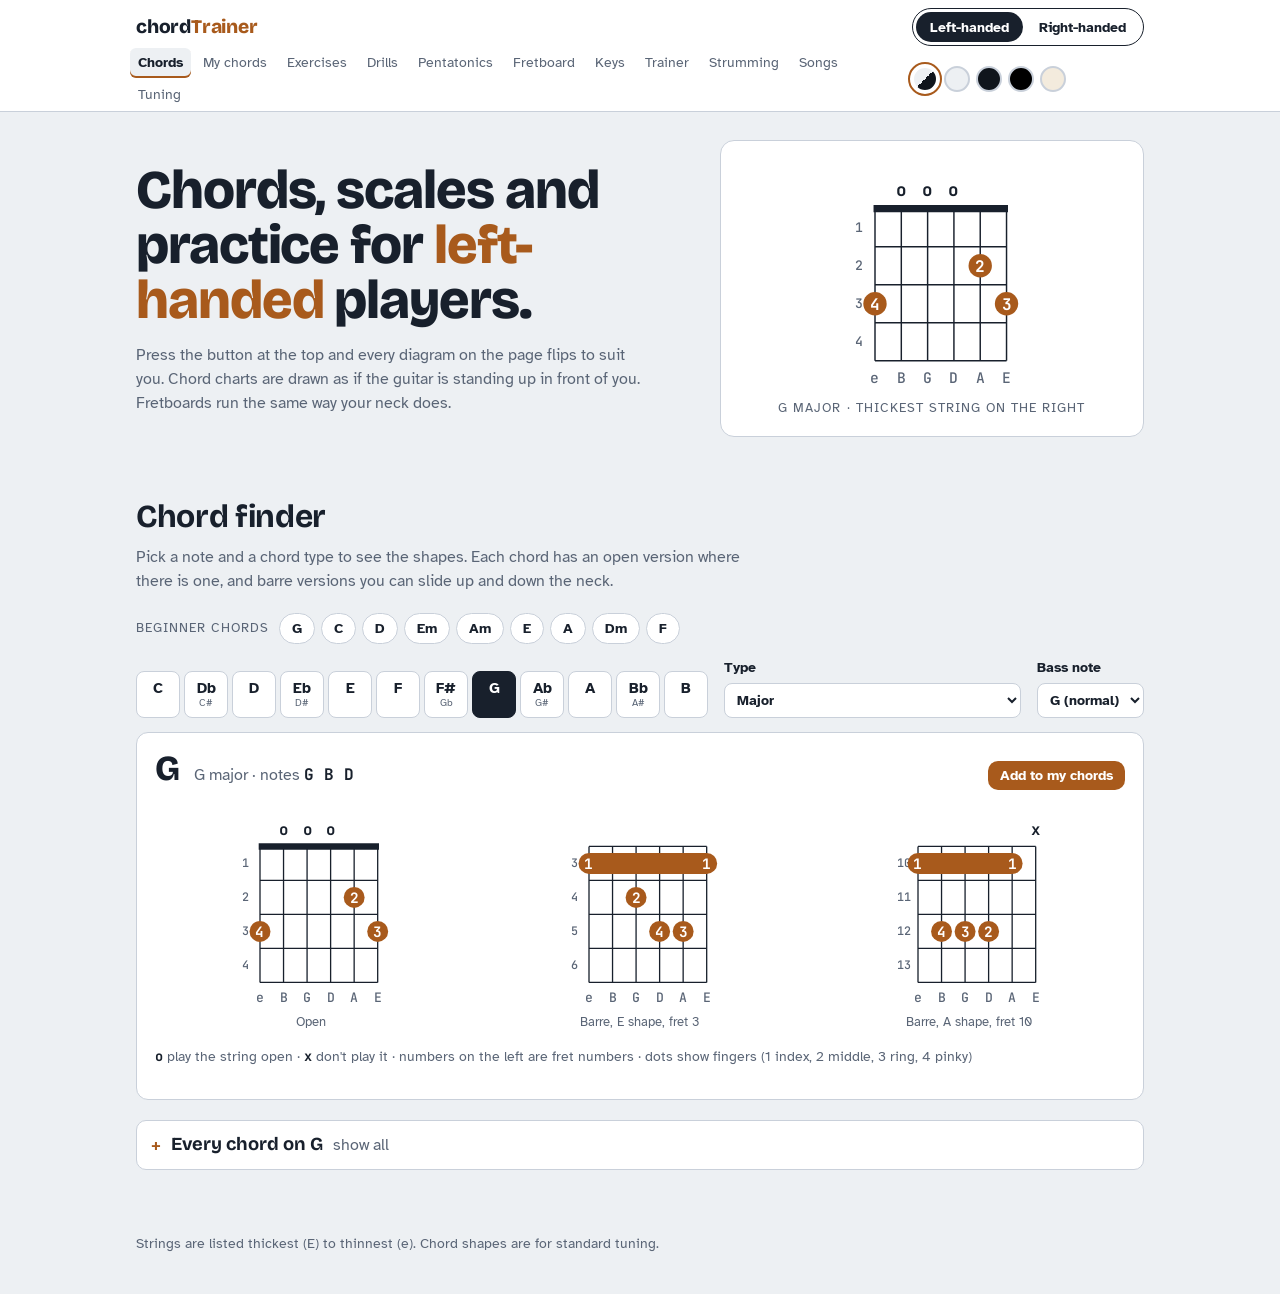
==== commit 42837c79: "Add Pentatonics tab: five boxes in any key, play-along exercise, sourced practice tips Co-Authored-B" ====
--- a/index.html
+++ b/index.html
@@ -495,6 +495,57 @@
   .drill-opts.notes .chip { min-width: 56px; }
 }
 
+/* spider exercise */
+.spider { margin-top: 16px; display: grid; grid-template-columns: minmax(0, 1.3fr) minmax(0, 1fr); gap: 20px; align-items: start; }
+.sp-text h3 { margin: 0 0 6px; }
+.sp-text p { margin: 0 0 8px; }
+.sp-tips { margin: 0 0 12px; padding-left: 20px; }
+.sp-controls { display: flex; flex-wrap: wrap; gap: 10px; margin-bottom: 14px; }
+.sp-controls label { display: grid; gap: 4px; font-size: .85rem; }
+.sp-stage { display: grid; justify-items: center; gap: 8px; }
+.sp-stage svg { max-width: 230px; }
+.sp-now { margin: 0; font-weight: 700; text-align: center; min-height: 1.5em; }
+.sp-steps { display: flex; gap: 8px; }
+.sp-steps span { width: 34px; height: 34px; border-radius: 50%; border: 1px solid var(--line); display: grid; place-items: center; font: 700 1rem var(--mono); color: var(--muted); }
+.sp-steps span.on { background: var(--accent); border-color: var(--accent); color: var(--on-accent); }
+.sp-count { margin: 0; font-size: .85rem; }
+svg.chord .spd-ghost { fill: var(--surface); stroke: var(--line); stroke-width: 1.5; }
+svg.chord .sname.cur { fill: var(--accent); font-weight: 700; }
+@media (max-width: 760px) { .spider { grid-template-columns: minmax(0, 1fr); } .sp-stage { order: -1; } }
+@media (pointer: coarse) { .sp-steps span { width: 40px; height: 40px; } .sp-controls select { min-height: 44px; } }
+
+/* pentatonics */
+.pt-pick { display: flex; flex-wrap: wrap; gap: 12px; margin-bottom: 12px; }
+.pt-pick label { display: grid; gap: 4px; font-size: .85rem; }
+.pt-notes { margin-bottom: 14px; display: flex; flex-wrap: wrap; gap: 8px 12px; align-items: center; }
+.pt-chips { display: inline-flex; flex-wrap: wrap; gap: 6px; }
+.pt-grid { display: grid; grid-template-columns: repeat(auto-fill, minmax(190px, 1fr)); gap: 12px; margin-bottom: 10px; }
+.pt-card { display: grid; gap: 6px; justify-items: center; padding: 12px; }
+.pt-head { display: flex; justify-content: space-between; width: 100%; gap: 8px; }
+.pt-svg { max-width: 170px !important; }
+.pt-roots { font-size: .78rem; text-align: center; }
+svg.chord .dot.pn { fill: var(--surface); stroke: var(--ink); stroke-width: 1.3; }
+svg.chord .fnum.pn { fill: var(--ink); }
+.pt-legend { margin: 6px 0; font-size: .85rem; }
+.pt-steps { padding-left: 22px; display: grid; gap: 8px; margin: 10px 0 18px; }
+.pt-steps.plain { list-style: disc; }
+.pt-steps .src { display: inline-block; font-size: .75rem; color: var(--muted); border: 1px solid var(--line); border-radius: 999px; padding: 0 8px; margin-left: 4px; white-space: nowrap; }
+.pt-src { padding-left: 18px; display: grid; gap: 6px; }
+@media (pointer: coarse) { .pt-pick select { min-height: 44px; } }
+
+.pt-play { margin: 10px 0 16px; }
+.pt-play h4 { margin: 0 0 4px; font-family: var(--display); }
+.pt-play-row { display: grid; grid-template-columns: minmax(150px, 190px) 1fr; gap: 16px; align-items: start; }
+.pt-play-art svg { max-width: 190px !important; }
+.pt-now { font-weight: 700; margin-bottom: 8px; min-height: 2.6em; }
+.pt-tab { font: 500 .95rem var(--mono); background: var(--bg); border: 1px solid var(--line); border-radius: 8px; padding: 8px 10px; margin: 0 0 6px; overflow-x: auto; white-space: pre; }
+.pt-btns { display: flex; flex-wrap: wrap; gap: 8px; align-items: center; margin-top: 8px; }
+.pt-click { display: inline-flex; gap: 6px; align-items: center; font-size: .85rem; }
+svg.chord .dot.cur { fill: var(--accent); stroke: var(--ink); stroke-width: 3.5; }
+svg.chord .fnum.cur { fill: var(--on-accent); }
+.pt-ex { list-style: decimal; }
+@media (max-width: 520px) { .pt-play-row { grid-template-columns: 1fr; justify-items: center; } .pt-play-info { width: 100%; } }
+
 body { margin: 0; }
 </style>
 </head>
@@ -504,7 +555,7 @@
   <div class="wrap">
     <a class="brand" id="home-link" href="#chords" aria-label="chordTrainer home">chord<span>Trainer</span></a>
     <nav class="jump" aria-label="Sections">
-      <a href="#chords">Chords</a><a href="#mine">My chords</a><a href="#exercises">Exercises</a><a href="#drills">Drills</a><a href="#fretboard">Fretboard</a><a href="#keys">Keys</a><a href="#practice">Trainer</a><a href="#strumming">Strumming</a><a href="#songs">Songs</a><a href="#reference">Tuning</a>
+      <a href="#chords">Chords</a><a href="#mine">My chords</a><a href="#exercises">Exercises</a><a href="#drills">Drills</a><a href="#pentatonics">Pentatonics</a><a href="#fretboard">Fretboard</a><a href="#keys">Keys</a><a href="#practice">Trainer</a><a href="#strumming">Strumming</a><a href="#songs">Songs</a><a href="#reference">Tuning</a>
     </nav>
     <div class="hand" role="group" aria-label="Which hand do you play with">
       <button id="hand-left" type="button" data-hand="left">Left<span class="hh">-handed</span></button>
@@ -678,6 +729,102 @@
     </div>
   </section>
 
+  <section id="pentatonics" aria-labelledby="pt-h">
+    <h2 id="pt-h">Pentatonic scales</h2>
+    <p class="lede">A pentatonic scale has only five notes per octave, which is why it is the scale most guitarists learn first for solos. Pick a key below to see the five boxes, then follow the order the guides recommend.</p>
+
+    <div class="panel pt-pick">
+      <label for="pt-root">Key <select id="pt-root"></select></label>
+      <label for="pt-kind">Scale <select id="pt-kind"><option value="minor">Minor pentatonic</option><option value="major">Major pentatonic</option></select></label>
+      <label for="pt-label">Show on the dots <select id="pt-label"><option value="notes">Note names</option><option value="degrees">Scale numbers (1, b3, 4...)</option><option value="none">Nothing</option></select></label>
+    </div>
+    <div class="panel pt-notes" id="pt-notes" role="status"></div>
+    <div class="pt-grid" id="pt-grid"></div>
+    <p class="muted pt-legend">The coloured dot is the root. Dots on the left or right follow your hand switch. A "0" above the nut means that string is played open. Each box has exactly two notes on every string.</p>
+    <p class="muted pt-legend" id="pt-same"></p>
+    <button class="btn small ghost" id="pt-neck" type="button">Show this scale on the whole neck</button>
+
+    <h3 class="sub-h">How to learn it</h3>
+    <p class="muted">Everything here comes from the guides listed at the bottom. The name in brackets is where each tip is from.</p>
+    <ol class="pt-steps">
+      <li><b>Learn Box 1 first, then Box 2.</b> "Pattern 1 comes first" and Pattern 2 "should be the second shape you learn". <span class="src">JustinGuitar</span></li>
+      <li><b>Go slowly.</b> Play a pattern perfectly at a very slow speed, about 10 times, before speeding up, so you don't build habits you'll have to fix later. <span class="src">JustinGuitar</span></li>
+      <li><b>Use your fingertips.</b> Don't let your fingers fold, and don't barre. <span class="src">JustinGuitar</span></li>
+      <li><b>Learn where the root is.</b> Learn the root notes on the 6th and 5th strings, and practise one shape with its root on the 6th string and one with its root on the 5th. <span class="src">Yousician</span></li>
+      <li><b>Train your ear on the root.</b> Start on the lowest root, play up as far as you can, come back down as low as you can, then return to the root. <span class="src">JustinGuitar</span></li>
+      <li><b>One shape at a time.</b> Get a shape under your fingers until you don't have to look at the chart. Then learn the shape before or after it to see how the notes link up. <span class="src">JG Music Lessons</span></li>
+      <li><b>Make music with one shape</b> before you master all five. <span class="src">JustinGuitar</span></li>
+      <li><b>Don't get stuck in one box.</b> Learn how the positions connect, then make phrases that move between them. Practise with a metronome or a backing track. <span class="src">Guitar River</span></li>
+      <li><b>If Box 1 feels like a stretch,</b> that is normal for beginners. You can use your ring finger instead of your little finger on the top notes of the first and second strings, especially higher up the neck. <span class="src">Guitar River, JustinGuitar</span></li>
+      <li><b>Spot the repeats.</b> The notes on the first and sixth strings are always the same in every box. <span class="src">JG Music Lessons</span></li>
+    </ol>
+
+    <h3 class="sub-h" id="pt-ex-h">Exercises</h3>
+    <p class="muted">Exercise 1 is a step-by-step player for the box you picked above. The other exercises are the practice ideas from the guides, with the guide named on each.</p>
+
+    <div class="panel pt-play">
+      <h4>1. Play the box, note by note</h4>
+      <p class="muted">Press each lit circle and pick just that string. This is the same run as the Rocksmith tip: play from the low E string to the high e string, then back again. Use the key and scale you chose above.</p>
+      <div class="pt-pick">
+        <label for="pp-box">Box <select id="pp-box"><option value="0">Box 1</option><option value="1">Box 2</option><option value="2">Box 3</option><option value="3">Box 4</option><option value="4">Box 5</option></select></label>
+        <label for="pp-dir">Direction <select id="pp-dir"><option value="both">Up, then down</option><option value="up">Up only</option><option value="down">Down only</option></select></label>
+        <label for="pp-bpm">Speed <select id="pp-bpm"><option value="40">Very slow (40)</option><option value="60" selected>Slow (60)</option><option value="80">Medium (80)</option><option value="100">Faster (100)</option></select></label>
+      </div>
+      <div class="pt-play-row">
+        <div id="pp-art" class="pt-play-art"></div>
+        <div class="pt-play-info">
+          <div id="pp-now" class="pt-now" aria-live="polite">Press Start, or use Next note.</div>
+          <pre id="pp-tab" class="pt-tab" aria-label="Tab of this box"></pre>
+          <p class="muted pt-legend">Tab is a text version of the same notes. Each line is a string, with the thinnest string (high e) on the top line. The number is the fret.</p>
+          <div class="pt-btns">
+            <button class="btn" id="pp-go" type="button">Start</button>
+            <button class="btn small ghost" id="pp-step" type="button">Next note</button>
+            <button class="btn small ghost" id="pp-reset" type="button">Back to start</button>
+            <label class="pt-click"><input type="checkbox" id="pp-sound" checked> Click</label>
+          </div>
+        </div>
+      </div>
+    </div>
+
+    <ol class="pt-steps pt-ex" start="2">
+      <li><b>Find your root.</b> Put your first finger on fret 3 of the thickest (6th) string for G minor pentatonic, or fret 8 for C minor pentatonic. Fret 5 on the same string is A, the note A minor starts on. <span class="src">JustinGuitar, Rocksmith</span></li>
+      <li><b>Ten clean runs.</b> Play the box perfectly at a very slow speed 10 times, then speed up a little. <span class="src">JustinGuitar</span></li>
+      <li><b>Root-to-root ear run.</b> Start on the lowest root note, play up as far as you can, come back down as low as you can, then go up to the root again. <span class="src">JustinGuitar</span></li>
+      <li><b>Clean and accurate.</b> Run the box from the low E string up to the high e string and back. Focus on putting each finger down cleanly. <span class="src">Rocksmith</span></li>
+      <li><b>Change the rhythm.</b> Start with a steady rhythm, then try different timings and rhythm patterns. <span class="src">Rocksmith</span></li>
+      <li><b>Use a metronome.</b> Start slow and gradually raise the tempo over time. <span class="src">Rocksmith</span></li>
+      <li><b>Play along with music.</b> Try the scale over backing tracks in different styles and keys, and over songs you know. <span class="src">Rocksmith</span></li>
+      <li><b>Mix major and minor.</b> Once you know both, switch between the two scales to hear the difference. <span class="src">Rocksmith</span></li>
+      <li><b>Later: add techniques.</b> Once the box feels comfortable you can add slides, hammer-ons and pull-offs. <span class="src">Rocksmith</span></li>
+      <li><b>Then the next box.</b> After the first position, learn the other positions to cover the whole neck. <span class="src">Rocksmith</span></li>
+    </ol>
+
+    <h3 class="sub-h">Major, minor and the blues note</h3>
+    <ul class="pt-steps plain">
+      <li>The major pentatonic is 1, 2, 3, 5, 6. The minor pentatonic is 1, b3, 4, 5, b7. <span class="src">Music Gurus, Yamaha</span></li>
+      <li>C major pentatonic and A minor pentatonic have exactly the same notes. Only the root is different, so the two sound different. <span class="src">Music Gurus</span></li>
+      <li>Because of that, the major pentatonic uses the same shapes as the minor one. Major Box 1 is the same shape as minor Box 2, major Box 2 is minor Box 3, and so on. <span class="src">JustinGuitar forum</span></li>
+      <li>Try playing a few notes of G minor pentatonic and then switching to G major pentatonic. Listen to how the root changes the sound. <span class="src">Yousician, Music Gurus</span></li>
+      <li>The blues scale is the minor pentatonic with one added note, the flat 5. <span class="src">Yamaha</span></li>
+    </ul>
+
+    <details class="fold" id="pt-sources">
+      <summary><span class="sub-h">Sources and what I could check</span></summary>
+      <ul class="pt-src">
+        <li><a href="https://justinguitar.com/guitar-lessons/minor-pentatonic-the-5-patterns-sc-304" rel="noopener">JustinGuitar: Minor Pentatonic, the 5 Patterns</a></li>
+        <li><a href="https://www.guitarriver.com/the-five-positions-of-the-minor-pentatonic-scale/" rel="noopener">Guitar River: The Five Positions of the Minor Pentatonic Scale</a></li>
+        <li><a href="https://jgmusiclessons.com/how-to-play-the-a-minor-pentatonic-scale-on-guitar-5-shapes" rel="noopener">JG Music Lessons: A Minor Pentatonic, 5 Essential Shapes</a></li>
+        <li><a href="https://onlineguitarbooks.com/a-minor-pentatonic-scale/" rel="noopener">Online Guitar Books: A Minor Pentatonic Scale</a></li>
+        <li><a href="https://musicgurus.com/blog/learning-the-minor-and-major-pentatonic-scale-on-guitar" rel="noopener">Music Gurus: Learning the Minor and Major Pentatonic Scale</a></li>
+        <li><a href="https://hub.yamaha.com/guitars/g-how-to/a-guitarists-guide-to-major-and-minor-pentatonic-scales" rel="noopener">Yamaha: A Guitarist's Guide to Major and Minor Pentatonic Scales</a></li>
+        <li><a href="https://www.ubisoft.com/en-au/game/rocksmith/plus/news-updates/232gaocCQ6PBkV8gfyLFsc/how-to-practice-the-pentatonic-scale-on-guitar" rel="noopener">Rocksmith: How to practice the pentatonic scale on guitar</a></li>
+        <li><a href="https://yousician.com/blog/4-pentatonic-scale-patterns-to-practice" rel="noopener">Yousician: Pentatonic Scale Patterns to Practice</a></li>
+        <li><a href="https://community.justinguitar.com/t/a-learning-practice-routine-to-blend-minor-major-pentatonic-scales/76173/2" rel="noopener">JustinGuitar community: a practice routine to blend minor and major pentatonic scales</a></li>
+      </ul>
+      <p class="muted">The guides show the fret positions as pictures, not text. These diagrams were worked out from the scale notes, then checked against what the guides do say in words: the lowest fret of each A minor position (frets 2, 5, 7, 9 and 12), A minor Box 1 on fret 5 and G minor Box 1 on fret 3, the root note C at fret 8 on the low E string, and major Box 1 matching minor Box 2. In A minor, Box 4 is shown at frets 0 to 3 (the open position), and it can also be played at frets 12 to 15. The note order in Exercise 1 is simply the box read from the thickest string to the thinnest, which follows from the diagram. The guides number the boxes slightly differently, so a video may call a box by another number.</p>
+    </details>
+  </section>
+
   <section id="fretboard" aria-labelledby="fb-h">
     <h2 id="fb-h">Fretboard</h2>
     <p class="lede">See any scale, chord or single note across the whole neck. The Egyptian and Middle Eastern scales are in the list under "Egyptian and Middle Eastern".</p>
@@ -777,6 +924,34 @@
         <div class="score best"><b id="m-best">–</b><span>Best</span></div>
         <button class="btn ghost" id="m-start" type="button">Start minute</button>
         <button class="btn" id="m-tap" type="button" disabled>Clean change</button>
+      </div>
+    </div>
+    <div class="panel spider" id="spider">
+      <div class="sp-text">
+        <h3>Spider exercise</h3>
+        <p>Put your fingers 1, 2, 3 and 4 on four frets in a row, one finger per fret. Play one note with each finger in order, then move to the next string, all the way across and back. It builds finger independence, which is what makes chord changes (especially to C) feel easier.</p>
+        <ul class="sp-tips">
+          <li>Start at 60 BPM, one note per click.</li>
+          <li>Keep your fingers curved and close to the fret wire.</li>
+          <li>Raise the speed 5 BPM only when a full pass is clean.</li>
+        </ul>
+        <div class="sp-controls">
+          <label for="sp-fret">Position
+            <select id="sp-fret"></select></label>
+          <label for="sp-order">Finger order
+            <select id="sp-order"></select></label>
+          <label for="sp-dir">Strings
+            <select id="sp-dir"><option value="back">Across and back</option><option value="up">Low to high only</option></select></label>
+          <label for="sp-bpm">Speed
+            <select id="sp-bpm"><option value="40">40 BPM</option><option value="50">50 BPM</option><option value="60" selected>60 BPM</option><option value="70">70 BPM</option><option value="80">80 BPM</option><option value="100">100 BPM</option><option value="120">120 BPM</option></select></label>
+        </div>
+        <button class="btn" id="sp-go" type="button">Start spider</button>
+      </div>
+      <div class="sp-stage">
+        <div id="sp-art"></div>
+        <p class="sp-now" id="sp-now">Press start. You will hear one click per note.</p>
+        <div class="sp-steps" id="sp-steps" aria-hidden="true"></div>
+        <p class="muted sp-count" id="sp-count"></p>
       </div>
     </div>
   </section>
@@ -1220,7 +1395,32 @@
   ["b5","Tritone","6"],["5","Perfect 5th","7"],["b6","Minor 6th","8"],["6","Major 6th","9"],["b7","Minor 7th","10"],["7","Major 7th","11"],
 ];
 
-if (false && typeof module !== "undefined") module.exports = { pcOf, spell, CHORD_TYPES, TYPE, ROOTS, chordVoicings, chordNotes, chordName, bassOptions, scaleNotes, SCALES, keyChords, TUNINGS, openFreq, STD_PC };
+// ---- Pentatonic boxes ----
+// The five minor pentatonic boxes in A, as frets on [low E, A, D, G, B, high e]. Every other key is these shapes slid along the neck.
+// Checked against the guides: lowest frets 5, 7, 9, 12, 2 (onlineguitarbooks), and A minor box 1 = G minor box 1 two frets up (Guitar River).
+const A_MINOR_BOXES = [
+  [[5,8],[5,7],[5,7],[5,7],[5,8],[5,8]],
+  [[8,10],[7,10],[7,10],[7,9],[8,10],[8,10]],
+  [[10,12],[10,12],[10,12],[9,12],[10,13],[10,12]],
+  [[12,15],[12,15],[12,14],[12,14],[13,15],[12,15]],
+  [[15,17],[15,17],[14,17],[14,17],[15,17],[15,17]],
+];
+const OPEN_PC = [4, 9, 2, 7, 11, 4];
+function pentaBoxes(rootName, kind) {
+  const rp = pcOf(rootName);
+  const minorRoot = kind === "major" ? (rp + 9) % 12 : rp;      // a major pentatonic has the same notes as the minor one that starts 3 semitones lower
+  const d = (minorRoot - 9 + 12) % 12;
+  const order = kind === "major" ? [1, 2, 3, 4, 0] : [0, 1, 2, 3, 4];  // major box 1 is the minor box whose second shape starts on the major root
+  return order.map((bi, n) => {
+    let strings = A_MINOR_BOXES[bi].map(p => p.map(x => x + d));
+    const lo0 = Math.min(...strings.flat()); if (lo0 >= 12) strings = strings.map(p => p.map(x => x - 12));
+    const all = strings.flat();
+    return { number: n + 1, strings, lo: Math.min(...all), hi: Math.max(...all),
+      rootFrets: strings.map((p, s) => p.filter(fr => (OPEN_PC[s] + fr) % 12 === rp)) };
+  });
+}
+
+if (false && typeof module !== "undefined") module.exports = { pcOf, spell, CHORD_TYPES, TYPE, ROOTS, chordVoicings, chordNotes, chordName, bassOptions, pentaBoxes, scaleNotes, SCALES, keyChords, TUNINGS, openFreq, STD_PC };
 
 // ---- UI helpers, chord diagrams, chord finder, fretboard ----
 let hand = "left";
@@ -1969,6 +2169,7 @@
     const on = a.getAttribute("href") === "#" + id;
     if (on) { a.setAttribute("aria-current", "page"); a.scrollIntoView({ block: "nearest", inline: "center" }); } else a.removeAttribute("aria-current");
   });
+  if (typeof stopSpider === "function") stopSpider();
   try { localStorage.setItem("ct-tab", id); } catch (e) {}
   if (location.hash !== "#" + id) history.replaceState(null, "", "#" + id);
   if (scroll) window.scrollTo(0, 0);
@@ -2076,6 +2277,164 @@
 document.querySelectorAll("button[data-hand]").forEach(b => b.addEventListener("click", () => { renderQuizArt(); renderNoteArt(); }));
 renderLadder(); nextQuiz(); quizScore(); nextNote(); noteScore();
 
+// ---- Spider exercise ----
+var spTimer = null;
+const SPIDER_ORDERS = [["1 2 3 4", [1, 2, 3, 4]], ["4 3 2 1", [4, 3, 2, 1]], ["1 3 2 4", [1, 3, 2, 4]], ["1 2 4 3", [1, 2, 4, 3]], ["2 1 4 3", [2, 1, 4, 3]], ["1 4 2 3", [1, 4, 2, 3]]];
+let spSeq = [], spIdx = 0, spCtx = null;
+$("sp-fret").innerHTML = Array.from({ length: 9 }, (_, i) => `<option value="${i + 1}">Frets ${i + 1} to ${i + 4}</option>`).join("");
+$("sp-order").innerHTML = SPIDER_ORDERS.map(([n], i) => `<option value="${i}">${n}</option>`).join("");
+function spiderSeq() {
+  const start = +$("sp-fret").value, order = SPIDER_ORDERS[+$("sp-order").value][1], strs = [0, 1, 2, 3, 4, 5];
+  if ($("sp-dir").value === "back") strs.push(...[4, 3, 2, 1, 0]);
+  return strs.flatMap(s => order.map(f => ({ s, fret: start + f - 1, finger: f })));
+}
+function spiderSVG(cur) {
+  const start = +$("sp-fret").value, W = 190, top = 34, left = 40, gap = 22, fh = 30, rows = 4, H = top + fh * rows + 24;
+  const x = i => left + gap * (hand === "left" ? 5 - i : i);
+  let s = `<svg class="chord spider-svg" viewBox="0 0 ${W} ${H}" role="img" aria-label="Spider exercise diagram, ${hand}-handed">`;
+  for (let i = 0; i < 6; i++) s += `<line class="grid-line" x1="${x(i)}" y1="${top}" x2="${x(i)}" y2="${top + fh * rows}"/>`;
+  for (let r = 1; r <= rows; r++) s += `<line class="grid-line" x1="${left}" y1="${top + fh * r}" x2="${left + gap * 5}" y2="${top + fh * r}"/>`;
+  s += start === 1 ? `<line class="nut" x1="${left - 1}" y1="${top}" x2="${left + gap * 5 + 1}" y2="${top}"/>` : `<line class="grid-line" x1="${left}" y1="${top}" x2="${left + gap * 5}" y2="${top}"/>`;
+  for (let r = 0; r < rows; r++) s += `<text class="fret-no" x="${left - 14}" y="${top + fh * r + fh / 2 + 3}" text-anchor="middle">${start + r}</text>`;
+  for (let i = 0; i < 6; i++) for (let r = 0; r < rows; r++) s += `<circle class="spd-ghost" cx="${x(i)}" cy="${top + fh * r + fh / 2}" r="7"/>`;
+  if (cur) {
+    const cy = top + fh * (cur.fret - start) + fh / 2;
+    s += `<circle class="dot" cx="${x(cur.s)}" cy="${cy}" r="10"/><text class="fnum" x="${x(cur.s)}" y="${cy + 4}" text-anchor="middle">${cur.finger}</text>`;
+  }
+  STRING_LETTERS.forEach((n, i) => { s += `<text class="sname${cur && cur.s === i ? " cur" : ""}" x="${x(i)}" y="${top + fh * rows + 16}" text-anchor="middle">${n}</text>`; });
+  return s + `</svg>`;
+}
+function renderSpider() {
+  const cur = spTimer && spSeq[spIdx] ? spSeq[spIdx] : null;
+  $("sp-art").innerHTML = spiderSVG(cur);
+  const order = SPIDER_ORDERS[+$("sp-order").value][1];
+  if (cur) {
+    $("sp-now").textContent = `${STRING_WORDS[cur.s][0].toUpperCase() + STRING_WORDS[cur.s].slice(1)} string · fret ${cur.fret} · finger ${cur.finger}`;
+    const base = Math.floor(spIdx / 4) * 4;
+    $("sp-steps").innerHTML = order.map((f, i) => `<span class="${base + i === spIdx ? "on" : ""}">${f}</span>`).join("");
+    $("sp-count").textContent = `Note ${spIdx + 1} of ${spSeq.length}`;
+  } else { $("sp-steps").innerHTML = order.map(f => `<span>${f}</span>`).join(""); }
+}
+function spiderTick() {
+  renderSpider();
+  const cur = spSeq[spIdx];
+  if (spCtx) {
+    const o = spCtx.createOscillator(), g = spCtx.createGain(), t = spCtx.currentTime, first = spIdx % 4 === 0;
+    o.frequency.value = first ? 1500 : 1000; g.gain.setValueAtTime(first ? 0.3 : 0.15, t); g.gain.exponentialRampToValueAtTime(0.001, t + 0.05);
+    o.connect(g).connect(spCtx.destination); o.start(t); o.stop(t + 0.06);
+  }
+  spIdx = (spIdx + 1) % spSeq.length;
+  spTimer = setTimeout(spiderTick, 60000 / +$("sp-bpm").value);
+}
+function stopSpider() {
+  if (!spTimer) return;
+  clearTimeout(spTimer); spTimer = null; spIdx = 0;
+  $("sp-go").textContent = "Start spider"; $("sp-now").textContent = "Stopped. Press start to go again."; $("sp-count").textContent = "";
+  renderSpider();
+}
+$("sp-go").addEventListener("click", () => {
+  if (spTimer) { stopSpider(); return; }
+  try { spCtx = spCtx || new (window.AudioContext || window.webkitAudioContext)(); spCtx.resume(); } catch (e) { spCtx = null; }
+  spSeq = spiderSeq(); spIdx = 0; $("sp-go").textContent = "Stop"; spiderTick();
+});
+["sp-fret", "sp-order", "sp-dir"].forEach(id => $(id).addEventListener("change", () => { if (spTimer) { clearTimeout(spTimer); spTimer = null; spSeq = spiderSeq(); spIdx = 0; spTimer = 1; spiderTick(); } else renderSpider(); }));
+document.querySelectorAll("button[data-hand]").forEach(b => b.addEventListener("click", renderSpider));
+renderSpider();
+
+// ---- Pentatonic tab ----
+const PT_LABELS = { minor: ["1", "b3", "4", "5", "b7"], major: ["1", "2", "3", "5", "6"] };
+$("pt-root").innerHTML = ROOTS.map(r => `<option value="${r}">${r}${ROOT_ALT[r] ? " (" + ROOT_ALT[r] + ")" : ""}</option>`).join("");
+$("pt-root").value = "A";
+function ptNameOf(root, kind, pc) {
+  const rp = pcOf(root), lab = PT_LABELS[kind].find(l => (rp + parseLabel(l).semis) % 12 === pc);
+  return { lab, name: spell(root, lab) };
+}
+function ptSVG(box, root, kind, labelMode, cur) {
+  const open = box.lo === 0, base = open ? 1 : box.lo, last = box.hi, rows = Math.max(4, last - base + 1);
+  const W = 162, top = open ? 38 : 30, left = 48, gap = 17, fh = 24, H = top + fh * rows + 10;
+  const x = i => left + gap * (hand === "left" ? 5 - i : i), rp = pcOf(root);
+  let s = `<svg class="chord pt-svg" viewBox="0 0 ${W} ${H}" role="img" aria-label="Box ${box.number}, frets ${box.lo} to ${box.hi}, ${hand}-handed">`;
+  for (let i = 0; i < 6; i++) s += `<line class="grid-line" x1="${x(i)}" y1="${top}" x2="${x(i)}" y2="${top + fh * rows}"/>`;
+  for (let r = 1; r <= rows; r++) s += `<line class="grid-line" x1="${left}" y1="${top + fh * r}" x2="${left + gap * 5}" y2="${top + fh * r}"/>`;
+  s += open ? `<line class="nut" x1="${left - 1}" y1="${top}" x2="${left + gap * 5 + 1}" y2="${top}"/>` : `<line class="grid-line" x1="${left}" y1="${top}" x2="${left + gap * 5}" y2="${top}"/>`;
+  for (let r = 0; r < rows; r++) s += `<text class="fret-no" x="${left - 25}" y="${top + fh * r + fh / 2 + 3}" text-anchor="middle">${base + r}</text>`;
+  box.strings.forEach((pair, i) => pair.forEach(fr => {
+    const pc = (OPEN_PC[i] + fr) % 12, isRoot = pc === rp, y = fr === 0 ? top - 12 : top + fh * (fr - base) + fh / 2;
+    const info = ptNameOf(root, kind, pc), text = labelMode === "none" ? "" : labelMode === "degrees" ? info.lab : info.name;
+    const isCur = cur && cur.s === i && cur.fr === fr;
+    s += `<circle class="dot${isRoot ? "" : " pn"}${isCur ? " cur" : ""}" cx="${x(i)}" cy="${y}" r="8.5"/>`;
+    if (text) s += `<text class="fnum${isRoot ? "" : " pn"}${isCur ? " cur" : ""}" x="${x(i)}" y="${y + 3.2}" text-anchor="middle" style="font-size:${text.length > 1 ? 8 : 9.5}px">${esc(text)}</text>`;
+  }));
+  return s + `</svg>`;
+}
+function renderPenta() {
+  const root = $("pt-root").value, kind = $("pt-kind").value, lm = $("pt-label").value, boxes = pentaBoxes(root, kind);
+  const names = PT_LABELS[kind].map(l => spell(root, l));
+  const rel = kind === "minor" ? { r: spell(root, "b3"), k: "major" } : { r: spell(root, "6"), k: "minor" };
+  $("pt-notes").innerHTML = `<b>${root} ${kind} pentatonic:</b> <span class="pt-chips">${names.map((n, i) => `<span class="nchip${i === 0 ? " root" : ""}">${esc(n)}<small>${PT_LABELS[kind][i]}</small></span>`).join("")}</span>`;
+  $("pt-same").textContent = `${root} ${kind} pentatonic has the same five notes as ${rel.r} ${rel.k} pentatonic, so the shapes are the same. Only the root changes.`;
+  $("pt-grid").innerHTML = boxes.map(b => {
+    const rootsTxt = b.rootFrets.map((f, s) => f.length ? `${STRING_LETTERS[s]} string fret ${f.join(" or ")}` : "").filter(Boolean).slice(0, 3).join(", ");
+    return `<div class="panel pt-card"><div class="pt-head"><b>Box ${b.number}</b><span class="muted">frets ${b.lo} to ${b.hi}</span></div>${ptSVG(b, root, kind, lm)}<span class="muted pt-roots">Root: ${rootsTxt}</span></div>`;
+  }).join("");
+}
+["pt-root", "pt-kind", "pt-label"].forEach(id => $(id).addEventListener("change", renderPenta));
+document.querySelectorAll("button[data-hand]").forEach(b => b.addEventListener("click", renderPenta));
+$("pt-neck").addEventListener("click", () => {
+  $("fb-mode").value = "scale"; $("fb-root").value = $("pt-root").value;
+  $("fb-scale").value = $("pt-kind").value === "major" ? "majpent" : "minpent";
+  $("fb-mode").dispatchEvent(new Event("change")); goTab("fretboard");
+});
+renderPenta();
+
+// ---- Exercise 1: play the box note by note ----
+let ppIdx = -1, ppTimer = null, ppCtx = null;
+function ppSeq() {
+  const box = pentaBoxes($("pt-root").value, $("pt-kind").value)[+$("pp-box").value];
+  const up = []; box.strings.forEach((pair, s) => pair.forEach(fr => up.push({ s, fr })));
+  const dir = $("pp-dir").value, down = up.slice().reverse();
+  return { box, seq: dir === "up" ? up : dir === "down" ? down : up.concat(down.slice(1)) };
+}
+function ppTab(box, cur) {
+  const names = ["e", "B", "G", "D", "A", "E"];
+  return [5, 4, 3, 2, 1, 0].map((si, row) => {
+    const pair = box.strings[si], on = cur && cur.s === si;
+    return names[row] + "|-" + pair.map(f => String(f).padEnd(3, "-")).join("-") + "|" + (on ? " <" : "");
+  }).join("\n");
+}
+function renderPlay() {
+  const root = $("pt-root").value, kind = $("pt-kind").value, { box, seq } = ppSeq(), cur = ppIdx >= 0 ? seq[ppIdx] : null;
+  $("pp-art").innerHTML = ptSVG(box, root, kind, $("pt-label").value, cur);
+  $("pp-tab").textContent = ppTab(box, cur);
+  if (cur) {
+    const info = ptNameOf(root, kind, (OPEN_PC[cur.s] + cur.fr) % 12);
+    $("pp-now").textContent = `Note ${ppIdx + 1} of ${seq.length}: ${STRING_LETTERS[cur.s]} string, ${cur.fr === 0 ? "open" : "fret " + cur.fr} (${info.name})`;
+  } else $("pp-now").textContent = "Press Start, or use Next note.";
+}
+function ppClick() {
+  if (!$("pp-sound").checked) return;
+  try {
+    ppCtx = ppCtx || new (window.AudioContext || window.webkitAudioContext)(); ppCtx.resume();
+    const o = ppCtx.createOscillator(), g = ppCtx.createGain(); o.frequency.value = 900; g.gain.value = 0.08;
+    o.connect(g); g.connect(ppCtx.destination); o.start(); o.stop(ppCtx.currentTime + 0.04);
+  } catch (e) { ppCtx = null; }
+}
+function ppAdvance() {
+  const { seq } = ppSeq(); ppIdx = (ppIdx + 1) % seq.length; renderPlay(); ppClick();
+}
+function ppStop() { clearInterval(ppTimer); ppTimer = null; $("pp-go").textContent = "Start"; }
+$("pp-go").addEventListener("click", () => {
+  if (ppTimer) return ppStop();
+  $("pp-go").textContent = "Stop"; ppAdvance(); ppTimer = setInterval(ppAdvance, 60000 / +$("pp-bpm").value);
+});
+$("pp-step").addEventListener("click", () => { ppStop(); ppAdvance(); });
+$("pp-reset").addEventListener("click", () => { ppStop(); ppIdx = -1; renderPlay(); });
+["pp-box", "pp-dir", "pp-bpm", "pt-root", "pt-kind", "pt-label"].forEach(id => $(id).addEventListener("change", () => { ppStop(); ppIdx = -1; renderPlay(); }));
+document.querySelectorAll("button[data-hand]").forEach(b => b.addEventListener("click", renderPlay));
+renderPlay();
+// stop when leaving the tab
+window.addEventListener("hashchange", ppStop);
+
 </script>
 </body>
 </html>
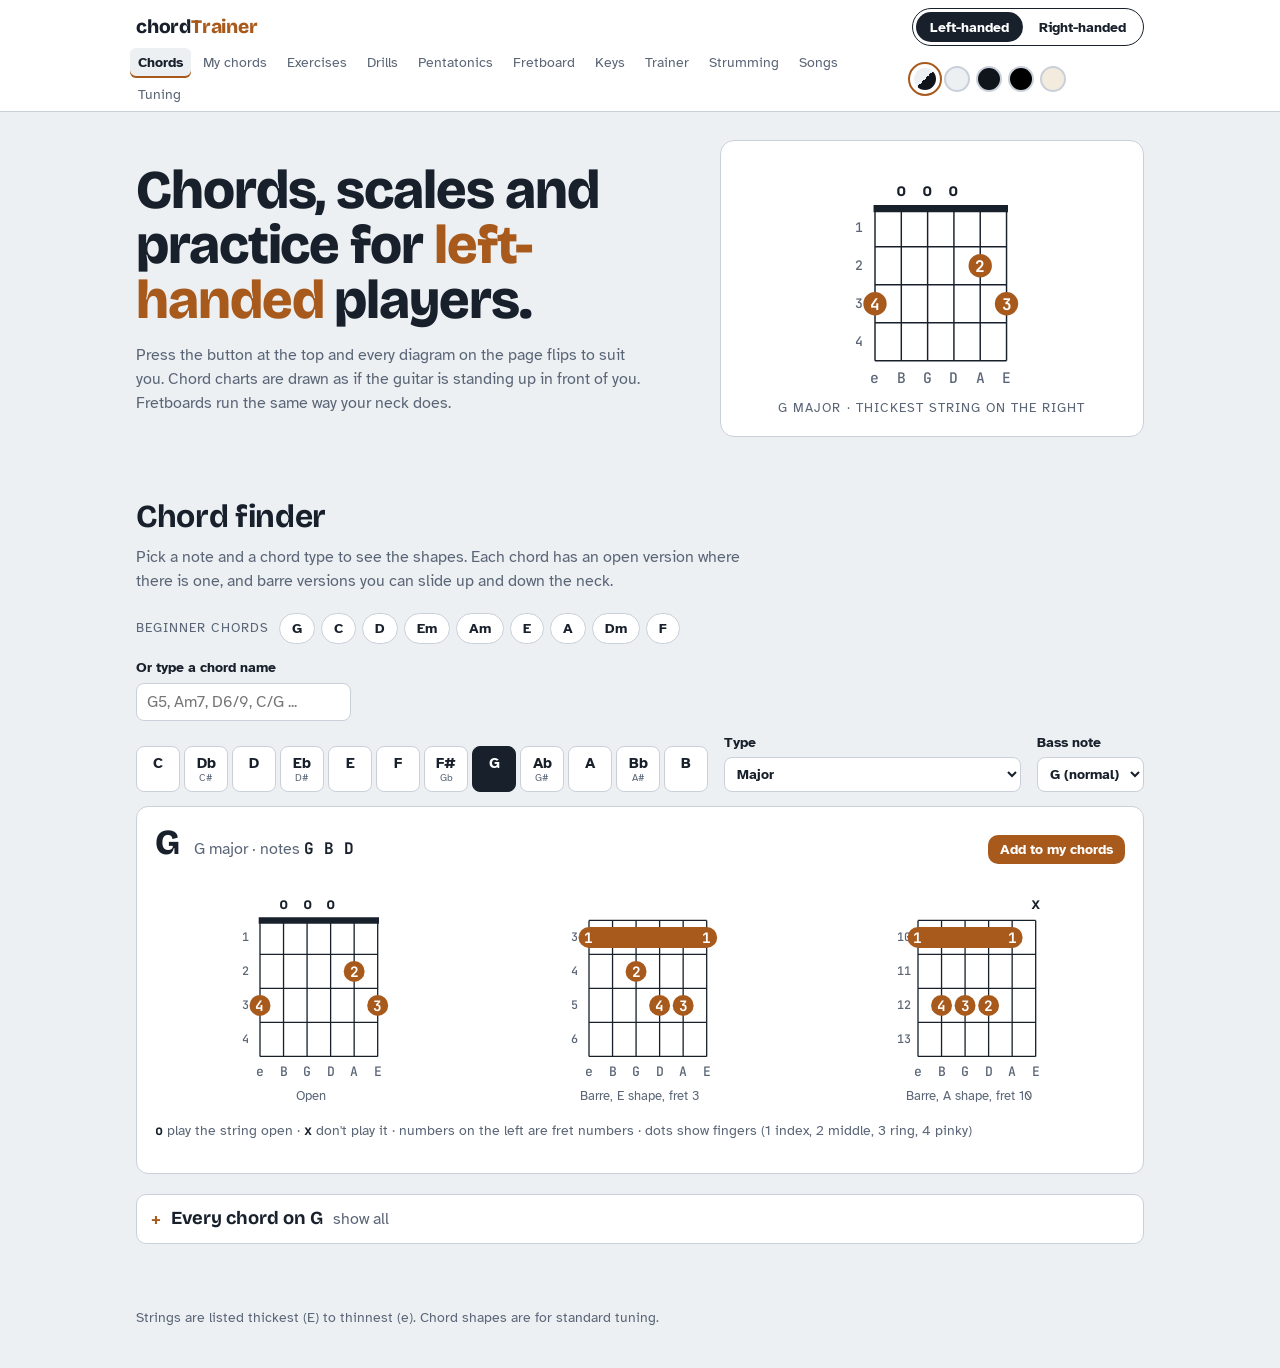
==== commit 9931826d: "Add typed chord-name search to Chords and My chords Co-Authored-By: Claude Sonnet 5.5 <noreply@anthr" ====
--- a/index.html
+++ b/index.html
@@ -546,6 +546,12 @@
 .pt-ex { list-style: decimal; }
 @media (max-width: 520px) { .pt-play-row { grid-template-columns: 1fr; justify-items: center; } .pt-play-info { width: 100%; } }
 
+/* typed chord names */
+.find-row { display: flex; flex-wrap: wrap; gap: 8px 14px; align-items: end; margin-bottom: 12px; }
+.find-row input, .mine-bar input[type="text"] { font: 500 1rem var(--body); padding: 8px 10px; border: 1px solid var(--line); border-radius: 8px; background: var(--surface); color: var(--ink); min-width: 0; width: min(260px, 100%); }
+.find-msg { font-size: .88rem; }
+@media (pointer: coarse) { .find-row input, .mine-bar input[type="text"] { min-height: 44px; font-size: 16px; } }
+
 body { margin: 0; }
 </style>
 </head>
@@ -594,6 +600,12 @@
       <span class="quick-label">Beginner chords</span>
       <div id="quick"></div>
     </div>
+    <div class="find-row">
+      <label for="cfind" class="inline">Or type a chord name
+        <input id="cfind" type="text" inputmode="text" autocomplete="off" autocapitalize="off" autocorrect="off" spellcheck="false" placeholder="G5, Am7, D6/9, C/G ...">
+      </label>
+      <span id="cfind-msg" class="muted find-msg" role="status" aria-live="polite"></span>
+    </div>
     <div class="pick">
       <div class="roots" id="roots" role="group" aria-label="Root note"></div>
       <label for="ctype" class="inline">Type
@@ -624,6 +636,9 @@
     <div class="panel mine-bar">
       <div class="pair add-row"><span class="pair-label">Add a chord</span>
         <select id="mine-root" aria-label="Note"></select><select id="mine-type" aria-label="Chord type"></select></div>
+      <div class="pair add-row"><span class="pair-label">Or type it</span>
+        <input id="mine-find" type="text" autocomplete="off" autocapitalize="off" autocorrect="off" spellcheck="false" placeholder="G5, Am7, D6/9, C/G ..." aria-label="Type a chord name"></div>
+      <span id="mine-find-msg" class="muted find-msg" role="status" aria-live="polite"></span>
       <button class="btn" id="mine-add" type="button">Add</button>
       <label for="mine-mode">Quiz mode<select id="mine-mode">
         <option value="all">Show everything</option>
@@ -1420,7 +1435,49 @@
   });
 }
 
-if (false && typeof module !== "undefined") module.exports = { pcOf, spell, CHORD_TYPES, TYPE, ROOTS, chordVoicings, chordNotes, chordName, bassOptions, pentaBoxes, scaleNotes, SCALES, keyChords, TUNINGS, openFreq, STD_PC };
+
+// ---- Typed chord names ("G5", "Am7", "D6/9", "C/G", "F#m7b5") ----
+const TYPE_ALIASES = { "min": "m", "-": "m", "minor": "m", "major": "", "maj": "", "power": "5", "pwr": "5", "dom7": "7", "dominant7": "7", "aug": "+", "o": "dim", "°": "dim", "ø": "m7b5", "min7": "m7", "-7": "m7", "min6": "m6", "min9": "m9", "min11": "m11", "min13": "m13", "ma7": "maj7", "mi7": "m7", "mi": "m", "69": "6/9", "m69": "m6/9", "sus": "sus4" };
+function parseNoteName(t) {
+  const m = String(t).trim().replace(/♯/g, "#").replace(/♭/g, "b").match(/^([A-Ga-g])([#b]{0,2})$/);
+  if (!m) return null;
+  const name = m[1].toUpperCase() + m[2], pc = pcOf(name);
+  return { name, pc, root: ROOTS.find(r => pcOf(r) === pc) };
+}
+function matchChordType(rem) {
+  const bySym = {}; CHORD_TYPES.forEach(t => { if (!(t.sym in bySym)) bySym[t.sym] = t.id; });
+  const tries = [rem];
+  if (rem.toLowerCase() in TYPE_ALIASES) tries.push(TYPE_ALIASES[rem.toLowerCase()]);
+  if (/^M(\d|aj|AJ)/.test(rem)) tries.push(rem.replace(/^M(aj|AJ)?/, "maj"));
+  const lead = rem.match(/^(minor|major|min|maj|mi|ma|m|M)(.*)$/i);
+  if (lead && lead[2]) {
+    const head = /^(minor|min|mi|m)$/.test(lead[1]) || (lead[1] === "m") ? "m" : "maj";
+    if (lead[1] !== "M") tries.push(head + lead[2]);
+  }
+  for (const t of tries) if (t in bySym) return bySym[t];
+  if (rem[0] !== "M") {
+    const ci = CHORD_TYPES.filter(t => t.sym.toLowerCase() === rem.toLowerCase());
+    if (ci.length === 1) return ci[0].id;
+  }
+  return null;
+}
+// Returns { root, type, bass } for text such as "G5" or "D6/9" or "C/G", or null if it cannot be read.
+function parseChordText(text) {
+  const raw = String(text).trim().replace(/\s+/g, "").replace(/♯/g, "#").replace(/♭/g, "b");
+  const m = raw.match(/^([A-Ga-g][#b]?)(.*)$/);
+  if (!m) return null;
+  const root = parseNoteName(m[1][0].toUpperCase() + m[1].slice(1));
+  if (!root) return null;
+  let rem = m[2], type = matchChordType(rem), bass = "";
+  if (type === null && rem.includes("/")) {
+    const i = rem.lastIndexOf("/"), b = parseNoteName(rem.slice(i + 1)), t = matchChordType(rem.slice(0, i));
+    if (b && t !== null) { type = t; bass = b.root; }
+  }
+  if (type === null) return null;
+  if (bass && pcOf(bass) === pcOf(root.root)) bass = "";
+  return { root: root.root, type, bass };
+}
+if (false && typeof module !== "undefined") module.exports = { parseChordText, pcOf, spell, CHORD_TYPES, TYPE, ROOTS, chordVoicings, chordNotes, chordName, bassOptions, pentaBoxes, scaleNotes, SCALES, keyChords, TUNINGS, openFreq, STD_PC };
 
 // ---- UI helpers, chord diagrams, chord finder, fretboard ----
 let hand = "left";
@@ -1501,6 +1558,20 @@
   $("quick").innerHTML = quick.map(([r, t]) => `<button type="button" class="chip" id="q-${r}${t}" data-r="${r}" data-t="${t}">${chordName(r, t)}</button>`).join("");
   $("quick").querySelectorAll("button").forEach(b => b.addEventListener("click", () => { cRoot = b.dataset.r; cType = b.dataset.t; cBass = ""; renderFinder(); }));
 }
+
+// ---- Type a chord name ----
+const FIND_HELP = "Try G5, Am7, D6/9, C/G or F#m7b5.";
+function readTyped(text, msgEl) {
+  if (!text.trim()) { msgEl.textContent = ""; return null; }
+  const r = parseChordText(text);
+  if (!r) { msgEl.textContent = "Not found yet. " + FIND_HELP; return null; }
+  msgEl.textContent = `${chordName(r.root, r.type, r.bass)}: ${TYPE[r.type].name}${r.bass ? " over " + r.bass : ""}`;
+  return r;
+}
+$("cfind").addEventListener("input", e => {
+  const r = readTyped(e.target.value, $("cfind-msg"));
+  if (r) { cRoot = r.root; cType = r.type; cBass = r.bass; renderFinder(); }
+});
 
 // ---- Fretboard ----
 function intervalLabel(semis) { return INTERVALS[semis][0]; }
@@ -1782,7 +1853,17 @@
   $("mine-type").innerHTML = typeOptions(false);
   $("mine-quick").innerHTML = QUICK.map(([r, t]) => `<button type="button" class="chip" id="mq-${r}${t}" data-r="${r}" data-t="${t}">${chordName(r, t)}</button>`).join("");
   $("mine-quick").querySelectorAll("button").forEach(b => b.addEventListener("click", () => addMine(b.dataset.r, b.dataset.t)));
-  $("mine-add").addEventListener("click", () => addMine($("mine-root").value, $("mine-type").value));
+  $("mine-find").addEventListener("input", e => readTyped(e.target.value, $("mine-find-msg")));
+  $("mine-add").addEventListener("click", () => {
+    const txt = $("mine-find").value.trim();
+    if (txt) {
+      const r = readTyped(txt, $("mine-find-msg"));
+      if (!r) return;
+      const ok = addMine(r.root, r.type, r.bass);
+      $("mine-find-msg").textContent = ok ? `Added ${chordName(r.root, r.type, r.bass)}.` : `${chordName(r.root, r.type, r.bass)} is already in your list.`;
+      if (ok) $("mine-find").value = "";
+    } else addMine($("mine-root").value, $("mine-type").value);
+  });
   $("add-mine").addEventListener("click", () => { addMine(cRoot, cType, cBass); $("add-mine").textContent = "Added"; setTimeout(() => $("add-mine").textContent = "Add to my chords", 1200); });
   $("mine-mode").addEventListener("change", () => { revealed.clear(); renderMine(); });
   $("mine-shuffle").addEventListener("click", () => {
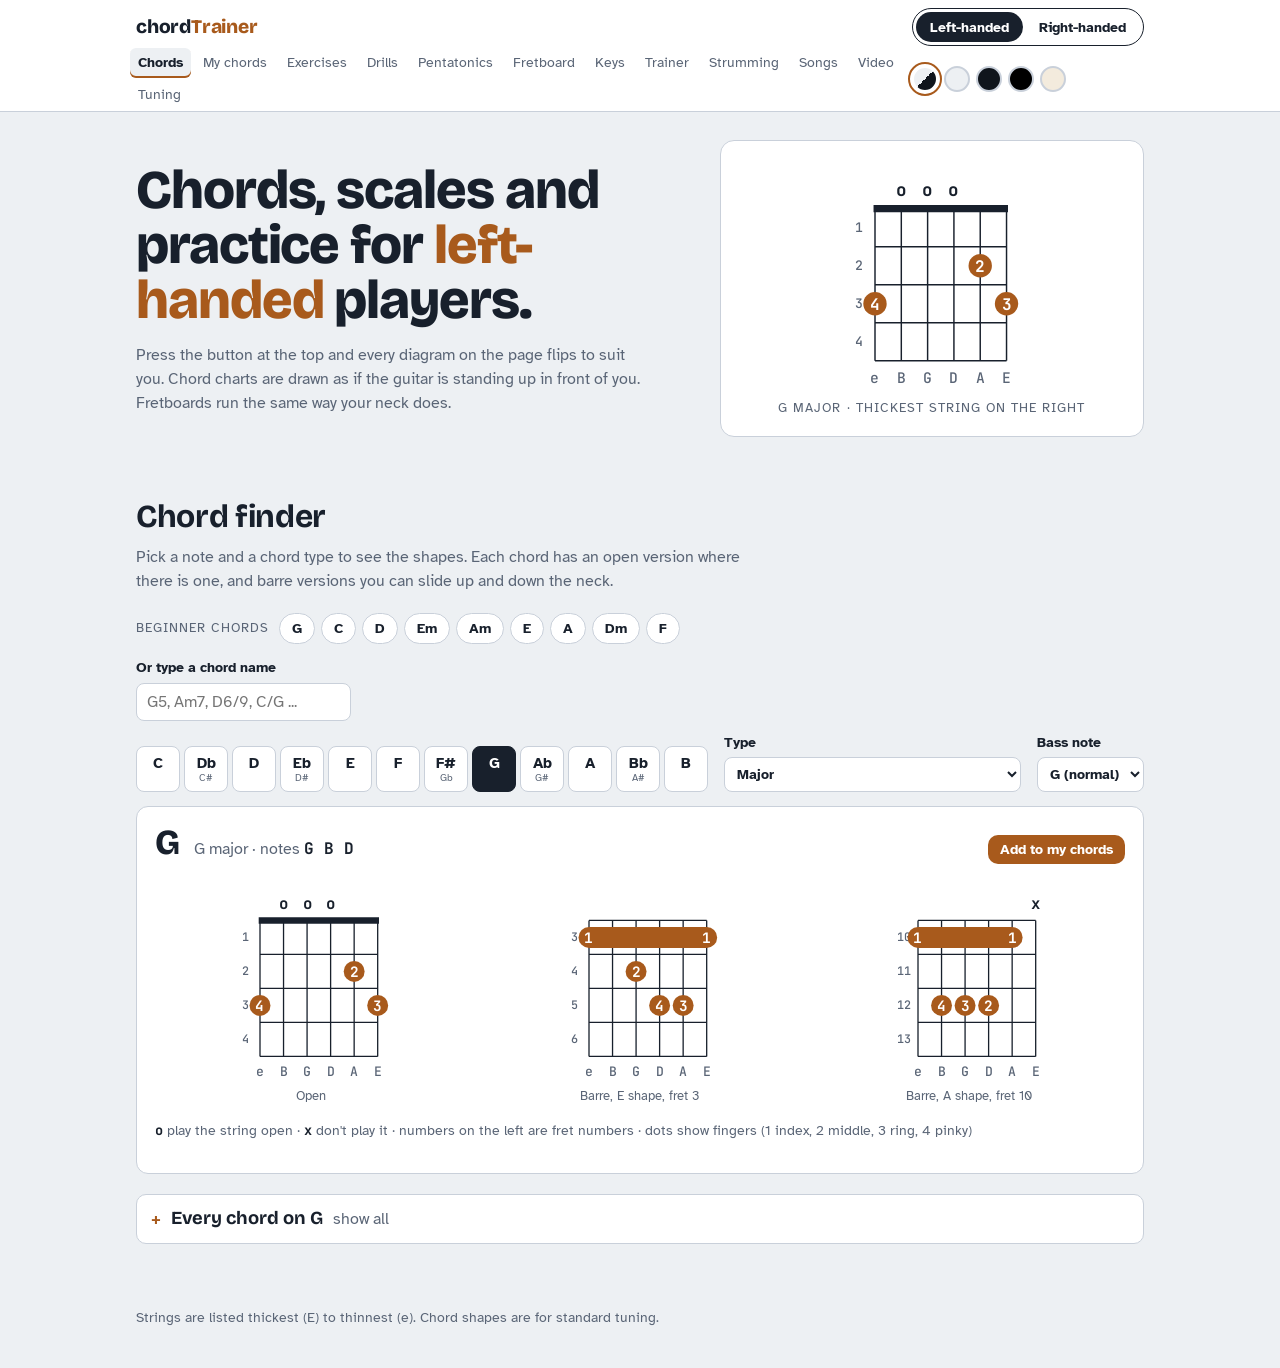
==== commit 2f9e8f1e: "Add Video tab: paste a link and play it mirrored, with speed and repeat controls Co-Authored-By: Cla" ====
--- a/index.html
+++ b/index.html
@@ -552,6 +552,25 @@
 .find-msg { font-size: .88rem; }
 @media (pointer: coarse) { .find-row input, .mine-bar input[type="text"] { min-height: 44px; font-size: 16px; } }
 
+/* mirror video */
+.vid-form { display: flex; flex-wrap: wrap; gap: 10px; align-items: end; margin-bottom: 8px; }
+.vid-form label { display: grid; gap: 4px; flex: 1 1 260px; font-size: .85rem; }
+.vid-form input { font: 500 1rem var(--body); padding: 9px 10px; border: 1px solid var(--line); border-radius: 8px; background: var(--surface); color: var(--ink); width: 100%; box-sizing: border-box; min-width: 0; }
+.vid-stage { margin: 14px 0; display: grid; gap: 10px; }
+.vid-frame { position: relative; width: 100%; max-width: 960px; aspect-ratio: 16 / 9; background: #000; border-radius: 12px; overflow: hidden; }
+.vid-media { position: absolute; inset: 0; }
+.vid-media.flip { transform: scaleX(-1); }
+.vid-media iframe, .vid-media video { width: 100%; height: 100%; border: 0; display: block; pointer-events: none; background: #000; }
+.vid-tap { position: absolute; inset: 0; width: 100%; height: 100%; background: transparent; border: 0; cursor: pointer; }
+.vid-tap:focus-visible { outline: 3px solid var(--accent); outline-offset: -3px; }
+.vid-bar { display: flex; gap: 12px; align-items: center; max-width: 960px; }
+.vid-bar input { flex: 1; min-width: 0; accent-color: var(--accent); }
+.vid-time { font: 500 .85rem var(--mono); color: var(--muted); white-space: nowrap; }
+.vid-btns { display: flex; flex-wrap: wrap; gap: 8px 12px; align-items: center; }
+.vid-opt { display: inline-flex; gap: 6px; align-items: center; font-size: .9rem; }
+.vid-note { font-size: .85rem; margin: 0; }
+@media (pointer: coarse) { .vid-form input { min-height: 44px; font-size: 16px; } .vid-bar input { min-height: 36px; } }
+
 body { margin: 0; }
 </style>
 </head>
@@ -561,7 +580,7 @@
   <div class="wrap">
     <a class="brand" id="home-link" href="#chords" aria-label="chordTrainer home">chord<span>Trainer</span></a>
     <nav class="jump" aria-label="Sections">
-      <a href="#chords">Chords</a><a href="#mine">My chords</a><a href="#exercises">Exercises</a><a href="#drills">Drills</a><a href="#pentatonics">Pentatonics</a><a href="#fretboard">Fretboard</a><a href="#keys">Keys</a><a href="#practice">Trainer</a><a href="#strumming">Strumming</a><a href="#songs">Songs</a><a href="#reference">Tuning</a>
+      <a href="#chords">Chords</a><a href="#mine">My chords</a><a href="#exercises">Exercises</a><a href="#drills">Drills</a><a href="#pentatonics">Pentatonics</a><a href="#fretboard">Fretboard</a><a href="#keys">Keys</a><a href="#practice">Trainer</a><a href="#strumming">Strumming</a><a href="#songs">Songs</a><a href="#video">Video</a><a href="#reference">Tuning</a>
     </nav>
     <div class="hand" role="group" aria-label="Which hand do you play with">
       <button id="hand-left" type="button" data-hand="left">Left<span class="hh">-handed</span></button>
@@ -1005,6 +1024,48 @@
       <div class="tune-strings" id="tune-strings"></div>
       <p class="muted" id="tune-note"></p>
     </div>
+  </section>
+
+  <section id="video" aria-labelledby="vid-h">
+    <h2 id="vid-h">Mirror video</h2>
+    <p class="lede">Most lessons are filmed for right-handed players. Paste a video link here and the picture is flipped, so the chord shapes look the way they do on your guitar.</p>
+    <form class="panel vid-form" id="vid-form" novalidate>
+      <label for="vid-url">Video link
+        <input id="vid-url" type="text" inputmode="url" autocomplete="off" autocapitalize="off" spellcheck="false" placeholder="Paste a YouTube link, or a link to a .mp4 file">
+      </label>
+      <button class="btn" type="submit">Load video</button>
+    </form>
+    <p class="muted find-msg" id="vid-msg" role="status" aria-live="polite">Works with YouTube links (including youtu.be and Shorts) and direct video file links ending in .mp4, .webm or .mov.</p>
+    <div class="vid-stage" id="vid-stage" hidden>
+      <div class="vid-frame" id="vid-frame"><div class="vid-media" id="vid-media"></div><button type="button" class="vid-tap" id="vid-tap" aria-label="Play or pause"></button></div>
+      <div class="vid-bar">
+        <input type="range" id="vid-seek" min="0" max="1000" value="0" aria-label="Position in video">
+        <span class="vid-time" id="vid-time" aria-live="off">0:00 / 0:00</span>
+      </div>
+      <div class="vid-btns">
+        <button class="btn" id="vid-play" type="button">Play</button>
+        <button class="btn small ghost" id="vid-back" type="button">Back 5s</button>
+        <button class="btn small ghost" id="vid-fwd" type="button">Forward 5s</button>
+        <label class="vid-opt">Speed <select id="vid-rate"><option value="0.25">0.25x</option><option value="0.5">0.5x</option><option value="0.75">0.75x</option><option value="1" selected>Normal</option></select></label>
+        <label class="vid-opt"><input type="checkbox" id="vid-mirror" checked> Mirror the picture</label>
+      </div>
+      <div class="vid-btns vid-loop">
+        <span class="muted">Repeat a bit:</span>
+        <button class="btn small ghost" id="vid-a" type="button">Set start</button>
+        <button class="btn small ghost" id="vid-b" type="button">Set end</button>
+        <button class="btn small ghost" id="vid-clear" type="button">Clear</button>
+        <span class="muted" id="vid-loop-txt"></span>
+      </div>
+      <p class="muted vid-note">Words and numbers in the video will look backwards while it is mirrored. Untick "Mirror the picture" to read them. The controls here are not mirrored.</p>
+    </div>
+    <details class="fold">
+      <summary><span class="sub-h">If a video won't play</span></summary>
+      <ul class="pt-steps plain">
+        <li>Some YouTube videos can't be played on other websites. The owner turns that off. You'll see a message here. Try another video.</li>
+        <li>The video is played by YouTube on this page. This site doesn't download or copy it.</li>
+        <li>Links from other video sites (such as Vimeo or Facebook) aren't supported yet.</li>
+      </ul>
+    </details>
   </section>
 
   <section id="reference" aria-labelledby="ref-h">
@@ -2251,6 +2312,7 @@
     if (on) { a.setAttribute("aria-current", "page"); a.scrollIntoView({ block: "nearest", inline: "center" }); } else a.removeAttribute("aria-current");
   });
   if (typeof stopSpider === "function") stopSpider();
+  if (typeof vidPause === "function" && id !== "video") vidPause();
   try { localStorage.setItem("ct-tab", id); } catch (e) {}
   if (location.hash !== "#" + id) history.replaceState(null, "", "#" + id);
   if (scroll) window.scrollTo(0, 0);
@@ -2516,6 +2578,108 @@
 // stop when leaving the tab
 window.addEventListener("hashchange", ppStop);
 
+// ---- Mirror video ----
+// Plays a YouTube video (through YouTube's own embedded player) or a direct video file, flipped left-to-right.
+let vid = null; // { kind: "yt"|"file", ... }
+let vidA = null, vidB = null, vidPoll = null, ytReady = null;
+const fmtT = s => { s = Math.max(0, Math.floor(s || 0)); return Math.floor(s / 60) + ":" + String(s % 60).padStart(2, "0"); };
+function parseVideoUrl(text) {
+  const t = String(text).trim();
+  if (!t) return null;
+  if (/^[A-Za-z0-9_-]{11}$/.test(t)) return { kind: "yt", id: t, start: 0 };
+  let u; try { u = new URL(/^[a-z]+:\/\//i.test(t) ? t : "https://" + t); } catch (e) { return null; }
+  if (!/^https?:$/.test(u.protocol)) return null;
+  const host = u.hostname.replace(/^(www\.|m\.|music\.)/, "");
+  const secs = v => { if (!v) return 0; if (/^\d+$/.test(v)) return +v; const m = v.match(/^(?:(\d+)h)?(?:(\d+)m)?(?:(\d+)s)?$/); return m ? (+m[1] || 0) * 3600 + (+m[2] || 0) * 60 + (+m[3] || 0) : 0; };
+  let id = null;
+  if (host === "youtu.be") id = u.pathname.slice(1).split("/")[0];
+  else if (host === "youtube.com" || host === "youtube-nocookie.com") {
+    if (u.pathname === "/watch") id = u.searchParams.get("v");
+    else { const m = u.pathname.match(/^\/(?:shorts|embed|live|v)\/([^/?]+)/); if (m) id = m[1]; }
+  }
+  if (id && /^[A-Za-z0-9_-]{11}$/.test(id)) return { kind: "yt", id, start: secs(u.searchParams.get("t") || u.searchParams.get("start")) };
+  if (host.includes("youtu")) return null;
+  if (/\.(mp4|webm|mov|m4v|ogv)$/i.test(u.pathname)) return { kind: "file", url: u.href };
+  return null;
+}
+function vidMsg(t) { $("vid-msg").textContent = t; }
+function applyMirror() { $("vid-media").classList.toggle("flip", $("vid-mirror").checked); try { localStorage.setItem("ct-vmirror", $("vid-mirror").checked ? "1" : "0"); } catch (e) {} }
+function loadYT() {
+  if (ytReady) return ytReady;
+  ytReady = new Promise((res, rej) => {
+    if (window.YT && YT.Player) return res();
+    const prev = window.onYouTubeIframeAPIReady;
+    window.onYouTubeIframeAPIReady = () => { if (prev) prev(); res(); };
+    const s = document.createElement("script"); s.src = "https://www.youtube.com/iframe_api"; s.onerror = () => { ytReady = null; rej(new Error("load")); };
+    document.head.appendChild(s);
+    setTimeout(() => { if (!(window.YT && YT.Player)) { ytReady = null; rej(new Error("timeout")); } }, 12000);
+  });
+  return ytReady;
+}
+const vidApi = {
+  time: () => !vid ? 0 : vid.kind === "yt" ? (vid.p.getCurrentTime ? vid.p.getCurrentTime() : 0) : vid.el.currentTime,
+  dur: () => !vid ? 0 : vid.kind === "yt" ? (vid.p.getDuration ? vid.p.getDuration() : 0) : (vid.el.duration || 0),
+  playing: () => !vid ? false : vid.kind === "yt" ? (vid.p.getPlayerState && vid.p.getPlayerState() === 1) : !vid.el.paused,
+  play: () => { if (!vid) return; vid.kind === "yt" ? vid.p.playVideo() : vid.el.play(); },
+  pause: () => { if (!vid) return; vid.kind === "yt" ? vid.p.pauseVideo() : vid.el.pause(); },
+  seek: s => { if (!vid) return; s = Math.max(0, Math.min(s, vidApi.dur() || s)); vid.kind === "yt" ? vid.p.seekTo(s, true) : (vid.el.currentTime = s); },
+  rate: r => { if (!vid) return; vid.kind === "yt" ? vid.p.setPlaybackRate(r) : (vid.el.playbackRate = r); },
+};
+function vidPause() { try { if (vid && vidApi.playing()) vidApi.pause(); } catch (e) {} }
+function vidTick() {
+  if (!vid) return;
+  let t = 0, d = 0; try { t = vidApi.time(); d = vidApi.dur(); } catch (e) { return; }
+  if (!$("vid-seek").matches(":active")) $("vid-seek").value = d ? Math.round(t / d * 1000) : 0;
+  $("vid-time").textContent = fmtT(t) + " / " + fmtT(d);
+  $("vid-play").textContent = vidApi.playing() ? "Pause" : "Play";
+  if (vidA !== null && vidB !== null && vidB > vidA && t >= vidB) vidApi.seek(vidA);
+}
+function vidLoopText() { $("vid-loop-txt").textContent = vidA === null ? "" : vidB === null ? `Start ${fmtT(vidA)}. Now set the end.` : `Repeating ${fmtT(vidA)} to ${fmtT(vidB)}`; }
+function vidClearLoop() { vidA = vidB = null; vidLoopText(); }
+async function loadVideo(text) {
+  const r = parseVideoUrl(text);
+  if (!r) { vidMsg("That doesn't look like a YouTube link or a direct video file link. Try a link like https://www.youtube.com/watch?v=..."); return; }
+  vidPause(); vidClearLoop();
+  $("vid-stage").hidden = false; $("vid-rate").value = "1";
+  $("vid-media").innerHTML = "";
+  try { localStorage.setItem("ct-vurl", text.trim()); } catch (e) {}
+  if (r.kind === "file") {
+    const el = document.createElement("video"); el.src = r.url; el.playsInline = true; el.preload = "metadata"; el.setAttribute("playsinline", "");
+    el.addEventListener("error", () => vidMsg("This file couldn't be loaded. The site that hosts it may block other websites from playing it."));
+    el.addEventListener("loadedmetadata", () => vidMsg("Ready. Press Play."));
+    $("vid-media").appendChild(el); vid = { kind: "file", el }; vidMsg("Loading..."); applyMirror(); vidTick(); return;
+  }
+  vidMsg("Loading from YouTube...");
+  try { await loadYT(); } catch (e) { vidMsg("Couldn't reach YouTube. Check your connection or any ad blocker, then try again."); $("vid-stage").hidden = true; return; }
+  const holder = document.createElement("div"); $("vid-media").appendChild(holder);
+  vid = { kind: "yt", p: null };
+  vid.p = new YT.Player(holder, {
+    videoId: r.id, host: "https://www.youtube-nocookie.com",
+    playerVars: { controls: 0, disablekb: 1, fs: 0, rel: 0, modestbranding: 1, playsinline: 1, iv_load_policy: 3, start: r.start || 0, origin: location.origin },
+    events: {
+      onReady: () => { vidMsg("Ready. Press Play."); applyMirror(); },
+      onError: e => vidMsg([101, 150].includes(e.data) ? "The owner of this video doesn't allow it to be played on other websites. Try another video." : e.data === 100 ? "This video was not found or is private." : "YouTube couldn't play this video. Try another one."),
+    },
+  });
+  applyMirror();
+}
+$("vid-form").addEventListener("submit", e => { e.preventDefault(); loadVideo($("vid-url").value); });
+$("vid-mirror").addEventListener("change", applyMirror);
+$("vid-play").addEventListener("click", () => vidApi.playing() ? vidApi.pause() : vidApi.play());
+$("vid-tap").addEventListener("click", () => vidApi.playing() ? vidApi.pause() : vidApi.play());
+$("vid-back").addEventListener("click", () => vidApi.seek(vidApi.time() - 5));
+$("vid-fwd").addEventListener("click", () => vidApi.seek(vidApi.time() + 5));
+$("vid-rate").addEventListener("change", e => vidApi.rate(+e.target.value));
+$("vid-seek").addEventListener("input", e => vidApi.seek(vidApi.dur() * e.target.value / 1000));
+$("vid-a").addEventListener("click", () => { vidA = vidApi.time(); vidB = null; vidLoopText(); });
+$("vid-b").addEventListener("click", () => { if (vidA === null) { vidLoopText(); return; } const t = vidApi.time(); if (t > vidA + 0.5) { vidB = t; vidLoopText(); } else $("vid-loop-txt").textContent = "The end must be after the start."; });
+$("vid-clear").addEventListener("click", vidClearLoop);
+vidPoll = setInterval(() => { if (!$("video").hidden) vidTick(); }, 250);
+try {
+  const m = localStorage.getItem("ct-vmirror"); $("vid-mirror").checked = m === null ? hand === "left" : m === "1";
+  const u = localStorage.getItem("ct-vurl"); if (u) $("vid-url").value = u;
+} catch (e) {}
+
 </script>
 </body>
 </html>
